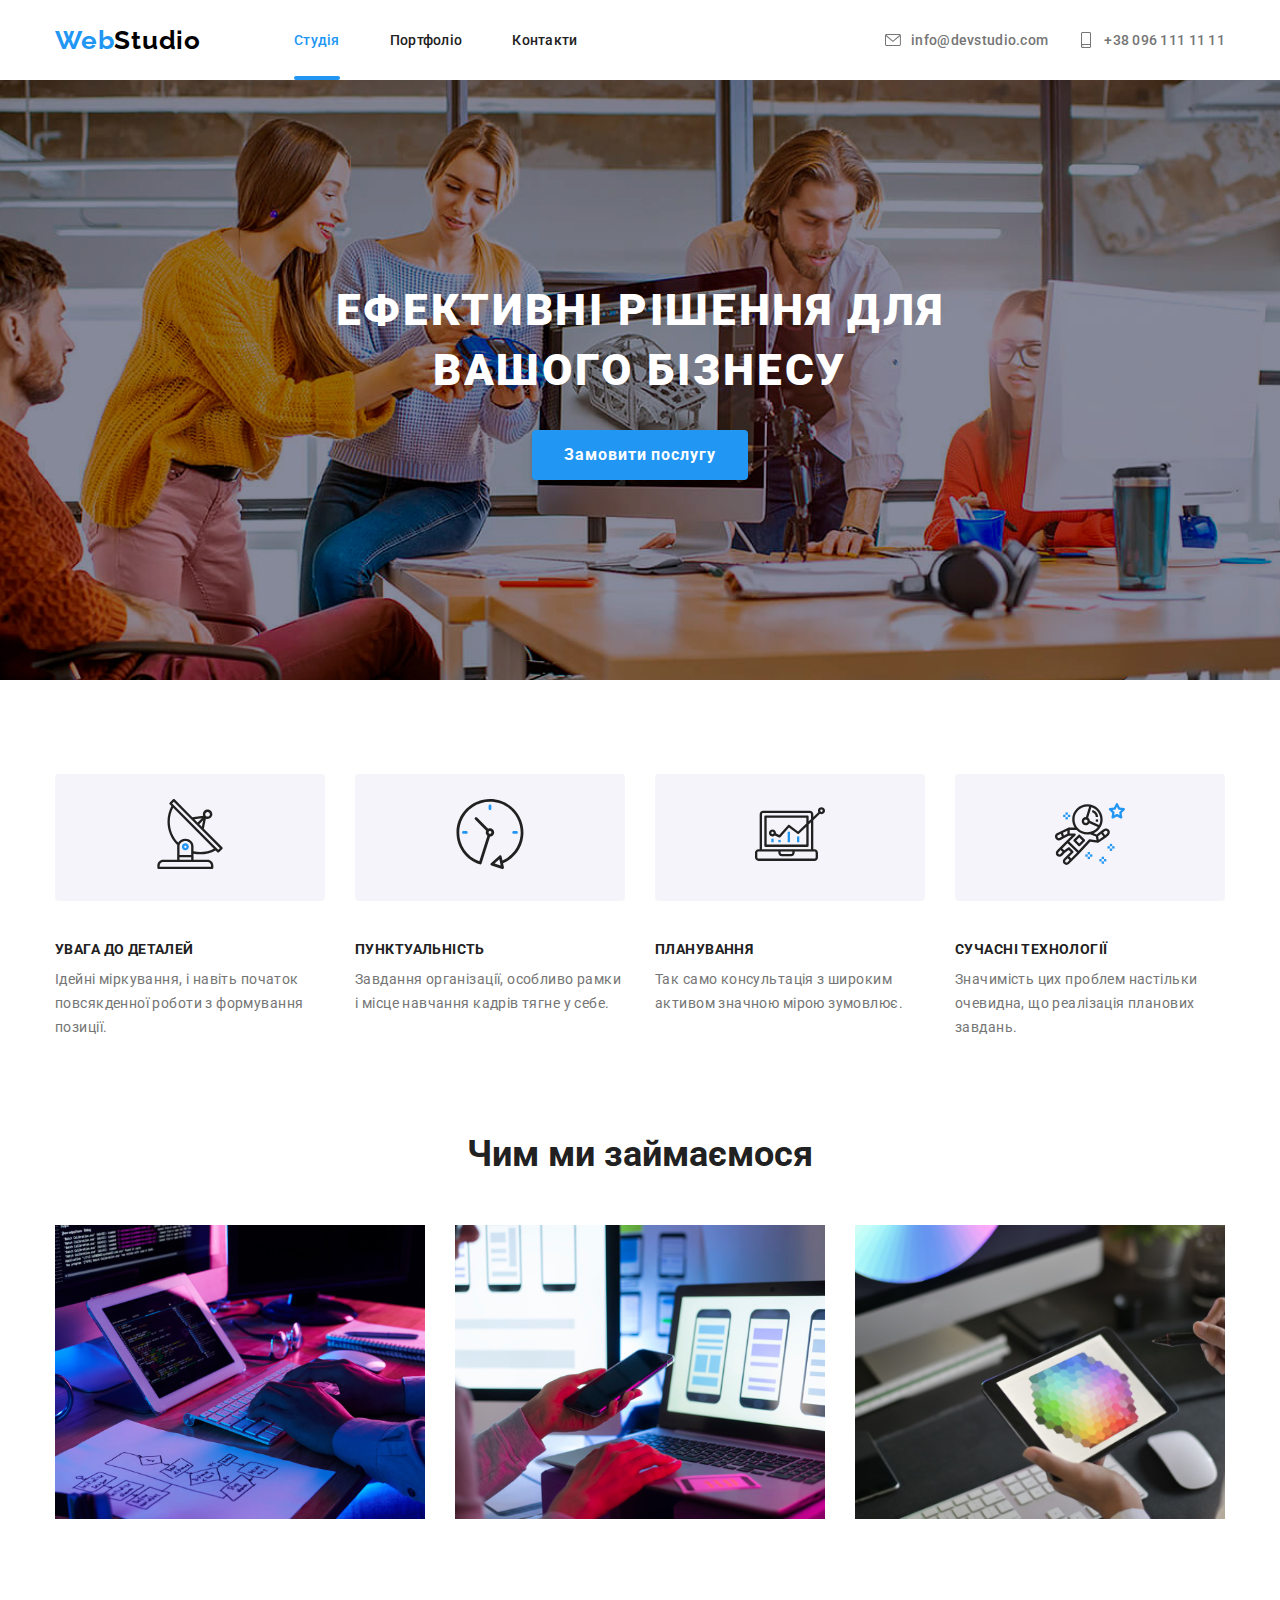
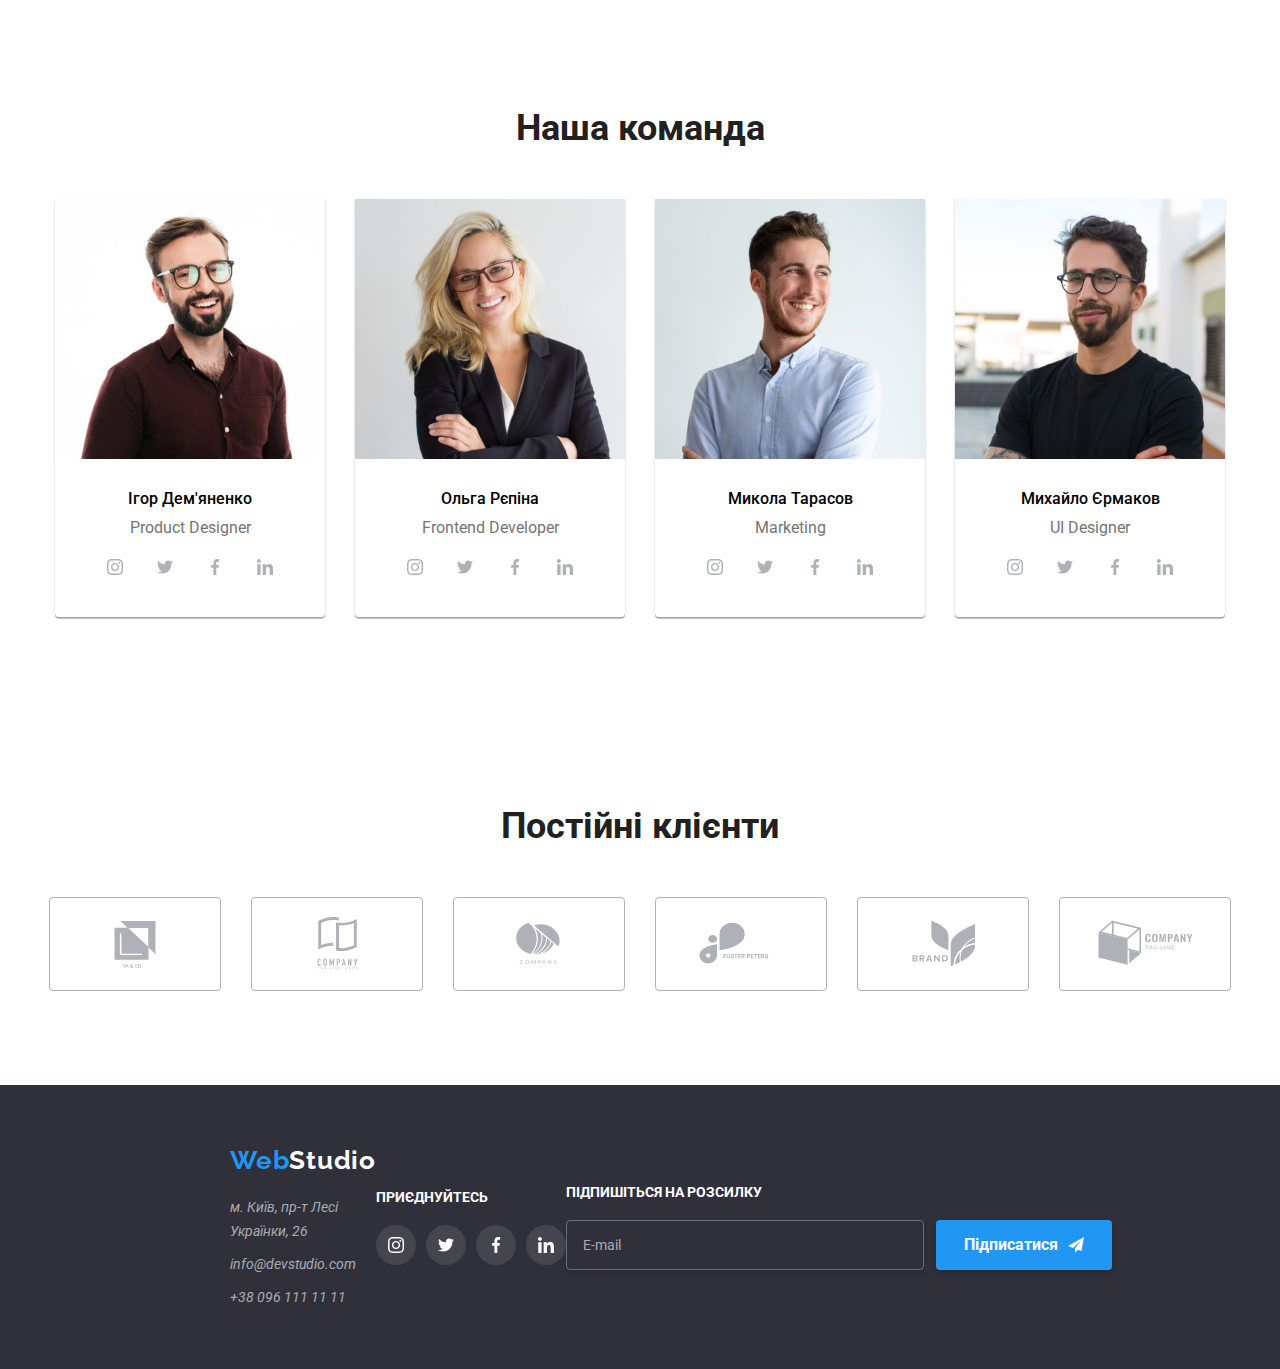
==== index.html @ be5b2f03 "web studio scss" ====
<!DOCTYPE html>
<html lang="en">
<head>
    <meta charset="UTF-8">
    <meta name="viewport" content="width=device-width, initial-scale=1.0">
    <link rel="preconnect" href="https://fonts.googleapis.com">
    <link rel="preconnect" href="https://fonts.gstatic.com" crossorigin>
    <link href="https://fonts.googleapis.com/css2?family=Raleway:wght@700&family=Roboto:wght@400;500;900&display=swap" rel="stylesheet">
    <link rel="stylesheet" href="./src/home/css/modern-normalize.css">
    <link rel="stylesheet" href="./src/home/css/style.css">
    <title>Web Studio</title>
</head>
<body>
    <header class="header">
        <div class="header__inner container">
            <nav class="menu">
                <a class="logo" href="#"><span class="logo logo--blue">Web</span>Studio</a>
                <ul class="menu__list">
                    <li class="menu__item menu__item--main">
                        <a class="menu__link" href="#">Студія</a>
                    </li>
                    <li class="menu__item">
                        <a class="menu__link" href="./portfolio.html">Портфоліо</a>
                    </li>
                    <li class="menu__item">
                        <a class="menu__link" href="#">Контакти</a>
                    </li>
                </ul>
            </nav>
            <address class="contact">
                <a class="contact__link" href="mailto:info@devstudio.com"> 
                    <svg version="1.1" xmlns="http://www.w3.org/2000/svg" width="16" height="12" viewBox="0 0 43 32">
                        <title>envelope</title>
                        <path d="M38.667 0h-34.667c-2.206 0-4 1.794-4 4v24c0 2.206 1.794 4 4 4h34.667c2.206 0 4-1.794 4-4v-24c0-2.206-1.794-4-4-4zM38.667 2.667c0.181 0 0.353 0.038 0.511 0.103l-17.844 15.466-17.844-15.466c0.158-0.066 0.33-0.103 0.511-0.103h34.667zM38.667 29.333h-34.667c-0.736 0-1.333-0.598-1.333-1.333v-22.413l17.793 15.421c0.251 0.217 0.563 0.326 0.874 0.326s0.622-0.108 0.874-0.326l17.793-15.421v22.413c0 0.736-0.598 1.333-1.333 1.333z"></path>
                    </svg>
                    info@devstudio.com
                </a>
                <a class="contact__link" href="tel:+380961111111"> 
                    <svg version="1.1" xmlns="http://www.w3.org/2000/svg" width="16" height="16" viewBox="0 0 16 16">
                        <title>smartphone</title>
                        <path d="M11.5 0h-7c-0.827 0-1.5 0.673-1.5 1.5v13c0 0.827 0.673 1.5 1.5 1.5h7c0.827 0 1.5-0.673 1.5-1.5v-13c0-0.827-0.673-1.5-1.5-1.5zM4.5 1h7c0.276 0 0.5 0.224 0.5 0.5v10.5h-8v-10.5c0-0.276 0.224-0.5 0.5-0.5zM11.5 15h-7c-0.276 0-0.5-0.224-0.5-0.5v-1.5h8v1.5c0 0.276-0.224 0.5-0.5 0.5z"></path>
                        <path d="M5.354 13.739c0.195 0.182 0.195 0.478 0 0.66s-0.512 0.182-0.707 0c-0.195-0.182-0.195-0.478 0-0.66s0.512-0.182 0.707 0z"></path>  
                    </svg>
                    +38 096 111 11 11
                </a>
            </address>
        </div>
    </header>
    <main class="main">
        <section class="first">
            <div class="first__box container">
                <h1 class="first__title">Ефективні рішення для вашого бізнесу</h1>
                <button class="first__btn modal-btn">Замовити послугу</button>
            </div>
        </section>
        <section class="advantages">
            <div class="advantages__box container">
                <ul class="advantages-list">
                    <li class="advantages-list__item">
                        <h4 class="advantages-list__name">УВАГА ДО ДЕТАЛЕЙ</h4>
                        <p class="advantages-list__description">Ідейні міркування, і навіть початок повсякденної роботи з формування позиції.</p>
                    </li>
                    <li class="advantages-list__item">
                        <h4 class="advantages-list__name">ПУНКТУАЛЬНІСТЬ</h4>
                        <p class="advantages-list__description">Завдання організації, особливо рамки і місце навчання кадрів тягне у себе.</p>
                    </li>
                    <li class="advantages-list__item">
                        <h4 class="advantages-list__name">ПЛАНУВАННЯ</h4>
                        <p class="advantages-list__description">Так само консультація з широким активом значною мірою зумовлює.</p>
                    </li>
                    <li class="advantages-list__item">
                        <h4 class="advantages-list__name">СУЧАСНІ ТЕХНОЛОГІЇ</h4>
                        <p class="advantages-list__description">Значимість цих проблем настільки очевидна, що реалізація планових завдань.</p>
                    </li>
                </ul>
            </div>
        </section>
        <section class="service">
            <div class="service__box container">
                <h2 class="service__title">Чим ми займаємося</h2>
                <div class="service__content-box">
                    <div class="service__item"></div>
                    <div class="service__item"></div>
                    <div class="service__item"></div>
                </div>
            </div>
        </section>
        <section class="team">
            <div class="team__box container">
                <h2 class="team__title">Наша команда</h2>
                <div class="team__content-box">
                    <div class="team__item">
                        <img class="team__img" src="./src/home/img/team/img1.jpeg" alt="Product Designer">
                        <h5 class="team__name">Ігор Дем'яненко</h5>
                        <p class="team__position">Product Designer</p>
                        <ul class="team-social-list">
                            <li class="team-social-list__item">
                                <a class="team-social-list__link" href="#">
                                    <svg version="1.1" xmlns="http://www.w3.org/2000/svg" width="16" height="16" viewBox="0 0 16 16">
                                        <title>instagram</title>
                                        <path d="M15.984 4.704c-0.037-0.85-0.175-1.435-0.372-1.941-0.203-0.538-0.516-1.019-0.925-1.419-0.4-0.406-0.885-0.722-1.416-0.922-0.509-0.197-1.091-0.334-1.941-0.372-0.856-0.041-1.128-0.050-3.301-0.050s-2.444 0.009-3.298 0.047c-0.85 0.037-1.435 0.175-1.941 0.372-0.538 0.203-1.019 0.516-1.419 0.925-0.406 0.4-0.722 0.885-0.922 1.416-0.197 0.51-0.334 1.091-0.372 1.941-0.041 0.856-0.050 1.128-0.050 3.301s0.009 2.444 0.047 3.298c0.037 0.85 0.175 1.435 0.372 1.941 0.203 0.538 0.519 1.019 0.925 1.419 0.4 0.406 0.885 0.722 1.416 0.922 0.51 0.197 1.091 0.334 1.941 0.372 0.853 0.038 1.125 0.047 3.298 0.047s2.444-0.009 3.298-0.047c0.85-0.037 1.435-0.175 1.941-0.372 1.075-0.416 1.925-1.266 2.341-2.341 0.197-0.51 0.334-1.091 0.372-1.941 0.037-0.853 0.047-1.125 0.047-3.298s-0.003-2.444-0.041-3.298zM14.544 11.237c-0.034 0.781-0.166 1.203-0.275 1.485-0.269 0.697-0.822 1.25-1.519 1.519-0.281 0.109-0.706 0.241-1.485 0.275-0.844 0.038-1.097 0.047-3.232 0.047s-2.391-0.009-3.232-0.047c-0.781-0.034-1.203-0.166-1.485-0.275-0.347-0.128-0.663-0.331-0.919-0.597-0.266-0.259-0.469-0.572-0.597-0.919-0.109-0.281-0.241-0.706-0.275-1.485-0.038-0.844-0.047-1.097-0.047-3.232s0.009-2.391 0.047-3.232c0.034-0.781 0.166-1.203 0.275-1.485 0.128-0.347 0.331-0.663 0.6-0.919 0.259-0.266 0.572-0.469 0.919-0.597 0.281-0.109 0.706-0.241 1.485-0.275 0.844-0.037 1.097-0.047 3.232-0.047 2.138 0 2.391 0.009 3.232 0.047 0.781 0.034 1.203 0.166 1.485 0.275 0.347 0.128 0.663 0.331 0.919 0.597 0.266 0.259 0.469 0.572 0.597 0.919 0.109 0.281 0.241 0.706 0.275 1.485 0.038 0.844 0.047 1.097 0.047 3.232s-0.009 2.385-0.047 3.229z"></path>
                                        <path d="M8.030 3.891c-2.269 0-4.11 1.841-4.11 4.11s1.841 4.11 4.11 4.11c2.269 0 4.11-1.841 4.11-4.11s-1.841-4.11-4.11-4.11zM8.030 10.668c-1.472 0-2.666-1.194-2.666-2.666s1.194-2.666 2.666-2.666c1.472 0 2.666 1.194 2.666 2.666s-1.194 2.666-2.666 2.666z"></path>
                                        <path d="M13.262 3.729c0 0.53-0.43 0.96-0.96 0.96s-0.96-0.43-0.96-0.96c0-0.53 0.43-0.96 0.96-0.96s0.96 0.43 0.96 0.96z"></path>
                                    </svg>
                                </a>
                            </li>
                            <li class="team-social-list__item">
                                <a class="team-social-list__link" href="#">
                                    <svg version="1.1" xmlns="http://www.w3.org/2000/svg" width="16" height="16" viewBox="0 0 16 16">
                                        <title>twitter</title>
                                        <path d="M16 3.039c-0.595 0.261-1.229 0.434-1.89 0.518 0.68-0.406 1.199-1.044 1.443-1.813-0.634 0.378-1.334 0.645-2.080 0.794-0.602-0.641-1.46-1.038-2.396-1.038-1.816 0-3.278 1.474-3.278 3.281 0 0.26 0.022 0.51 0.076 0.748-2.727-0.133-5.14-1.44-6.761-3.431-0.283 0.491-0.449 1.053-0.449 1.658 0 1.136 0.585 2.143 1.457 2.726-0.527-0.010-1.044-0.163-1.482-0.404 0 0.010 0 0.023 0 0.036 0 1.594 1.137 2.918 2.628 3.223-0.267 0.073-0.558 0.108-0.86 0.108-0.21 0-0.422-0.012-0.621-0.056 0.425 1.299 1.631 2.254 3.065 2.285-1.116 0.873-2.533 1.399-4.067 1.399-0.269 0-0.527-0.012-0.785-0.045 1.453 0.937 3.175 1.472 5.032 1.472 6.036 0 9.336-5 9.336-9.334 0-0.145-0.005-0.285-0.012-0.424 0.651-0.462 1.198-1.039 1.644-1.703z"></path>
                                    </svg>
                                </a>
                            </li>
                            <li class="team-social-list__item">
                                <a class="team-social-list__link" href="#">
                                    <svg version="1.1" xmlns="http://www.w3.org/2000/svg" width="16" height="16" viewBox="0 0 16 16">
                                        <title>facebook</title>
                                        <path d="M10.665 2.657h1.461v-2.544c-0.252-0.035-1.119-0.113-2.128-0.113-2.106 0-3.549 1.325-3.549 3.759v2.241h-2.324v2.844h2.324v7.156h2.849v-7.155h2.23l0.354-2.844h-2.585v-1.959c0.001-0.822 0.222-1.385 1.367-1.385z"></path>
                                    </svg>
                                </a>
                            </li>
                            <li class="team-social-list__item">
                                <a class="team-social-list__link" href="#">
                                    <svg version="1.1" xmlns="http://www.w3.org/2000/svg" width="16" height="16" viewBox="0 0 16 16">
                                        <title>linkedin</title>
                                        <path d="M15.996 16v-0.001h0.004v-5.868c0-2.871-0.618-5.082-3.974-5.082-1.613 0-2.696 0.885-3.138 1.725h-0.047v-1.457h-3.182v10.682h3.313v-5.289c0-1.393 0.264-2.739 1.989-2.739 1.699 0 1.725 1.589 1.725 2.829v5.201h3.31z"></path>
                                        <path d="M0.264 5.318h3.317v10.682h-3.317v-10.682z"></path>
                                        <path d="M1.921 0c-1.061 0-1.921 0.861-1.921 1.921s0.861 1.939 1.921 1.939c1.061 0 1.921-0.879 1.921-1.939s-0.861-1.921-1.921-1.921v0z"></path>
                                    </svg>
                                </a>
                            </li>
                        </ul>
                    </div>
                    <div class="team__item">
                        <img class="team__img" src="./src/home/img/team/img2.jpeg" alt="Frontend Developer">
                        <h5 class="team__name">Ольга Рєпіна</h5>
                        <p class="team__position">Frontend Developer</p>
                        <ul class="team-social-list">
                            <li class="team-social-list__item">
                                <a class="team-social-list__link" href="#">
                                    <svg version="1.1" xmlns="http://www.w3.org/2000/svg" width="16" height="16" viewBox="0 0 16 16">
                                        <title>instagram</title>
                                        <path d="M15.984 4.704c-0.037-0.85-0.175-1.435-0.372-1.941-0.203-0.538-0.516-1.019-0.925-1.419-0.4-0.406-0.885-0.722-1.416-0.922-0.509-0.197-1.091-0.334-1.941-0.372-0.856-0.041-1.128-0.050-3.301-0.050s-2.444 0.009-3.298 0.047c-0.85 0.037-1.435 0.175-1.941 0.372-0.538 0.203-1.019 0.516-1.419 0.925-0.406 0.4-0.722 0.885-0.922 1.416-0.197 0.51-0.334 1.091-0.372 1.941-0.041 0.856-0.050 1.128-0.050 3.301s0.009 2.444 0.047 3.298c0.037 0.85 0.175 1.435 0.372 1.941 0.203 0.538 0.519 1.019 0.925 1.419 0.4 0.406 0.885 0.722 1.416 0.922 0.51 0.197 1.091 0.334 1.941 0.372 0.853 0.038 1.125 0.047 3.298 0.047s2.444-0.009 3.298-0.047c0.85-0.037 1.435-0.175 1.941-0.372 1.075-0.416 1.925-1.266 2.341-2.341 0.197-0.51 0.334-1.091 0.372-1.941 0.037-0.853 0.047-1.125 0.047-3.298s-0.003-2.444-0.041-3.298zM14.544 11.237c-0.034 0.781-0.166 1.203-0.275 1.485-0.269 0.697-0.822 1.25-1.519 1.519-0.281 0.109-0.706 0.241-1.485 0.275-0.844 0.038-1.097 0.047-3.232 0.047s-2.391-0.009-3.232-0.047c-0.781-0.034-1.203-0.166-1.485-0.275-0.347-0.128-0.663-0.331-0.919-0.597-0.266-0.259-0.469-0.572-0.597-0.919-0.109-0.281-0.241-0.706-0.275-1.485-0.038-0.844-0.047-1.097-0.047-3.232s0.009-2.391 0.047-3.232c0.034-0.781 0.166-1.203 0.275-1.485 0.128-0.347 0.331-0.663 0.6-0.919 0.259-0.266 0.572-0.469 0.919-0.597 0.281-0.109 0.706-0.241 1.485-0.275 0.844-0.037 1.097-0.047 3.232-0.047 2.138 0 2.391 0.009 3.232 0.047 0.781 0.034 1.203 0.166 1.485 0.275 0.347 0.128 0.663 0.331 0.919 0.597 0.266 0.259 0.469 0.572 0.597 0.919 0.109 0.281 0.241 0.706 0.275 1.485 0.038 0.844 0.047 1.097 0.047 3.232s-0.009 2.385-0.047 3.229z"></path>
                                        <path d="M8.030 3.891c-2.269 0-4.11 1.841-4.11 4.11s1.841 4.11 4.11 4.11c2.269 0 4.11-1.841 4.11-4.11s-1.841-4.11-4.11-4.11zM8.030 10.668c-1.472 0-2.666-1.194-2.666-2.666s1.194-2.666 2.666-2.666c1.472 0 2.666 1.194 2.666 2.666s-1.194 2.666-2.666 2.666z"></path>
                                        <path d="M13.262 3.729c0 0.53-0.43 0.96-0.96 0.96s-0.96-0.43-0.96-0.96c0-0.53 0.43-0.96 0.96-0.96s0.96 0.43 0.96 0.96z"></path>
                                    </svg>
                                </a>
                            </li>
                            <li class="team-social-list__item">
                                <a class="team-social-list__link" href="#">
                                    <svg version="1.1" xmlns="http://www.w3.org/2000/svg" width="16" height="16" viewBox="0 0 16 16">
                                        <title>twitter</title>
                                        <path d="M16 3.039c-0.595 0.261-1.229 0.434-1.89 0.518 0.68-0.406 1.199-1.044 1.443-1.813-0.634 0.378-1.334 0.645-2.080 0.794-0.602-0.641-1.46-1.038-2.396-1.038-1.816 0-3.278 1.474-3.278 3.281 0 0.26 0.022 0.51 0.076 0.748-2.727-0.133-5.14-1.44-6.761-3.431-0.283 0.491-0.449 1.053-0.449 1.658 0 1.136 0.585 2.143 1.457 2.726-0.527-0.010-1.044-0.163-1.482-0.404 0 0.010 0 0.023 0 0.036 0 1.594 1.137 2.918 2.628 3.223-0.267 0.073-0.558 0.108-0.86 0.108-0.21 0-0.422-0.012-0.621-0.056 0.425 1.299 1.631 2.254 3.065 2.285-1.116 0.873-2.533 1.399-4.067 1.399-0.269 0-0.527-0.012-0.785-0.045 1.453 0.937 3.175 1.472 5.032 1.472 6.036 0 9.336-5 9.336-9.334 0-0.145-0.005-0.285-0.012-0.424 0.651-0.462 1.198-1.039 1.644-1.703z"></path>
                                    </svg>
                                </a>
                            </li>
                            <li class="team-social-list__item">
                                <a class="team-social-list__link" href="#">
                                    <svg version="1.1" xmlns="http://www.w3.org/2000/svg" width="16" height="16" viewBox="0 0 16 16">
                                        <title>facebook</title>
                                        <path d="M10.665 2.657h1.461v-2.544c-0.252-0.035-1.119-0.113-2.128-0.113-2.106 0-3.549 1.325-3.549 3.759v2.241h-2.324v2.844h2.324v7.156h2.849v-7.155h2.23l0.354-2.844h-2.585v-1.959c0.001-0.822 0.222-1.385 1.367-1.385z"></path>
                                    </svg>
                                </a>
                            </li>
                            <li class="team-social-list__item">
                                <a class="team-social-list__link" href="#">
                                    <svg version="1.1" xmlns="http://www.w3.org/2000/svg" width="16" height="16" viewBox="0 0 16 16">
                                        <title>linkedin</title>
                                        <path d="M15.996 16v-0.001h0.004v-5.868c0-2.871-0.618-5.082-3.974-5.082-1.613 0-2.696 0.885-3.138 1.725h-0.047v-1.457h-3.182v10.682h3.313v-5.289c0-1.393 0.264-2.739 1.989-2.739 1.699 0 1.725 1.589 1.725 2.829v5.201h3.31z"></path>
                                        <path d="M0.264 5.318h3.317v10.682h-3.317v-10.682z"></path>
                                        <path d="M1.921 0c-1.061 0-1.921 0.861-1.921 1.921s0.861 1.939 1.921 1.939c1.061 0 1.921-0.879 1.921-1.939s-0.861-1.921-1.921-1.921v0z"></path>
                                    </svg>
                                </a>
                            </li>
                        </ul>
                    </div>
                    <div class="team__item">
                        <img class="team__img" src="./src/home/img/team/img3.jpeg" alt="Marketing">
                        <h5 class="team__name">Микола Тарасов</h5>
                        <p class="team__position">Marketing</p>
                        <ul class="team-social-list">
                            <li class="team-social-list__item">
                                <a class="team-social-list__link" href="#">
                                    <svg version="1.1" xmlns="http://www.w3.org/2000/svg" width="16" height="16" viewBox="0 0 16 16">
                                        <title>instagram</title>
                                        <path d="M15.984 4.704c-0.037-0.85-0.175-1.435-0.372-1.941-0.203-0.538-0.516-1.019-0.925-1.419-0.4-0.406-0.885-0.722-1.416-0.922-0.509-0.197-1.091-0.334-1.941-0.372-0.856-0.041-1.128-0.050-3.301-0.050s-2.444 0.009-3.298 0.047c-0.85 0.037-1.435 0.175-1.941 0.372-0.538 0.203-1.019 0.516-1.419 0.925-0.406 0.4-0.722 0.885-0.922 1.416-0.197 0.51-0.334 1.091-0.372 1.941-0.041 0.856-0.050 1.128-0.050 3.301s0.009 2.444 0.047 3.298c0.037 0.85 0.175 1.435 0.372 1.941 0.203 0.538 0.519 1.019 0.925 1.419 0.4 0.406 0.885 0.722 1.416 0.922 0.51 0.197 1.091 0.334 1.941 0.372 0.853 0.038 1.125 0.047 3.298 0.047s2.444-0.009 3.298-0.047c0.85-0.037 1.435-0.175 1.941-0.372 1.075-0.416 1.925-1.266 2.341-2.341 0.197-0.51 0.334-1.091 0.372-1.941 0.037-0.853 0.047-1.125 0.047-3.298s-0.003-2.444-0.041-3.298zM14.544 11.237c-0.034 0.781-0.166 1.203-0.275 1.485-0.269 0.697-0.822 1.25-1.519 1.519-0.281 0.109-0.706 0.241-1.485 0.275-0.844 0.038-1.097 0.047-3.232 0.047s-2.391-0.009-3.232-0.047c-0.781-0.034-1.203-0.166-1.485-0.275-0.347-0.128-0.663-0.331-0.919-0.597-0.266-0.259-0.469-0.572-0.597-0.919-0.109-0.281-0.241-0.706-0.275-1.485-0.038-0.844-0.047-1.097-0.047-3.232s0.009-2.391 0.047-3.232c0.034-0.781 0.166-1.203 0.275-1.485 0.128-0.347 0.331-0.663 0.6-0.919 0.259-0.266 0.572-0.469 0.919-0.597 0.281-0.109 0.706-0.241 1.485-0.275 0.844-0.037 1.097-0.047 3.232-0.047 2.138 0 2.391 0.009 3.232 0.047 0.781 0.034 1.203 0.166 1.485 0.275 0.347 0.128 0.663 0.331 0.919 0.597 0.266 0.259 0.469 0.572 0.597 0.919 0.109 0.281 0.241 0.706 0.275 1.485 0.038 0.844 0.047 1.097 0.047 3.232s-0.009 2.385-0.047 3.229z"></path>
                                        <path d="M8.030 3.891c-2.269 0-4.11 1.841-4.11 4.11s1.841 4.11 4.11 4.11c2.269 0 4.11-1.841 4.11-4.11s-1.841-4.11-4.11-4.11zM8.030 10.668c-1.472 0-2.666-1.194-2.666-2.666s1.194-2.666 2.666-2.666c1.472 0 2.666 1.194 2.666 2.666s-1.194 2.666-2.666 2.666z"></path>
                                        <path d="M13.262 3.729c0 0.53-0.43 0.96-0.96 0.96s-0.96-0.43-0.96-0.96c0-0.53 0.43-0.96 0.96-0.96s0.96 0.43 0.96 0.96z"></path>
                                    </svg>
                                </a>
                            </li>
                            <li class="team-social-list__item">
                                <a class="team-social-list__link" href="#">
                                    <svg version="1.1" xmlns="http://www.w3.org/2000/svg" width="16" height="16" viewBox="0 0 16 16">
                                        <title>twitter</title>
                                        <path d="M16 3.039c-0.595 0.261-1.229 0.434-1.89 0.518 0.68-0.406 1.199-1.044 1.443-1.813-0.634 0.378-1.334 0.645-2.080 0.794-0.602-0.641-1.46-1.038-2.396-1.038-1.816 0-3.278 1.474-3.278 3.281 0 0.26 0.022 0.51 0.076 0.748-2.727-0.133-5.14-1.44-6.761-3.431-0.283 0.491-0.449 1.053-0.449 1.658 0 1.136 0.585 2.143 1.457 2.726-0.527-0.010-1.044-0.163-1.482-0.404 0 0.010 0 0.023 0 0.036 0 1.594 1.137 2.918 2.628 3.223-0.267 0.073-0.558 0.108-0.86 0.108-0.21 0-0.422-0.012-0.621-0.056 0.425 1.299 1.631 2.254 3.065 2.285-1.116 0.873-2.533 1.399-4.067 1.399-0.269 0-0.527-0.012-0.785-0.045 1.453 0.937 3.175 1.472 5.032 1.472 6.036 0 9.336-5 9.336-9.334 0-0.145-0.005-0.285-0.012-0.424 0.651-0.462 1.198-1.039 1.644-1.703z"></path>
                                    </svg>
                                </a>
                            </li>
                            <li class="team-social-list__item">
                                <a class="team-social-list__link" href="#">
                                    <svg version="1.1" xmlns="http://www.w3.org/2000/svg" width="16" height="16" viewBox="0 0 16 16">
                                        <title>facebook</title>
                                        <path d="M10.665 2.657h1.461v-2.544c-0.252-0.035-1.119-0.113-2.128-0.113-2.106 0-3.549 1.325-3.549 3.759v2.241h-2.324v2.844h2.324v7.156h2.849v-7.155h2.23l0.354-2.844h-2.585v-1.959c0.001-0.822 0.222-1.385 1.367-1.385z"></path>
                                    </svg>
                                </a>
                            </li>
                            <li class="team-social-list__item">
                                <a class="team-social-list__link" href="#">
                                    <svg version="1.1" xmlns="http://www.w3.org/2000/svg" width="16" height="16" viewBox="0 0 16 16">
                                        <title>linkedin</title>
                                        <path d="M15.996 16v-0.001h0.004v-5.868c0-2.871-0.618-5.082-3.974-5.082-1.613 0-2.696 0.885-3.138 1.725h-0.047v-1.457h-3.182v10.682h3.313v-5.289c0-1.393 0.264-2.739 1.989-2.739 1.699 0 1.725 1.589 1.725 2.829v5.201h3.31z"></path>
                                        <path d="M0.264 5.318h3.317v10.682h-3.317v-10.682z"></path>
                                        <path d="M1.921 0c-1.061 0-1.921 0.861-1.921 1.921s0.861 1.939 1.921 1.939c1.061 0 1.921-0.879 1.921-1.939s-0.861-1.921-1.921-1.921v0z"></path>
                                    </svg>
                                </a>
                            </li>
                        </ul>
                    </div>
                    <div class="team__item">
                        <img class="team__img" src="./src/home/img/team/img4.jpeg" alt="UI Designer">
                        <h5 class="team__name">Михайло Єрмаков</h5>
                        <p class="team__position">UI Designer</p>
                        <ul class="team-social-list">
                            <li class="team-social-list__item">
                                <a class="team-social-list__link" href="#">
                                    <svg version="1.1" xmlns="http://www.w3.org/2000/svg" width="16" height="16" viewBox="0 0 16 16">
                                        <title>instagram</title>
                                        <path d="M15.984 4.704c-0.037-0.85-0.175-1.435-0.372-1.941-0.203-0.538-0.516-1.019-0.925-1.419-0.4-0.406-0.885-0.722-1.416-0.922-0.509-0.197-1.091-0.334-1.941-0.372-0.856-0.041-1.128-0.050-3.301-0.050s-2.444 0.009-3.298 0.047c-0.85 0.037-1.435 0.175-1.941 0.372-0.538 0.203-1.019 0.516-1.419 0.925-0.406 0.4-0.722 0.885-0.922 1.416-0.197 0.51-0.334 1.091-0.372 1.941-0.041 0.856-0.050 1.128-0.050 3.301s0.009 2.444 0.047 3.298c0.037 0.85 0.175 1.435 0.372 1.941 0.203 0.538 0.519 1.019 0.925 1.419 0.4 0.406 0.885 0.722 1.416 0.922 0.51 0.197 1.091 0.334 1.941 0.372 0.853 0.038 1.125 0.047 3.298 0.047s2.444-0.009 3.298-0.047c0.85-0.037 1.435-0.175 1.941-0.372 1.075-0.416 1.925-1.266 2.341-2.341 0.197-0.51 0.334-1.091 0.372-1.941 0.037-0.853 0.047-1.125 0.047-3.298s-0.003-2.444-0.041-3.298zM14.544 11.237c-0.034 0.781-0.166 1.203-0.275 1.485-0.269 0.697-0.822 1.25-1.519 1.519-0.281 0.109-0.706 0.241-1.485 0.275-0.844 0.038-1.097 0.047-3.232 0.047s-2.391-0.009-3.232-0.047c-0.781-0.034-1.203-0.166-1.485-0.275-0.347-0.128-0.663-0.331-0.919-0.597-0.266-0.259-0.469-0.572-0.597-0.919-0.109-0.281-0.241-0.706-0.275-1.485-0.038-0.844-0.047-1.097-0.047-3.232s0.009-2.391 0.047-3.232c0.034-0.781 0.166-1.203 0.275-1.485 0.128-0.347 0.331-0.663 0.6-0.919 0.259-0.266 0.572-0.469 0.919-0.597 0.281-0.109 0.706-0.241 1.485-0.275 0.844-0.037 1.097-0.047 3.232-0.047 2.138 0 2.391 0.009 3.232 0.047 0.781 0.034 1.203 0.166 1.485 0.275 0.347 0.128 0.663 0.331 0.919 0.597 0.266 0.259 0.469 0.572 0.597 0.919 0.109 0.281 0.241 0.706 0.275 1.485 0.038 0.844 0.047 1.097 0.047 3.232s-0.009 2.385-0.047 3.229z"></path>
                                        <path d="M8.030 3.891c-2.269 0-4.11 1.841-4.11 4.11s1.841 4.11 4.11 4.11c2.269 0 4.11-1.841 4.11-4.11s-1.841-4.11-4.11-4.11zM8.030 10.668c-1.472 0-2.666-1.194-2.666-2.666s1.194-2.666 2.666-2.666c1.472 0 2.666 1.194 2.666 2.666s-1.194 2.666-2.666 2.666z"></path>
                                        <path d="M13.262 3.729c0 0.53-0.43 0.96-0.96 0.96s-0.96-0.43-0.96-0.96c0-0.53 0.43-0.96 0.96-0.96s0.96 0.43 0.96 0.96z"></path>
                                    </svg>
                                </a>
                            </li>
                            <li class="team-social-list__item">
                                <a class="team-social-list__link" href="#">
                                    <svg version="1.1" xmlns="http://www.w3.org/2000/svg" width="16" height="16" viewBox="0 0 16 16">
                                        <title>twitter</title>
                                        <path d="M16 3.039c-0.595 0.261-1.229 0.434-1.89 0.518 0.68-0.406 1.199-1.044 1.443-1.813-0.634 0.378-1.334 0.645-2.080 0.794-0.602-0.641-1.46-1.038-2.396-1.038-1.816 0-3.278 1.474-3.278 3.281 0 0.26 0.022 0.51 0.076 0.748-2.727-0.133-5.14-1.44-6.761-3.431-0.283 0.491-0.449 1.053-0.449 1.658 0 1.136 0.585 2.143 1.457 2.726-0.527-0.010-1.044-0.163-1.482-0.404 0 0.010 0 0.023 0 0.036 0 1.594 1.137 2.918 2.628 3.223-0.267 0.073-0.558 0.108-0.86 0.108-0.21 0-0.422-0.012-0.621-0.056 0.425 1.299 1.631 2.254 3.065 2.285-1.116 0.873-2.533 1.399-4.067 1.399-0.269 0-0.527-0.012-0.785-0.045 1.453 0.937 3.175 1.472 5.032 1.472 6.036 0 9.336-5 9.336-9.334 0-0.145-0.005-0.285-0.012-0.424 0.651-0.462 1.198-1.039 1.644-1.703z"></path>
                                    </svg>
                                </a>
                            </li>
                            <li class="team-social-list__item">
                                <a class="team-social-list__link" href="#">
                                    <svg version="1.1" xmlns="http://www.w3.org/2000/svg" width="16" height="16" viewBox="0 0 16 16">
                                        <title>facebook</title>
                                        <path d="M10.665 2.657h1.461v-2.544c-0.252-0.035-1.119-0.113-2.128-0.113-2.106 0-3.549 1.325-3.549 3.759v2.241h-2.324v2.844h2.324v7.156h2.849v-7.155h2.23l0.354-2.844h-2.585v-1.959c0.001-0.822 0.222-1.385 1.367-1.385z"></path>
                                    </svg>
                                </a>
                            </li>
                            <li class="team-social-list__item">
                                <a class="team-social-list__link" href="#">
                                    <svg version="1.1" xmlns="http://www.w3.org/2000/svg" width="16" height="16" viewBox="0 0 16 16">
                                        <title>linkedin</title>
                                        <path d="M15.996 16v-0.001h0.004v-5.868c0-2.871-0.618-5.082-3.974-5.082-1.613 0-2.696 0.885-3.138 1.725h-0.047v-1.457h-3.182v10.682h3.313v-5.289c0-1.393 0.264-2.739 1.989-2.739 1.699 0 1.725 1.589 1.725 2.829v5.201h3.31z"></path>
                                        <path d="M0.264 5.318h3.317v10.682h-3.317v-10.682z"></path>
                                        <path d="M1.921 0c-1.061 0-1.921 0.861-1.921 1.921s0.861 1.939 1.921 1.939c1.061 0 1.921-0.879 1.921-1.939s-0.861-1.921-1.921-1.921v0z"></path>
                                    </svg>
                                </a>
                            </li>
                        </ul>
                    </div>
                </div>
            </div>
        </section>
        <section class="clients">
            <div class="clients__box container">
                <h2 class="clients__title">Постійні клієнти</h2>
                <ul class="clients-list">
                    <li class="clients-list__item">
                        <a class="clients-list__link" href="#">
                            <svg version="1.1" xmlns="http://www.w3.org/2000/svg" width="106" height="60" viewBox="0 0 28 16">
                                <title>Logo1</title>
                                <path d="M10.133 1.867l1.869 1.769-3.469-0.002v8.583h9.067v-3.282l1.867 1.767v-8.836h-9.333zM17.518 8.728l-5.299-5.016h5.299v5.016zM15.873 10.961h-5.905v-5.773h0.417v5.382h5.487v0.391zM11.362 13.36l-0.218 0.449-0.218-0.449h-0.183l0.318 0.599v0.349h0.165v-0.349l0.318-0.599h-0.182zM11.636 14.308l0.077-0.221h0.367l0.077 0.221h0.172l-0.359-0.948h-0.148l-0.358 0.948h0.171zM11.897 13.561l0.137 0.393h-0.275l0.137-0.393zM12.765 13.931c-0.024 0.036-0.036 0.077-0.036 0.12 0 0.080 0.028 0.145 0.084 0.195s0.132 0.074 0.225 0.074 0.174-0.025 0.242-0.076l0.053 0.063h0.184l-0.139-0.165c0.055-0.075 0.082-0.17 0.082-0.287h-0.137c0 0.064-0.013 0.122-0.040 0.174l-0.183-0.216 0.064-0.047c0.046-0.033 0.078-0.066 0.098-0.099s0.030-0.070 0.030-0.109c0-0.060-0.022-0.11-0.066-0.15s-0.1-0.061-0.169-0.061c-0.076 0-0.137 0.022-0.182 0.065s-0.068 0.102-0.068 0.176c0 0.030 0.007 0.062 0.021 0.094s0.041 0.072 0.077 0.118c-0.070 0.050-0.117 0.094-0.141 0.131zM13.193 14.141c-0.046 0.036-0.096 0.053-0.15 0.053-0.047 0-0.085-0.014-0.113-0.041s-0.042-0.063-0.042-0.107c0-0.051 0.026-0.096 0.078-0.135l0.020-0.014 0.207 0.244zM13.023 13.721c-0.045-0.055-0.067-0.101-0.067-0.137 0-0.032 0.009-0.058 0.027-0.079s0.043-0.031 0.074-0.031c0.029 0 0.052 0.009 0.071 0.027s0.028 0.038 0.028 0.063c0 0.037-0.013 0.068-0.040 0.092l-0.020 0.016-0.072 0.049zM14.566 14.236c0.065-0.057 0.102-0.136 0.112-0.237h-0.164c-0.009 0.068-0.029 0.116-0.062 0.145s-0.081 0.044-0.146 0.044c-0.071 0-0.125-0.027-0.161-0.081s-0.055-0.132-0.055-0.234v-0.084c0.001-0.101 0.020-0.178 0.059-0.23s0.094-0.079 0.165-0.079c0.062 0 0.108 0.015 0.14 0.046s0.052 0.079 0.060 0.147h0.164c-0.010-0.104-0.048-0.184-0.111-0.241s-0.148-0.085-0.253-0.085c-0.078 0-0.146 0.018-0.206 0.055s-0.104 0.089-0.136 0.158c-0.032 0.068-0.048 0.147-0.048 0.236v0.089c0.001 0.087 0.018 0.164 0.049 0.23s0.076 0.117 0.133 0.153c0.058 0.036 0.124 0.053 0.2 0.053 0.108 0 0.195-0.028 0.26-0.085zM15.534 14.103c0.032-0.070 0.048-0.152 0.048-0.245v-0.053c-0-0.092-0.017-0.173-0.050-0.243s-0.079-0.123-0.139-0.16c-0.059-0.037-0.128-0.056-0.205-0.056s-0.146 0.019-0.206 0.057c-0.059 0.037-0.106 0.091-0.139 0.162s-0.049 0.152-0.049 0.245v0.053c0 0.091 0.017 0.171 0.049 0.24s0.079 0.123 0.139 0.161c0.060 0.037 0.129 0.056 0.206 0.056s0.146-0.019 0.206-0.056c0.060-0.038 0.106-0.092 0.138-0.161zM15.358 13.567c0.040 0.056 0.060 0.136 0.060 0.242v0.049c0 0.107-0.020 0.188-0.059 0.243s-0.095 0.083-0.168 0.083c-0.072 0-0.128-0.028-0.169-0.085s-0.061-0.137-0.061-0.242v-0.055c0.001-0.102 0.021-0.181 0.061-0.236s0.096-0.084 0.167-0.084c0.073 0 0.129 0.028 0.169 0.084z"></path>
                            </svg>
                        </a>
                    </li>
                    <li class="clients-list__item">
                        <a class="clients-list__link" href="#">
                            <svg version="1.1" xmlns="http://www.w3.org/2000/svg" width="106" height="60" viewBox="0 0 28 16">
                                <title>Logo2</title>
                                <path d="M13.364 1.583h-0.036c-0.056-0.003-0.112-0.005-0.168-0.006v0h-0.121c-0.106 0-0.214 0.003-0.321 0.008-0.008-0.001-0.016-0.001-0.024 0-0.972 0.055-1.924 0.298-2.804 0.715l-0.115 0.056v5.904l0.27-0.092c0.237-0.081 0.489-0.155 0.75-0.222 0.706-0.181 1.43-0.277 2.159-0.287v0.776c-0.096 0.001-0.19 0.003-0.284 0.008h-0.022c-0.561 0.031-1.117 0.116-1.661 0.255-0.689 0.173-1.354 0.432-1.979 0.771v-7.572c0.649-0.378 1.348-0.663 2.076-0.844 0.639-0.165 1.296-0.25 1.956-0.252h0.114c0.136 0.003 0.269 0.009 0.394 0.019 0.329 0.023 0.655 0.075 0.975 0.155v0.764c-0.311-0.072-0.626-0.12-0.944-0.142-0.006-0.001-0.013-0.001-0.019-0.002-0.066-0.006-0.132-0.011-0.193-0.011zM14.707 2.363c0.169 0.013 0.345 0.019 0.522 0.019 0.694-0.003 1.385-0.091 2.057-0.264 0.689-0.173 1.353-0.432 1.978-0.772v7.438c-0.649 0.378-1.348 0.662-2.076 0.844-0.639 0.164-1.296 0.249-1.956 0.252-0.5 0.004-0.999-0.055-1.484-0.175v-7.486c0.115 0.026 0.233 0.051 0.353 0.071 0.197 0.033 0.405 0.058 0.607 0.073zM18.493 2.421l-0.27 0.091c-0.248 0.083-0.499 0.158-0.75 0.224-0.733 0.188-1.486 0.285-2.242 0.288-0.176 0-0.338-0.005-0.494-0.015l-0.215-0.014v6.074l0.185 0.016c0.171 0.015 0.348 0.022 0.526 0.022 0.596-0.002 1.189-0.079 1.765-0.229 0.475-0.119 0.937-0.285 1.38-0.496l0.115-0.056v-5.906z"></path>
                                <path d="M9.53 12.057c-0.039-0.040-0.086-0.072-0.137-0.093s-0.107-0.031-0.163-0.029c-0.059-0.001-0.118 0.010-0.173 0.033-0.050 0.020-0.096 0.050-0.135 0.089s-0.068 0.085-0.087 0.136c-0.021 0.053-0.032 0.11-0.031 0.168v1.012c-0.002 0.071 0.011 0.142 0.040 0.207 0.024 0.052 0.058 0.098 0.101 0.136 0.040 0.034 0.088 0.059 0.139 0.072 0.049 0.014 0.1 0.021 0.151 0.021 0.056 0.001 0.112-0.011 0.163-0.035 0.051-0.022 0.096-0.054 0.135-0.094s0.068-0.085 0.088-0.136c0.022-0.051 0.033-0.106 0.032-0.161v-0.113h-0.264v0.090c0.001 0.031-0.004 0.061-0.016 0.090-0.009 0.022-0.022 0.041-0.038 0.057-0.016 0.013-0.035 0.023-0.055 0.029-0.018 0.006-0.037 0.009-0.055 0.009-0.024 0.003-0.048-0.001-0.069-0.010s-0.041-0.025-0.055-0.044c-0.025-0.041-0.037-0.088-0.035-0.136v-0.943c-0.002-0.052 0.009-0.104 0.032-0.151 0.014-0.021 0.033-0.038 0.056-0.049s0.048-0.015 0.073-0.012c0.023-0.001 0.045 0.004 0.066 0.014s0.038 0.025 0.052 0.043c0.030 0.039 0.045 0.087 0.044 0.136v0.087h0.262v-0.103c0.001-0.061-0.010-0.121-0.032-0.177-0.020-0.053-0.050-0.101-0.088-0.142z"></path>
                                <path d="M11.101 12.045c-0.084-0.071-0.191-0.111-0.301-0.111-0.054 0-0.107 0.010-0.158 0.028s-0.099 0.046-0.14 0.083c-0.044 0.039-0.079 0.088-0.103 0.142-0.027 0.062-0.040 0.129-0.038 0.196v0.97c-0.002 0.068 0.011 0.136 0.038 0.199 0.024 0.052 0.059 0.098 0.103 0.136 0.040 0.038 0.088 0.067 0.14 0.085 0.051 0.019 0.104 0.028 0.158 0.028s0.107-0.010 0.158-0.028c0.053-0.019 0.101-0.048 0.143-0.085s0.076-0.084 0.1-0.136c0.027-0.063 0.040-0.13 0.038-0.199v-0.97c0.001-0.067-0.012-0.134-0.038-0.196-0.024-0.053-0.057-0.102-0.1-0.142zM10.978 13.353c0.002 0.026-0.001 0.052-0.010 0.076s-0.024 0.046-0.042 0.064c-0.035 0.029-0.079 0.045-0.124 0.045s-0.090-0.016-0.124-0.045c-0.019-0.018-0.033-0.040-0.042-0.064s-0.013-0.050-0.010-0.076v-0.97c-0.002-0.026 0.001-0.052 0.010-0.076s0.024-0.046 0.042-0.064c0.035-0.029 0.079-0.045 0.124-0.045s0.090 0.016 0.124 0.045c0.019 0.018 0.033 0.040 0.042 0.064s0.013 0.050 0.010 0.076v0.97z"></path>
                                <path d="M13.165 13.787v-1.837h-0.254l-0.334 0.972h-0.005l-0.337-0.972h-0.252v1.837h0.262v-1.118h0.005l0.257 0.79h0.131l0.259-0.79h0.005v1.118h0.262z"></path>
                                <path d="M14.655 12.078c-0.040-0.045-0.091-0.080-0.148-0.1-0.061-0.020-0.126-0.030-0.19-0.028h-0.39v1.837h0.262v-0.717h0.135c0.082 0.004 0.163-0.014 0.236-0.050 0.060-0.033 0.109-0.082 0.144-0.14 0.030-0.049 0.051-0.103 0.060-0.16 0.010-0.069 0.015-0.139 0.014-0.209 0.003-0.088-0.006-0.176-0.026-0.262-0.017-0.064-0.051-0.122-0.096-0.169zM14.521 12.638c-0.001 0.033-0.009 0.066-0.024 0.096-0.015 0.028-0.039 0.051-0.067 0.064-0.039 0.017-0.081 0.025-0.123 0.023h-0.119v-0.625h0.135c0.041-0.002 0.081 0.006 0.118 0.023 0.027 0.016 0.049 0.039 0.061 0.068 0.014 0.032 0.022 0.067 0.023 0.102 0 0.039 0 0.079 0 0.122s0.003 0.087 0 0.126h-0.003z"></path>
                                <path d="M15.895 11.95h-0.215l-0.405 1.837h0.262l0.077-0.395h0.357l0.077 0.395h0.262l-0.415-1.837zM15.654 13.142l0.129-0.666h0.005l0.128 0.666h-0.262z"></path>
                                <path d="M17.587 13.056h-0.005l-0.395-1.107h-0.252v1.837h0.262v-1.105h0.005l0.4 1.105h0.246v-1.837h-0.262v1.107z"></path>
                                <path d="M19.186 11.95l-0.21 0.73h-0.005l-0.21-0.73h-0.277l0.36 1.061v0.776h0.262v-0.776l0.36-1.061h-0.277z"></path>
                                <path d="M8.8 14.305h0.126v0.354h0.086v-0.354h0.126v-0.073h-0.337v0.073z"></path>
                                <path d="M9.86 14.233l-0.165 0.427h0.091l0.035-0.097h0.17l0.036 0.097h0.093l-0.169-0.427h-0.091zM9.847 14.49l0.058-0.158 0.058 0.158h-0.116z"></path>
                                <path d="M10.909 14.502h0.098v0.055c-0.029 0.023-0.064 0.036-0.101 0.036-0.017 0.001-0.034-0.002-0.050-0.009s-0.030-0.018-0.040-0.031c-0.023-0.032-0.034-0.072-0.032-0.111 0-0.095 0.041-0.142 0.123-0.142 0.021-0.002 0.043 0.004 0.061 0.016s0.030 0.031 0.036 0.052l0.084-0.016c-0.018-0.083-0.078-0.125-0.181-0.125-0.055-0.001-0.108 0.018-0.149 0.055-0.021 0.021-0.038 0.047-0.049 0.075s-0.015 0.059-0.013 0.089c-0.002 0.058 0.017 0.116 0.055 0.16 0.021 0.022 0.046 0.038 0.074 0.049s0.058 0.015 0.088 0.013c0.067 0.002 0.132-0.022 0.181-0.068v-0.168h-0.185v0.072z"></path>
                                <path d="M11.979 14.233h-0.086v0.427h0.299v-0.073h-0.212v-0.354z"></path>
                                <path d="M12.885 14.233h-0.086v0.427h0.086v-0.427z"></path>
                                <path d="M13.77 14.517l-0.175-0.285h-0.084v0.427h0.080v-0.279l0.171 0.279h0.086v-0.427h-0.079v0.285z"></path>
                                <path d="M14.57 14.471h0.213v-0.073h-0.213v-0.094h0.229v-0.073h-0.315v0.427h0.324v-0.073h-0.237v-0.115z"></path>
                                <path d="M16.51 14.401h-0.168v-0.168h-0.086v0.427h0.086v-0.186h0.168v0.186h0.086v-0.427h-0.086v0.168z"></path>
                                <path d="M17.315 14.471h0.213v-0.073h-0.213v-0.094h0.229v-0.073h-0.315v0.427h0.323v-0.073h-0.237v-0.115z"></path>
                                <path d="M18.406 14.471c0.074-0.012 0.112-0.051 0.112-0.119 0.002-0.018-0.001-0.037-0.008-0.053s-0.019-0.031-0.034-0.042c-0.039-0.019-0.082-0.028-0.125-0.025h-0.181v0.427h0.086v-0.178h0.017c0.018-0.001 0.037 0.002 0.053 0.009 0.013 0.008 0.023 0.018 0.030 0.031l0.093 0.136h0.103l-0.052-0.083c-0.023-0.041-0.055-0.076-0.094-0.102zM18.32 14.412h-0.063v-0.107h0.067c0.029-0.002 0.059 0.001 0.087 0.010 0.006 0.006 0.011 0.012 0.014 0.020s0.005 0.016 0.004 0.024c-0 0.008-0.003 0.016-0.007 0.024s-0.009 0.014-0.016 0.019c-0.028 0.009-0.058 0.012-0.087 0.010z"></path>
                                <path d="M19.229 14.471h0.212v-0.073h-0.212v-0.094h0.229v-0.073h-0.316v0.427h0.324v-0.073h-0.237v-0.115z"></path>
                                </svg>
                        </a>
                    </li>
                    <li class="clients-list__item">
                        <a class="clients-list__link" href="#">
                            <svg version="1.1" xmlns="http://www.w3.org/2000/svg" width="106" height="60" viewBox="0 0 28 16">
                                <title>Logo3</title>
                                <path d="M9.708 13.094c0.004 0 0.008 0.001 0.012 0.002s0.007 0.004 0.010 0.006l0.058 0.056c-0.045 0.045-0.101 0.081-0.164 0.106-0.073 0.027-0.152 0.040-0.232 0.038-0.075 0.001-0.149-0.011-0.218-0.035-0.062-0.023-0.118-0.057-0.164-0.1-0.047-0.045-0.083-0.097-0.106-0.154-0.025-0.064-0.038-0.13-0.037-0.198-0.001-0.068 0.013-0.135 0.040-0.198 0.025-0.057 0.064-0.11 0.113-0.154s0.109-0.078 0.175-0.1c0.072-0.024 0.148-0.036 0.225-0.035 0.071-0.002 0.142 0.009 0.209 0.032 0.058 0.022 0.11 0.052 0.156 0.089l-0.049 0.059c-0.003 0.004-0.008 0.008-0.012 0.011s-0.013 0.005-0.020 0.004c-0.008-0-0.015-0.003-0.021-0.006l-0.026-0.016-0.036-0.020c-0.016-0.008-0.032-0.014-0.049-0.020-0.022-0.007-0.044-0.012-0.066-0.016-0.029-0.005-0.058-0.007-0.087-0.006-0.055-0.001-0.11 0.008-0.161 0.027-0.048 0.017-0.091 0.042-0.127 0.075-0.036 0.034-0.064 0.075-0.082 0.119-0.020 0.050-0.031 0.103-0.030 0.157-0.001 0.054 0.009 0.108 0.030 0.159 0.018 0.044 0.045 0.084 0.081 0.118 0.033 0.032 0.075 0.057 0.121 0.073 0.047 0.017 0.098 0.026 0.15 0.025 0.030 0 0.059-0.001 0.089-0.005 0.048-0.005 0.094-0.020 0.134-0.042 0.020-0.012 0.040-0.025 0.057-0.039 0.007-0.006 0.017-0.010 0.028-0.010z"></path>
                                <path d="M11.388 12.814c0.001 0.067-0.012 0.134-0.039 0.196-0.024 0.057-0.061 0.109-0.11 0.153s-0.107 0.078-0.172 0.1c-0.142 0.047-0.3 0.047-0.442 0-0.064-0.023-0.123-0.057-0.171-0.1s-0.086-0.097-0.111-0.154c-0.052-0.127-0.052-0.266 0-0.394 0.025-0.057 0.062-0.11 0.111-0.155 0.049-0.042 0.107-0.075 0.171-0.097 0.142-0.048 0.3-0.048 0.442 0 0.065 0.023 0.123 0.057 0.172 0.1s0.085 0.096 0.11 0.152c0.027 0.063 0.040 0.13 0.039 0.198zM11.235 12.814c0.001-0.054-0.008-0.107-0.028-0.158-0.016-0.044-0.043-0.084-0.078-0.118-0.034-0.032-0.076-0.058-0.123-0.075-0.103-0.035-0.218-0.035-0.321 0-0.047 0.017-0.089 0.042-0.123 0.075-0.036 0.034-0.062 0.074-0.079 0.118-0.037 0.103-0.037 0.213 0 0.316 0.016 0.044 0.043 0.084 0.079 0.118 0.034 0.032 0.076 0.057 0.123 0.074 0.104 0.034 0.218 0.034 0.321 0 0.047-0.016 0.089-0.042 0.123-0.074 0.035-0.034 0.061-0.075 0.078-0.118 0.020-0.051 0.029-0.104 0.028-0.158z"></path>
                                <path d="M12.534 12.98l0.015 0.035c0.006-0.013 0.011-0.024 0.017-0.035s0.012-0.024 0.019-0.035l0.372-0.587c0.007-0.010 0.014-0.016 0.021-0.018 0.010-0.003 0.020-0.004 0.031-0.003h0.11v0.954h-0.13v-0.702c0-0.009 0-0.019 0-0.030s-0.001-0.022 0-0.033l-0.374 0.595c-0.005 0.009-0.012 0.016-0.022 0.022s-0.021 0.008-0.032 0.008h-0.021c-0.011 0-0.022-0.003-0.032-0.008s-0.017-0.013-0.022-0.022l-0.385-0.599c0 0.011 0 0.023 0 0.034s0 0.021 0 0.030v0.702h-0.126v-0.953h0.11c0.010-0.001 0.021 0.001 0.031 0.003 0.009 0.004 0.016 0.010 0.020 0.018l0.38 0.587c0.007 0.011 0.014 0.022 0.019 0.034z"></path>
                                <path d="M13.932 12.932v0.358h-0.145v-0.953h0.324c0.061-0.001 0.122 0.006 0.181 0.021 0.047 0.012 0.091 0.032 0.128 0.059 0.032 0.026 0.057 0.058 0.073 0.093 0.017 0.039 0.026 0.080 0.025 0.122 0.001 0.042-0.008 0.083-0.027 0.122-0.017 0.037-0.044 0.069-0.079 0.095-0.037 0.029-0.081 0.050-0.129 0.063-0.057 0.016-0.116 0.023-0.175 0.022l-0.176-0.003zM13.932 12.83h0.176c0.038 0 0.076-0.004 0.113-0.015 0.030-0.009 0.058-0.023 0.081-0.041 0.022-0.018 0.039-0.039 0.049-0.063 0.012-0.025 0.018-0.053 0.017-0.080 0.002-0.027-0.003-0.053-0.015-0.078s-0.029-0.047-0.051-0.065c-0.056-0.038-0.125-0.056-0.196-0.051h-0.176v0.393z"></path>
                                <path d="M15.886 13.291h-0.115c-0.012 0-0.023-0.003-0.032-0.009s-0.015-0.014-0.019-0.022l-0.099-0.231h-0.497l-0.103 0.231c-0.004 0.008-0.010 0.016-0.018 0.021-0.009 0.006-0.021 0.010-0.033 0.009h-0.115l0.436-0.955h0.151l0.442 0.955zM15.166 12.937h0.41l-0.173-0.389c-0.013-0.029-0.024-0.059-0.033-0.090l-0.017 0.050c-0.005 0.015-0.011 0.029-0.016 0.040l-0.172 0.388z"></path>
                                <path d="M16.514 12.341c0.009 0.004 0.016 0.010 0.022 0.017l0.636 0.72c0-0.011 0-0.023 0-0.034s0-0.021 0-0.032v-0.676h0.13v0.955h-0.073c-0.010 0-0.021-0.002-0.030-0.006s-0.017-0.011-0.023-0.018l-0.635-0.719c0.001 0.011 0.001 0.022 0 0.033s0 0.020 0 0.029v0.68h-0.13v-0.955h0.077c0.009-0 0.018 0.001 0.026 0.004z"></path>
                                <path d="M18.374 12.912v0.379h-0.145v-0.379l-0.402-0.575h0.13c0.011-0.001 0.022 0.002 0.031 0.008 0.008 0.006 0.015 0.013 0.020 0.021l0.252 0.371c0.010 0.016 0.019 0.030 0.026 0.044s0.013 0.027 0.018 0.040l0.019-0.041c0.007-0.015 0.015-0.030 0.025-0.044l0.248-0.373c0.005-0.007 0.012-0.014 0.019-0.020 0.009-0.007 0.020-0.010 0.031-0.009h0.132l-0.403 0.577z"></path>
                                <path d="M12.462 10.735c0.063 0.007 0.127 0.013 0.192 0.018 0.981-0.381 1.811-1.005 2.386-1.794s0.87-1.707 0.847-2.641l-1.081-0.939c0.22 0.994 0.117 2.021-0.297 2.967s-1.123 1.773-2.047 2.389z"></path>
                                <path d="M12.076 10.691l0.029 0.005c0.988-0.614 1.741-1.471 2.162-2.461s0.491-2.066 0.2-3.091l-1.54-1.338c0.623 1.1 0.874 2.331 0.723 3.549s-0.696 2.375-1.574 3.335z"></path>
                                <path d="M17.298 7.42c-0.262 1.026-0.897 1.951-1.812 2.638-0.267 0.202-0.555 0.382-0.861 0.537 0.745-0.19 1.43-0.527 2.001-0.983s1.015-1.021 1.296-1.65l-0.625-0.542z"></path>
                                <path d="M17.053 7.269l-0.889-0.773c-0.017 0.881-0.305 1.742-0.835 2.493s-1.281 1.366-2.176 1.779h0.004c0.2-0 0.399-0.010 0.597-0.031 0.837-0.297 1.576-0.769 2.151-1.374s0.97-1.325 1.147-2.095z"></path>
                                <path d="M12.204 3.243l-1.061-0.923c-0.948 0.318-1.764 0.878-2.34 1.606s-0.886 1.59-0.889 2.473v0c0.004 0.976 0.382 1.923 1.074 2.691s1.661 1.314 2.751 1.55c0.973-1.030 1.543-2.302 1.626-3.633s-0.323-2.649-1.162-3.765z"></path>
                                <path d="M19.504 7.127c-0.004-1.158-0.535-2.268-1.477-3.086s-2.22-1.28-3.552-1.284c-0.616-0.001-1.227 0.098-1.801 0.291l6.495 5.643c0.222-0.499 0.336-1.029 0.336-1.564z"></path>
                            </svg>
                        </a>
                    </li>
                    <li class="clients-list__item">
                        <a class="clients-list__link" href="#">
                            <svg version="1.1" xmlns="http://www.w3.org/2000/svg" width="106" height="60" viewBox="0 0 28 16">
                                <title>Logo4</title>
                                <path d="M6.439 5.627h-0.001c-0.639 0-1.158 0.461-1.158 1.029v0.001c0 0.568 0.518 1.029 1.158 1.029h0.001c0.639 0 1.158-0.461 1.158-1.029v-0.001c0-0.568-0.518-1.029-1.158-1.029z"></path>
                                <path d="M14.985 5.298c-0.002-0.789-0.355-1.546-0.983-2.104s-1.479-0.873-2.367-0.874v0c-0.888 0.001-1.74 0.316-2.368 0.874s-0.982 1.315-0.984 2.105v4.353c0 0 6.702-0.663 6.703-4.352v-0.001z"></path>
                                <path d="M2.933 11.080c0.002 0.549 0.248 1.076 0.685 1.464s1.029 0.607 1.647 0.609c0.618-0.002 1.21-0.22 1.647-0.609s0.683-0.914 0.685-1.464v-3.029c0 0-4.664 0.462-4.664 3.028zM5.265 11.623c-0.121 0-0.239-0.032-0.339-0.091s-0.179-0.144-0.225-0.244c-0.046-0.099-0.058-0.208-0.035-0.314s0.082-0.202 0.167-0.278c0.085-0.076 0.194-0.128 0.313-0.149s0.241-0.010 0.353 0.031c0.112 0.041 0.207 0.111 0.274 0.2s0.103 0.194 0.103 0.301c0 0.071-0.015 0.142-0.046 0.208s-0.075 0.126-0.132 0.177c-0.057 0.051-0.124 0.091-0.198 0.118s-0.154 0.041-0.234 0.041v-0.002z"></path>
                                <path d="M9.978 11.324h-0.45v0.465h-0.234v-1.137h0.741v0.19h-0.506v0.294h0.45v0.189zM11.105 11.246c0 0.112-0.020 0.21-0.059 0.295s-0.096 0.149-0.17 0.195c-0.073 0.046-0.158 0.069-0.253 0.069-0.094 0-0.178-0.023-0.252-0.068s-0.131-0.11-0.172-0.194c-0.041-0.084-0.061-0.181-0.062-0.291v-0.056c0-0.112 0.020-0.21 0.060-0.295s0.098-0.151 0.171-0.196c0.074-0.046 0.158-0.069 0.253-0.069s0.179 0.023 0.252 0.069c0.074 0.045 0.131 0.111 0.171 0.196s0.061 0.183 0.061 0.295v0.051zM10.867 11.194c0-0.119-0.021-0.21-0.064-0.272s-0.104-0.093-0.183-0.093c-0.079 0-0.139 0.031-0.182 0.092s-0.064 0.15-0.065 0.269v0.055c0 0.116 0.021 0.206 0.064 0.27s0.104 0.096 0.184 0.096c0.079 0 0.139-0.031 0.181-0.092s0.064-0.152 0.064-0.27v-0.055zM11.865 11.49c0-0.044-0.016-0.078-0.047-0.102s-0.088-0.049-0.169-0.075c-0.081-0.027-0.146-0.053-0.193-0.078-0.129-0.070-0.194-0.164-0.194-0.282 0-0.061 0.017-0.116 0.052-0.164s0.085-0.086 0.149-0.113c0.065-0.027 0.138-0.041 0.219-0.041s0.154 0.015 0.217 0.045c0.064 0.029 0.113 0.071 0.148 0.124s0.053 0.115 0.053 0.183h-0.234c0-0.052-0.016-0.092-0.049-0.121s-0.079-0.044-0.138-0.044c-0.057 0-0.102 0.012-0.134 0.037s-0.048 0.056-0.048 0.095c0 0.037 0.018 0.068 0.055 0.093s0.092 0.048 0.165 0.070c0.133 0.040 0.23 0.090 0.291 0.149s0.091 0.133 0.091 0.222c0 0.098-0.037 0.176-0.112 0.232s-0.175 0.084-0.301 0.084c-0.088 0-0.167-0.016-0.239-0.048s-0.127-0.076-0.165-0.132c-0.037-0.056-0.056-0.12-0.056-0.194h0.235c0 0.126 0.075 0.188 0.225 0.188 0.056 0 0.099-0.011 0.13-0.034s0.047-0.055 0.047-0.095zM13.116 10.841h-0.348v0.948h-0.234v-0.948h-0.344v-0.19h0.927v0.19zM13.934 11.296h-0.45v0.305h0.528v0.188h-0.762v-1.137h0.761v0.19h-0.527v0.271h0.45v0.184zM14.571 11.372h-0.187v0.416h-0.234v-1.137h0.423c0.134 0 0.238 0.030 0.311 0.090s0.109 0.145 0.109 0.254c0 0.078-0.017 0.142-0.051 0.195s-0.084 0.093-0.152 0.123l0.246 0.465v0.011h-0.252l-0.213-0.416zM14.384 11.182h0.189c0.059 0 0.104-0.015 0.137-0.045s0.048-0.072 0.048-0.124c0-0.054-0.015-0.096-0.046-0.127s-0.077-0.046-0.14-0.046h-0.188v0.341zM15.805 11.388v0.401h-0.234v-1.137h0.444c0.085 0 0.16 0.016 0.225 0.047s0.115 0.076 0.15 0.134c0.035 0.057 0.052 0.123 0.052 0.196 0 0.111-0.038 0.2-0.115 0.264s-0.182 0.096-0.316 0.096h-0.205zM15.805 11.198h0.209c0.062 0 0.109-0.015 0.141-0.044s0.049-0.071 0.049-0.125c0-0.056-0.016-0.101-0.049-0.135s-0.078-0.052-0.136-0.053h-0.215v0.357zM17.287 11.296h-0.45v0.305h0.528v0.188h-0.762v-1.137h0.761v0.19h-0.527v0.271h0.45v0.184zM18.375 10.841h-0.348v0.948h-0.234v-0.948h-0.344v-0.19h0.927v0.19zM19.194 11.296h-0.45v0.305h0.528v0.188h-0.762v-1.137h0.761v0.19h-0.527v0.271h0.45v0.184zM19.83 11.372h-0.187v0.416h-0.234v-1.137h0.423c0.134 0 0.238 0.030 0.311 0.090s0.109 0.145 0.109 0.254c0 0.078-0.017 0.142-0.051 0.195s-0.084 0.093-0.152 0.123l0.246 0.465v0.011h-0.252l-0.213-0.416zM19.644 11.182h0.189c0.059 0 0.104-0.015 0.137-0.045s0.048-0.072 0.048-0.124c0-0.054-0.015-0.096-0.046-0.127s-0.077-0.046-0.14-0.046h-0.188v0.341zM21.021 11.49c0-0.044-0.016-0.078-0.047-0.102s-0.087-0.049-0.169-0.075c-0.081-0.027-0.146-0.053-0.193-0.078-0.129-0.070-0.194-0.164-0.194-0.282 0-0.061 0.017-0.116 0.052-0.164s0.085-0.086 0.149-0.113c0.065-0.027 0.138-0.041 0.219-0.041s0.154 0.015 0.217 0.045c0.064 0.029 0.113 0.071 0.148 0.124s0.053 0.115 0.053 0.183h-0.234c0-0.052-0.016-0.092-0.049-0.121s-0.079-0.044-0.138-0.044c-0.057 0-0.102 0.012-0.134 0.037s-0.048 0.056-0.048 0.095c0 0.037 0.018 0.068 0.055 0.093s0.092 0.048 0.165 0.070c0.133 0.040 0.23 0.090 0.291 0.149s0.091 0.133 0.091 0.222c0 0.098-0.037 0.176-0.112 0.232s-0.175 0.084-0.301 0.084c-0.087 0-0.167-0.016-0.239-0.048s-0.127-0.076-0.165-0.132c-0.038-0.056-0.056-0.12-0.056-0.194h0.235c0 0.126 0.075 0.188 0.225 0.188 0.056 0 0.099-0.011 0.13-0.034s0.047-0.055 0.047-0.095z"></path>
                            </svg>
                        </a>
                    </li>
                    <li class="clients-list__item">
                        <a class="clients-list__link" href="#">
                            <svg version="1.1" xmlns="http://www.w3.org/2000/svg" width="106" height="60" viewBox="0 0 28 16">
                                <title>Logo5</title>
                                <path d="M7.135 11.929c0.065 0.074 0.1 0.166 0.098 0.261 0.003 0.062-0.009 0.123-0.035 0.18s-0.066 0.108-0.117 0.149c-0.126 0.087-0.283 0.13-0.44 0.12h-0.774v-1.651h0.758c0.15-0.009 0.298 0.030 0.42 0.11 0.049 0.038 0.088 0.085 0.113 0.139s0.037 0.112 0.034 0.17c0.004 0.091-0.027 0.181-0.088 0.252-0.059 0.066-0.14 0.111-0.231 0.129 0.103 0.017 0.195 0.067 0.262 0.141zM6.227 11.68h0.324c0.074 0.005 0.147-0.014 0.206-0.055 0.024-0.020 0.043-0.045 0.055-0.073s0.017-0.058 0.014-0.088c0.002-0.030-0.003-0.060-0.015-0.088s-0.030-0.053-0.054-0.074c-0.061-0.041-0.136-0.061-0.212-0.056h-0.319v0.433zM6.789 12.313c0.026-0.021 0.046-0.047 0.060-0.076s0.019-0.061 0.017-0.092c0.002-0.032-0.004-0.064-0.018-0.093s-0.034-0.055-0.061-0.076c-0.063-0.043-0.141-0.064-0.22-0.060h-0.34v0.454h0.344c0.078 0.004 0.154-0.016 0.218-0.057z"></path>
                                <path d="M8.686 12.639l-0.422-0.645h-0.159v0.645h-0.363v-1.651h0.687c0.173-0.011 0.344 0.039 0.478 0.14 0.096 0.090 0.154 0.208 0.163 0.333s-0.030 0.249-0.112 0.35c-0.085 0.089-0.201 0.148-0.328 0.168l0.449 0.66h-0.395zM8.105 11.769h0.297c0.206 0 0.309-0.083 0.309-0.25 0.002-0.034-0.004-0.068-0.017-0.1s-0.033-0.061-0.059-0.085c-0.065-0.050-0.149-0.074-0.233-0.067h-0.3l0.004 0.502z"></path>
                                <path d="M10.669 12.307h-0.723l-0.128 0.332h-0.381l0.664-1.633h0.411l0.662 1.633h-0.381l-0.125-0.332zM10.572 12.057l-0.264-0.697-0.264 0.697h0.529z"></path>
                                <path d="M13.153 12.639h-0.36l-0.808-1.123v1.123h-0.359v-1.651h0.359l0.808 1.129v-1.129h0.36v1.651z"></path>
                                <path d="M15.209 12.244c-0.075 0.125-0.188 0.226-0.326 0.291-0.157 0.073-0.331 0.108-0.507 0.104h-0.641v-1.651h0.641c0.175-0.004 0.349 0.031 0.507 0.102 0.138 0.064 0.252 0.164 0.326 0.288 0.074 0.134 0.113 0.283 0.113 0.433s-0.039 0.299-0.113 0.433zM14.796 12.204c0.103-0.11 0.159-0.249 0.159-0.394s-0.057-0.284-0.159-0.394c-0.124-0.099-0.286-0.15-0.451-0.14h-0.25v1.069h0.25c0.165 0.009 0.327-0.041 0.451-0.14z"></path>
                                <path d="M10.895 1.804c0 0 4.65 1.607 4.552 3.934v3.934c0 0-4.647-1.608-4.55-3.934l-0.002-3.934z"></path>
                                <path d="M19.589 8.751c0.878-0.553 1.894-0.896 2.955-0.997v-1.232c-1.222 0.431-2.258 1.213-2.955 2.229z"></path>
                                <path d="M19.062 9.123c0.719-1.325 1.965-2.348 3.482-2.858v-3.549c0 0-6.623 2.29-6.483 5.602v5.602c0 0 0.295-0.102 0.759-0.294 0-0.179 0-0.36 0.021-0.541 0.137-1.538 0.936-2.963 2.22-3.962z"></path>
                                <path d="M18.432 11.203c0.035-0.389 0.112-0.773 0.232-1.147-0.8 0.863-1.284 1.933-1.385 3.061-0.010 0.106-0.015 0.213-0.018 0.323 0.376-0.165 0.814-0.372 1.274-0.615-0.117-0.534-0.152-1.080-0.103-1.622z"></path>
                                <path d="M18.695 11.224c-0.044 0.491-0.017 0.985 0.082 1.469 1.809-0.991 3.843-2.523 3.764-4.374v-0.161c-1.293 0.132-2.502 0.65-3.443 1.473-0.22 0.51-0.356 1.047-0.403 1.594z"></path>
                            </svg>
                        </a>
                    </li>
                    <li class="clients-list__item">
                        <a class="clients-list__link" href="#">
                            <svg version="1.1" xmlns="http://www.w3.org/2000/svg" width="106" height="60" viewBox="0 0 28 16">
                                <title>Logo6</title>
                                <path d="M14.247 7.309c-0.118-0.157-0.175-0.343-0.161-0.53v-0.769c0-0.236 0.053-0.415 0.16-0.537s0.29-0.184 0.551-0.183c0.245 0 0.418 0.052 0.521 0.156 0.112 0.133 0.166 0.296 0.154 0.46v0.181h-0.438v-0.183c0.002-0.060-0.003-0.12-0.013-0.179-0.006-0.041-0.028-0.078-0.063-0.106-0.045-0.031-0.102-0.045-0.159-0.041-0.060-0.004-0.119 0.012-0.167 0.044-0.038 0.031-0.064 0.072-0.072 0.117-0.013 0.063-0.018 0.126-0.017 0.19v0.933c-0.007 0.090 0.012 0.18 0.056 0.262 0.022 0.028 0.052 0.050 0.087 0.064s0.074 0.019 0.113 0.015c0.056 0.004 0.112-0.011 0.155-0.042 0.036-0.031 0.059-0.070 0.065-0.113 0.010-0.062 0.015-0.124 0.014-0.187v-0.189h0.438v0.173c0.012 0.171-0.041 0.341-0.151 0.483-0.101 0.114-0.272 0.171-0.524 0.171s-0.442-0.061-0.55-0.188z"></path>
                                <path d="M16.069 7.317c-0.111-0.12-0.166-0.294-0.166-0.525v-0.809c0-0.228 0.055-0.401 0.166-0.519s0.295-0.176 0.554-0.175c0.257 0 0.441 0.058 0.552 0.175s0.167 0.29 0.167 0.519v0.809c0 0.228-0.056 0.404-0.169 0.524s-0.295 0.181-0.55 0.181-0.443-0.061-0.554-0.18zM16.827 7.123c0.040-0.075 0.058-0.157 0.053-0.239v-0.99c0.005-0.081-0.013-0.161-0.052-0.235-0.022-0.028-0.053-0.051-0.089-0.064s-0.076-0.019-0.115-0.014c-0.039-0.005-0.079 0-0.116 0.014s-0.067 0.036-0.090 0.064c-0.040 0.073-0.058 0.154-0.053 0.235v0.995c-0.006 0.082 0.013 0.165 0.053 0.239 0.026 0.025 0.057 0.045 0.092 0.059s0.074 0.021 0.112 0.021c0.039 0 0.077-0.007 0.112-0.021s0.067-0.034 0.092-0.059v-0.005z"></path>
                                <path d="M17.868 5.313h0.471l0.354 1.492 0.362-1.492h0.458l0.046 2.154h-0.339l-0.036-1.497-0.35 1.497h-0.272l-0.362-1.502-0.034 1.502h-0.342l0.043-2.154z"></path>
                                <path d="M20.088 5.313h0.734c0.423 0 0.634 0.204 0.634 0.612 0 0.391-0.223 0.585-0.668 0.585h-0.25v0.957h-0.453l0.003-2.154zM20.715 6.233c0.045 0.005 0.090 0.001 0.133-0.010s0.083-0.031 0.116-0.058c0.052-0.073 0.075-0.158 0.065-0.243 0.002-0.066-0.005-0.131-0.022-0.196-0.006-0.021-0.018-0.042-0.033-0.059s-0.035-0.032-0.057-0.043c-0.063-0.026-0.132-0.038-0.202-0.034h-0.176v0.644h0.176z"></path>
                                <path d="M22.109 5.313h0.486l0.499 2.154h-0.422l-0.099-0.497h-0.434l-0.101 0.497h-0.428l0.499-2.154zM22.525 6.721l-0.169-0.904-0.169 0.904h0.339z"></path>
                                <path d="M23.498 5.313h0.317l0.607 1.229v-1.229h0.376v2.154h-0.302l-0.611-1.283v1.283h-0.389l0.001-2.154z"></path>
                                <path d="M25.678 6.646l-0.505-1.33h0.425l0.308 0.854 0.289-0.854h0.416l-0.498 1.33v0.821h-0.435v-0.821z"></path>
                                <path d="M14.946 8.408v0.113h-0.37v0.875h-0.155v-0.875h-0.371v-0.113h0.896z"></path>
                                <path d="M16.105 9.396h-0.12c-0.012 0.001-0.024-0.003-0.034-0.009s-0.016-0.014-0.020-0.023l-0.107-0.235h-0.513l-0.107 0.235c-0.003 0.010-0.009 0.019-0.016 0.027-0.009 0.007-0.021 0.010-0.034 0.009h-0.12l0.453-0.988h0.158l0.458 0.984zM15.355 9.030h0.428l-0.181-0.402c-0.013-0.030-0.025-0.061-0.034-0.093-0.006 0.019-0.012 0.037-0.017 0.052l-0.016 0.041-0.179 0.401z"></path>
                                <path d="M16.886 9.299c0.028 0.001 0.057 0.001 0.085 0 0.024-0.002 0.049-0.006 0.072-0.012 0.022-0.005 0.044-0.011 0.065-0.018 0.020-0.007 0.040-0.016 0.061-0.024v-0.222h-0.181c-0.004 0-0.009-0-0.013-0.002s-0.008-0.003-0.011-0.006c-0.003-0.002-0.005-0.005-0.007-0.008s-0.002-0.006-0.002-0.010v-0.076h0.352v0.379c-0.029 0.018-0.059 0.033-0.091 0.047s-0.066 0.025-0.101 0.034c-0.037 0.009-0.075 0.016-0.113 0.020-0.044 0.004-0.088 0.006-0.132 0.006-0.078 0.001-0.156-0.012-0.228-0.037-0.068-0.024-0.129-0.059-0.181-0.103-0.050-0.045-0.090-0.098-0.117-0.156-0.029-0.065-0.043-0.135-0.042-0.205-0.001-0.070 0.013-0.14 0.041-0.206 0.026-0.059 0.066-0.112 0.117-0.156s0.113-0.079 0.181-0.102c0.078-0.025 0.16-0.038 0.243-0.037 0.042-0 0.084 0.003 0.126 0.009 0.037 0.005 0.073 0.014 0.108 0.025 0.032 0.010 0.062 0.023 0.091 0.039s0.054 0.033 0.079 0.052l-0.044 0.061c-0.003 0.006-0.008 0.010-0.015 0.014s-0.013 0.005-0.021 0.005c-0.010-0-0.020-0.003-0.028-0.008-0.014-0.006-0.028-0.014-0.044-0.023-0.019-0.010-0.040-0.019-0.061-0.027-0.027-0.009-0.055-0.017-0.083-0.022-0.038-0.006-0.076-0.009-0.115-0.009-0.060-0.001-0.119 0.009-0.175 0.027-0.050 0.017-0.096 0.044-0.133 0.078-0.038 0.036-0.066 0.077-0.084 0.123-0.040 0.107-0.040 0.222 0 0.329 0.020 0.046 0.051 0.089 0.091 0.124 0.037 0.034 0.082 0.061 0.132 0.078 0.058 0.017 0.119 0.024 0.179 0.020z"></path>
                                <path d="M18.33 9.284h0.495v0.113h-0.646v-0.988h0.155l-0.004 0.875z"></path>
                                <path d="M19.339 9.396h-0.155v-0.988h0.155v0.988z"></path>
                                <path d="M19.915 8.413c0.009 0.005 0.017 0.011 0.024 0.018l0.662 0.745c-0.001-0.012-0.001-0.023 0-0.035s0-0.022 0-0.032v-0.704h0.135v0.992h-0.078c-0.012 0.001-0.023-0.001-0.034-0.005s-0.018-0.011-0.024-0.019l-0.661-0.744c0 0.012 0 0.023 0 0.034s0 0.021 0 0.030v0.704h-0.13v-0.988h0.081c0.009 0 0.017 0.002 0.025 0.005z"></path>
                                <path d="M21.876 8.408v0.109h-0.549v0.326h0.445v0.105h-0.445v0.337h0.549v0.109h-0.708v-0.986h0.708z"></path>
                                <path d="M5.643 2.308l6.879 1.686v5.909l-6.879-1.685v-5.91zM5.202 1.804v6.7l7.76 1.903v-6.7l-7.76-1.904z"></path>
                                <path d="M9.361 13.518l-7.761-1.904v-6.7l7.761 1.904v6.7z"></path>
                                <path d="M5.331 2.232l6.789 1.665-2.887 2.493-6.79-1.666 2.888-2.493zM5.202 1.804l-3.602 3.11 7.761 1.904 3.601-3.11-7.76-1.904z"></path>
                                <path d="M9.798 13.141l3.164-2.733-3.164-0.777v3.509z"></path>
                            </svg>
                        </a>
                    </li>
                </ul>
            </div>
        </section>
    </main>
    <footer class="footer">
        <div class="footer__inner container">
            <div class="footer__info-box">
                <a class="logo logo--white" href="#"><span class="logo logo--blue">Web</span>Studio</a>
                <address class="contact">
                    <a class="contact__link" href="mailto:info@devstudio.com"> 
                        м. Київ, пр-т Лесі Українки, 26
                    </a>
                    <a class="contact__link" href="mailto:info@devstudio.com"> 
                        info@devstudio.com
                    </a>
                    <a class="contact__link" href="tel:+380961111111"> 
                        +38 096 111 11 11
                    </a>
                </address>
            </div>
            <div class="social-links">
                <h2 class="social-links__title">приєднуйтесь</h2>
                <ul class="social-links__list">
                    <li class="social-links__item">
                        <a class="social-links__link" href="#">
                            <svg version="1.1" xmlns="http://www.w3.org/2000/svg" width="16" height="16" viewBox="0 0 16 16">
                                <title>instagram</title>
                                <path d="M15.984 4.704c-0.037-0.85-0.175-1.435-0.372-1.941-0.203-0.538-0.516-1.019-0.925-1.419-0.4-0.406-0.885-0.722-1.416-0.922-0.509-0.197-1.091-0.334-1.941-0.372-0.856-0.041-1.128-0.050-3.301-0.050s-2.444 0.009-3.298 0.047c-0.85 0.037-1.435 0.175-1.941 0.372-0.538 0.203-1.019 0.516-1.419 0.925-0.406 0.4-0.722 0.885-0.922 1.416-0.197 0.51-0.334 1.091-0.372 1.941-0.041 0.856-0.050 1.128-0.050 3.301s0.009 2.444 0.047 3.298c0.037 0.85 0.175 1.435 0.372 1.941 0.203 0.538 0.519 1.019 0.925 1.419 0.4 0.406 0.885 0.722 1.416 0.922 0.51 0.197 1.091 0.334 1.941 0.372 0.853 0.038 1.125 0.047 3.298 0.047s2.444-0.009 3.298-0.047c0.85-0.037 1.435-0.175 1.941-0.372 1.075-0.416 1.925-1.266 2.341-2.341 0.197-0.51 0.334-1.091 0.372-1.941 0.037-0.853 0.047-1.125 0.047-3.298s-0.003-2.444-0.041-3.298zM14.544 11.237c-0.034 0.781-0.166 1.203-0.275 1.485-0.269 0.697-0.822 1.25-1.519 1.519-0.281 0.109-0.706 0.241-1.485 0.275-0.844 0.038-1.097 0.047-3.232 0.047s-2.391-0.009-3.232-0.047c-0.781-0.034-1.203-0.166-1.485-0.275-0.347-0.128-0.663-0.331-0.919-0.597-0.266-0.259-0.469-0.572-0.597-0.919-0.109-0.281-0.241-0.706-0.275-1.485-0.038-0.844-0.047-1.097-0.047-3.232s0.009-2.391 0.047-3.232c0.034-0.781 0.166-1.203 0.275-1.485 0.128-0.347 0.331-0.663 0.6-0.919 0.259-0.266 0.572-0.469 0.919-0.597 0.281-0.109 0.706-0.241 1.485-0.275 0.844-0.037 1.097-0.047 3.232-0.047 2.138 0 2.391 0.009 3.232 0.047 0.781 0.034 1.203 0.166 1.485 0.275 0.347 0.128 0.663 0.331 0.919 0.597 0.266 0.259 0.469 0.572 0.597 0.919 0.109 0.281 0.241 0.706 0.275 1.485 0.038 0.844 0.047 1.097 0.047 3.232s-0.009 2.385-0.047 3.229z"></path>
                                <path d="M8.030 3.891c-2.269 0-4.11 1.841-4.11 4.11s1.841 4.11 4.11 4.11c2.269 0 4.11-1.841 4.11-4.11s-1.841-4.11-4.11-4.11zM8.030 10.668c-1.472 0-2.666-1.194-2.666-2.666s1.194-2.666 2.666-2.666c1.472 0 2.666 1.194 2.666 2.666s-1.194 2.666-2.666 2.666z"></path>
                                <path d="M13.262 3.729c0 0.53-0.43 0.96-0.96 0.96s-0.96-0.43-0.96-0.96c0-0.53 0.43-0.96 0.96-0.96s0.96 0.43 0.96 0.96z"></path>
                            </svg>
                        </a>
                    </li>
                    <li class="social-links__item">
                        <a class="social-links__link" href="#">
                            <svg version="1.1" xmlns="http://www.w3.org/2000/svg" width="16" height="16" viewBox="0 0 16 16">
                                <title>twitter</title>
                                <path d="M16 3.039c-0.595 0.261-1.229 0.434-1.89 0.518 0.68-0.406 1.199-1.044 1.443-1.813-0.634 0.378-1.334 0.645-2.080 0.794-0.602-0.641-1.46-1.038-2.396-1.038-1.816 0-3.278 1.474-3.278 3.281 0 0.26 0.022 0.51 0.076 0.748-2.727-0.133-5.14-1.44-6.761-3.431-0.283 0.491-0.449 1.053-0.449 1.658 0 1.136 0.585 2.143 1.457 2.726-0.527-0.010-1.044-0.163-1.482-0.404 0 0.010 0 0.023 0 0.036 0 1.594 1.137 2.918 2.628 3.223-0.267 0.073-0.558 0.108-0.86 0.108-0.21 0-0.422-0.012-0.621-0.056 0.425 1.299 1.631 2.254 3.065 2.285-1.116 0.873-2.533 1.399-4.067 1.399-0.269 0-0.527-0.012-0.785-0.045 1.453 0.937 3.175 1.472 5.032 1.472 6.036 0 9.336-5 9.336-9.334 0-0.145-0.005-0.285-0.012-0.424 0.651-0.462 1.198-1.039 1.644-1.703z"></path>
                            </svg>
                        </a>
                    </li>
                    <li class="social-links__item">
                        <a class="social-links__link" href="#">
                            <svg version="1.1" xmlns="http://www.w3.org/2000/svg" width="16" height="16" viewBox="0 0 16 16">
                                <title>facebook</title>
                                <path d="M10.665 2.657h1.461v-2.544c-0.252-0.035-1.119-0.113-2.128-0.113-2.106 0-3.549 1.325-3.549 3.759v2.241h-2.324v2.844h2.324v7.156h2.849v-7.155h2.23l0.354-2.844h-2.585v-1.959c0.001-0.822 0.222-1.385 1.367-1.385z"></path>
                            </svg>
                        </a>
                    </li>
                    <li class="social-links__item">
                        <a class="social-links__link" href="#">
                            <svg version="1.1" xmlns="http://www.w3.org/2000/svg" width="16" height="16" viewBox="0 0 16 16">
                                <title>linkedin</title>
                                <path d="M15.996 16v-0.001h0.004v-5.868c0-2.871-0.618-5.082-3.974-5.082-1.613 0-2.696 0.885-3.138 1.725h-0.047v-1.457h-3.182v10.682h3.313v-5.289c0-1.393 0.264-2.739 1.989-2.739 1.699 0 1.725 1.589 1.725 2.829v5.201h3.31z"></path>
                                <path d="M0.264 5.318h3.317v10.682h-3.317v-10.682z"></path>
                                <path d="M1.921 0c-1.061 0-1.921 0.861-1.921 1.921s0.861 1.939 1.921 1.939c1.061 0 1.921-0.879 1.921-1.939s-0.861-1.921-1.921-1.921v0z"></path>
                            </svg>
                        </a>
                    </li>
                </ul>
            </div>
            <form class="form">
                <legend class="form__title">Підпишіться на розсилку</legend>
                <label class="form__item-box" for="form__input">
                    <input class="form__input" type="text" placeholder="E-mail">
                    <button class="form__btn" type="submit">
                        Підписатися
                        <svg version="1.1" xmlns="http://www.w3.org/2000/svg" width="16" height="16" viewBox="0 0 16 16">
                            <title>iconSend</title>
                            <path d="M16 0l-16 9 5.113 1.894 7.887-7.394-5.999 8.093 0.005 0.002-0.006-0.002v4.407l2.868-3.345 3.633 1.345 2.5-14z"></path>
                        </svg>
                    </button>
                </label>
            </form>
        </div>
    </footer>
</body>
</html>
---- src/home/css/style.css ----
@charset "UTF-8";
body {
  font-family: Roboto;
  color: #000;
}

a {
  text-decoration: none;
  color: inherit;
}

ul {
  list-style: none;
  padding: 0;
  margin: 0;
}

h1, h2, h3, h4, h5, h6, li, menu, p {
  margin: 0;
  padding: 0;
}

button {
  margin: 0;
  padding: 0;
  color: #fff;
  border: none;
}

.container {
  max-width: 1200px;
  padding: 0 15px;
  margin: 0 auto;
}

.logo {
  color: #000;
  font-family: Raleway;
  font-size: 26px;
  font-style: normal;
  font-weight: 700;
  line-height: normal;
  letter-spacing: 0.78px;
}

.logo--blue {
  color: #2196F3;
}

.service__title {
  color: rgb(33, 33, 33);
  font-size: 36px;
  font-weight: 700;
  line-height: 42px;
  letter-spacing: 3%;
  text-align: center;
  margin-bottom: 50px;
}

.team__title {
  color: rgb(33, 33, 33);
  font-size: 36px;
  font-weight: 700;
  line-height: 42px;
  letter-spacing: 3%;
  text-align: center;
  margin-bottom: 50px;
}

.clients__title {
  color: rgb(33, 33, 33);
  font-size: 36px;
  font-weight: 700;
  line-height: 42px;
  letter-spacing: 3%;
  text-align: center;
  margin-bottom: 50px;
}

.service__box {
  display: flex;
  align-items: center;
  justify-content: space-between;
  gap: 0;
  flex-direction: column;
}

.team__box {
  display: flex;
  align-items: center;
  justify-content: space-between;
  gap: 0;
  flex-direction: column;
}

.clients__box {
  display: flex;
  align-items: center;
  justify-content: space-between;
  gap: 0;
  flex-direction: column;
}

.service__content-box {
  display: flex;
  align-items: center;
  justify-content: center;
  gap: 30px;
  flex-direction: row;
  margin-bottom: 188px;
}

.team__content-box {
  display: flex;
  align-items: center;
  justify-content: center;
  gap: 30px;
  flex-direction: row;
  margin-bottom: 188px;
}

.social-links__title {
  color: rgb(255, 255, 255);
  font-size: 14px;
  font-weight: 700;
  line-height: 16px;
  letter-spacing: 3%;
  text-align: left;
  text-transform: uppercase;
  margin-bottom: 20px;
}

.form__title {
  color: rgb(255, 255, 255);
  font-size: 14px;
  font-weight: 700;
  line-height: 16px;
  letter-spacing: 3%;
  text-align: left;
  text-transform: uppercase;
  margin-bottom: 20px;
}

.header__inner {
  display: flex;
  align-items: center;
  justify-content: space-between;
  gap: 0;
  flex-direction: row;
  font-size: 14px;
}
.header__inner .menu {
  display: flex;
  align-items: center;
  justify-content: center;
  gap: 93px;
  flex-direction: row;
}
.header__inner .menu__list {
  display: flex;
  align-items: center;
  justify-content: center;
  gap: 50px;
  flex-direction: row;
  color: #212121;
}
.header__inner .menu__item {
  display: flex;
  align-items: center;
  justify-content: center;
  gap: 0px;
  flex-direction: row;
  padding: 32px 0;
  overflow: hidden;
  position: relative;
  transition: all 700ms;
}
.header__inner .menu__item::after {
  content: "";
  position: absolute;
  width: 100%;
  height: 4px;
  border-radius: 2px;
  background-color: #2196F3;
  left: 0;
  bottom: -100%;
  transition: bottom 400ms;
}
.header__inner .menu__item:hover {
  color: #2196F3;
}
.header__inner .menu__item:hover::after {
  bottom: 0;
}
.header__inner .menu__item--main {
  color: #2196F3;
}
.header__inner .menu__item--main::after {
  bottom: 0;
}
.header__inner .menu__link {
  font-style: normal;
  font-weight: 500;
  line-height: normal;
  letter-spacing: 0.28px;
  width: 100%;
  height: 100%;
}
.header__inner .contact {
  display: flex;
  align-items: center;
  justify-content: center;
  gap: 30px;
  flex-direction: row;
  display: flex;
  align-items: center;
  gap: 30px;
}
.header__inner .contact__link {
  display: flex;
  align-items: center;
  justify-content: center;
  gap: 10px;
  flex-direction: row;
  color: #757575;
  fill: #757575;
  font-style: normal;
  font-weight: 500;
  line-height: normal;
  letter-spacing: 0.28px;
  transition: all 700ms;
}
.header__inner .contact__link:hover {
  color: #2196F3;
  fill: #2196F3;
}

.service__item, .first {
  background-repeat: no-repeat;
  background-size: cover;
  background-position: center;
}

.first__btn {
  border-radius: 4px;
  box-shadow: 0px 4px 4px 0px rgba(0, 0, 0, 0.15);
  background: rgb(33, 150, 243);
}

.first {
  background-image: url(.././img/chapter1-bg.jpg);
  padding: 100px 0;
}
.first__box {
  display: flex;
  align-items: center;
  justify-content: center;
  gap: 30px;
  flex-direction: column;
  color: #FFF;
  text-align: center;
}
.first__title {
  font-size: 44px;
  font-weight: 900;
  line-height: 60px;
  letter-spacing: 2.64px;
  text-transform: uppercase;
  margin-top: 100px;
  width: 696px;
}
.first__btn {
  font-size: 16px;
  font-weight: 700;
  line-height: 30px;
  letter-spacing: 0.96px;
  padding: 10px 32px;
  margin-bottom: 100px;
  transition: all 700ms;
}
.first__btn:hover {
  background-color: #188CE8;
}

.advantages {
  color: #757575;
  margin: 94px 0;
}
.advantages__box .advantages-list {
  display: flex;
  align-items: flex-start;
  justify-content: center;
  gap: 30px;
  flex-direction: row;
}
.advantages__box .advantages-list__item {
  font-size: 14px;
  font-style: normal;
  font-weight: 400;
  line-height: 24px;
  letter-spacing: 0.42px;
  display: flex;
  align-items: flex-start;
  justify-content: center;
  gap: 10px;
  flex-direction: row;
  flex-direction: column;
}
.advantages__box .advantages-list__item::before {
  content: url(../icomoon/SVG/antenna.svg);
  padding: 25px 100px;
  border-radius: 4px;
  background-color: #F5F4FA;
  margin-bottom: 30px;
  transition: all 600ms;
}
.advantages__box .advantages-list__item:hover::before {
  background-color: #e3deff;
}
.advantages__box .advantages-list__item:nth-child(2)::before {
  content: url(../icomoon/SVG/clock.svg);
}
.advantages__box .advantages-list__item:nth-child(3)::before {
  content: url(../icomoon/SVG/diagram.svg);
}
.advantages__box .advantages-list__item:nth-child(4)::before {
  content: url(../icomoon/SVG/astronaut.svg);
}
.advantages__box .advantages-list__name {
  color: #212121;
  font-weight: 700;
  line-height: normal;
  letter-spacing: 0.42px;
  text-transform: uppercase;
}

.service__item, .first {
  background-repeat: no-repeat;
  background-size: cover;
  background-position: center;
}

.first__btn {
  border-radius: 4px;
  box-shadow: 0px 4px 4px 0px rgba(0, 0, 0, 0.15);
  background: rgb(33, 150, 243);
}

.service__item {
  background-image: url(../img/service/img1.png);
  width: 370px;
  height: 294px;
  color: rgb(255, 255, 255);
  position: relative;
  overflow: hidden;
}
.service__item::before {
  content: "Десктопні додатки";
  position: absolute;
  display: flex;
  align-items: center;
  justify-content: center;
  gap: 0;
  flex-direction: row;
  font-size: 14px;
  font-weight: 700;
  line-height: 16px;
  text-align: center;
  text-transform: uppercase;
  width: 100%;
  height: 70px;
  background: rgba(47, 48, 58, 0.8);
  bottom: -70px;
  transition: all 600ms;
}
.service__item:hover::before {
  bottom: 0;
}
.service__item:nth-child(2) {
  background-image: url(../img/service/img2.png);
}
.service__item:nth-child(2)::before {
  content: "Мобільні додатки";
}
.service__item:nth-child(3) {
  background-image: url(../img/service/img3.png);
}
.service__item:nth-child(3)::before {
  content: "Дизайнерські рішення";
}

.first, .service__item {
  background-repeat: no-repeat;
  background-size: cover;
  background-position: center;
}

.first__btn {
  border-radius: 4px;
  box-shadow: 0px 4px 4px 0px rgba(0, 0, 0, 0.15);
  background: rgb(33, 150, 243);
}

.team__item {
  display: flex;
  align-items: center;
  justify-content: center;
  gap: 10px;
  flex-direction: column;
  border-radius: 0px 0px 4px 4px;
  box-shadow: 0px 2px 1px 0px rgba(0, 0, 0, 0.2), 0px 1px 1px 0px rgba(0, 0, 0, 0.14), 0px 1px 3px 0px rgba(0, 0, 0, 0.12);
  background: rgb(255, 255, 255);
}
.team__img {
  width: 270px;
  height: 260px;
  margin-bottom: 20px;
}
.team__name, .team__position {
  font-size: 16px;
  font-weight: 500;
  line-height: 19px;
  letter-spacing: 3%;
  text-align: center;
}
.team__position {
  color: rgb(117, 117, 117);
  font-weight: 400;
}
.team .team-social-list {
  display: flex;
  align-items: center;
  justify-content: center;
  gap: 10px;
  flex-direction: row;
  margin-bottom: 30px;
}
.team .team-social-list__item {
  border-radius: 100%;
  overflow: hidden;
}
.team .team-social-list__link {
  display: flex;
  align-items: center;
  justify-content: center;
  gap: 0;
  flex-direction: row;
  padding: 12px;
  background-color: #FFFFFF;
  fill: #AFB1B8;
  width: 100%;
  height: 100%;
  transition: fill 500ms, background-color 400ms;
}
.team .team-social-list__link:hover {
  fill: #FFFFFF;
  background-color: #2196F3;
}

.first, .service__item {
  background-repeat: no-repeat;
  background-size: cover;
  background-position: center;
}

.first__btn {
  border-radius: 4px;
  box-shadow: 0px 4px 4px 0px rgba(0, 0, 0, 0.15);
  background: rgb(33, 150, 243);
}

.clients {
  margin-bottom: 94px;
}
.clients .clients-list {
  display: flex;
  align-items: center;
  justify-content: center;
  gap: 30px;
  flex-direction: row;
}
.clients .clients-list__item {
  display: flex;
  align-items: center;
  justify-content: center;
  gap: 0;
  flex-direction: row;
  border: 1px solid;
  border-color: rgb(175, 177, 184);
  border-radius: 4px;
  padding: 16px 32px;
  fill: rgb(175, 177, 184);
  transition: all 500ms;
}
.clients .clients-list__item:hover {
  fill: rgb(33, 150, 243);
  border-color: rgb(33, 150, 243);
  transform: translateY(-15px);
}
.clients .clients-list__link {
  display: flex;
  align-items: center;
  justify-content: center;
  gap: 0;
  flex-direction: row;
  width: 100%;
  height: 100%;
  fill: inherit;
}

.first, .service__item {
  background-repeat: no-repeat;
  background-size: cover;
  background-position: center;
}

.first__btn {
  border-radius: 4px;
  box-shadow: 0px 4px 4px 0px rgba(0, 0, 0, 0.15);
  background: rgb(33, 150, 243);
}

.footer {
  padding: 60px 215px;
  background: rgb(47, 48, 58);
}
.footer__inner {
  display: flex;
  align-items: center;
  justify-content: space-between;
  gap: 0;
  flex-direction: row;
}
.footer__info-box {
  display: flex;
  align-items: flex-start;
  justify-content: center;
  gap: 20px;
  flex-direction: column;
}
.footer__info-box .logo--white {
  color: rgb(255, 255, 255);
}
.footer__info-box .contact {
  display: flex;
  align-items: flex-start;
  justify-content: center;
  gap: 9px;
  flex-direction: column;
}
.footer__info-box .contact__link {
  color: rgba(255, 255, 255, 0.6);
  font-size: 14px;
  font-weight: 400;
  line-height: 24px;
  letter-spacing: 3%;
  text-align: left;
  transition: all 600ms;
}
.footer__info-box .contact__link:hover {
  color: rgb(255, 255, 255);
  transform: translateX(15px);
}
.footer .social-links {
  display: flex;
  align-items: flex-start;
  justify-content: center;
  gap: 0;
  flex-direction: column;
}
.footer .social-links__list {
  display: flex;
  align-items: center;
  justify-content: center;
  gap: 10px;
  flex-direction: row;
}
.footer .social-links__item {
  border-radius: 100%;
  overflow: hidden;
}
.footer .social-links__link {
  display: flex;
  align-items: center;
  justify-content: center;
  gap: 0;
  flex-direction: row;
  padding: 12px;
  background: rgba(255, 255, 255, 0.1);
  fill: #FFFFFF;
  width: 100%;
  height: 100%;
  transition: all 400ms;
}
.footer .social-links__link:hover {
  background: rgb(33, 150, 243);
}
.footer .form__item-box {
  display: flex;
  align-items: center;
  justify-content: center;
  gap: 12px;
  flex-direction: row;
}
.footer .form__input {
  box-sizing: border-box;
  border: 1px solid rgba(255, 255, 255, 0.3);
  border-radius: 4px;
  box-shadow: 0px 4px 4px 0px rgba(0, 0, 0, 0.15);
  background: rgba(33, 150, 243, 0);
  padding: 15px 16px;
  width: 358px;
  transition: all 600ms;
}
.footer .form__input::-moz-placeholder {
  color: rgba(255, 255, 255, 0.6);
  font-size: 14px;
  font-weight: 400;
  line-height: 24px;
  letter-spacing: 3%;
  text-align: left;
}
.footer .form__input::placeholder {
  color: rgba(255, 255, 255, 0.6);
  font-size: 14px;
  font-weight: 400;
  line-height: 24px;
  letter-spacing: 3%;
  text-align: left;
}
.footer .form__input:focus {
  outline: none;
  border-color: rgba(129, 198, 255, 0.356);
}
.footer .form__btn {
  display: flex;
  align-items: center;
  justify-content: center;
  gap: 10px;
  flex-direction: row;
  font-size: 16px;
  font-weight: 700;
  line-height: 30px;
  letter-spacing: 6%;
  text-align: center;
  border-radius: 4px;
  color: rgb(255, 255, 255);
  box-shadow: 0px 4px 4px 0px rgba(0, 0, 0, 0.15);
  background-color: rgb(33, 150, 243);
  fill: #FFFFFF;
  padding: 10px 28px;
  transition: all 600ms;
}
.footer .form__btn:hover {
  background-color: rgb(7, 127, 224);
}
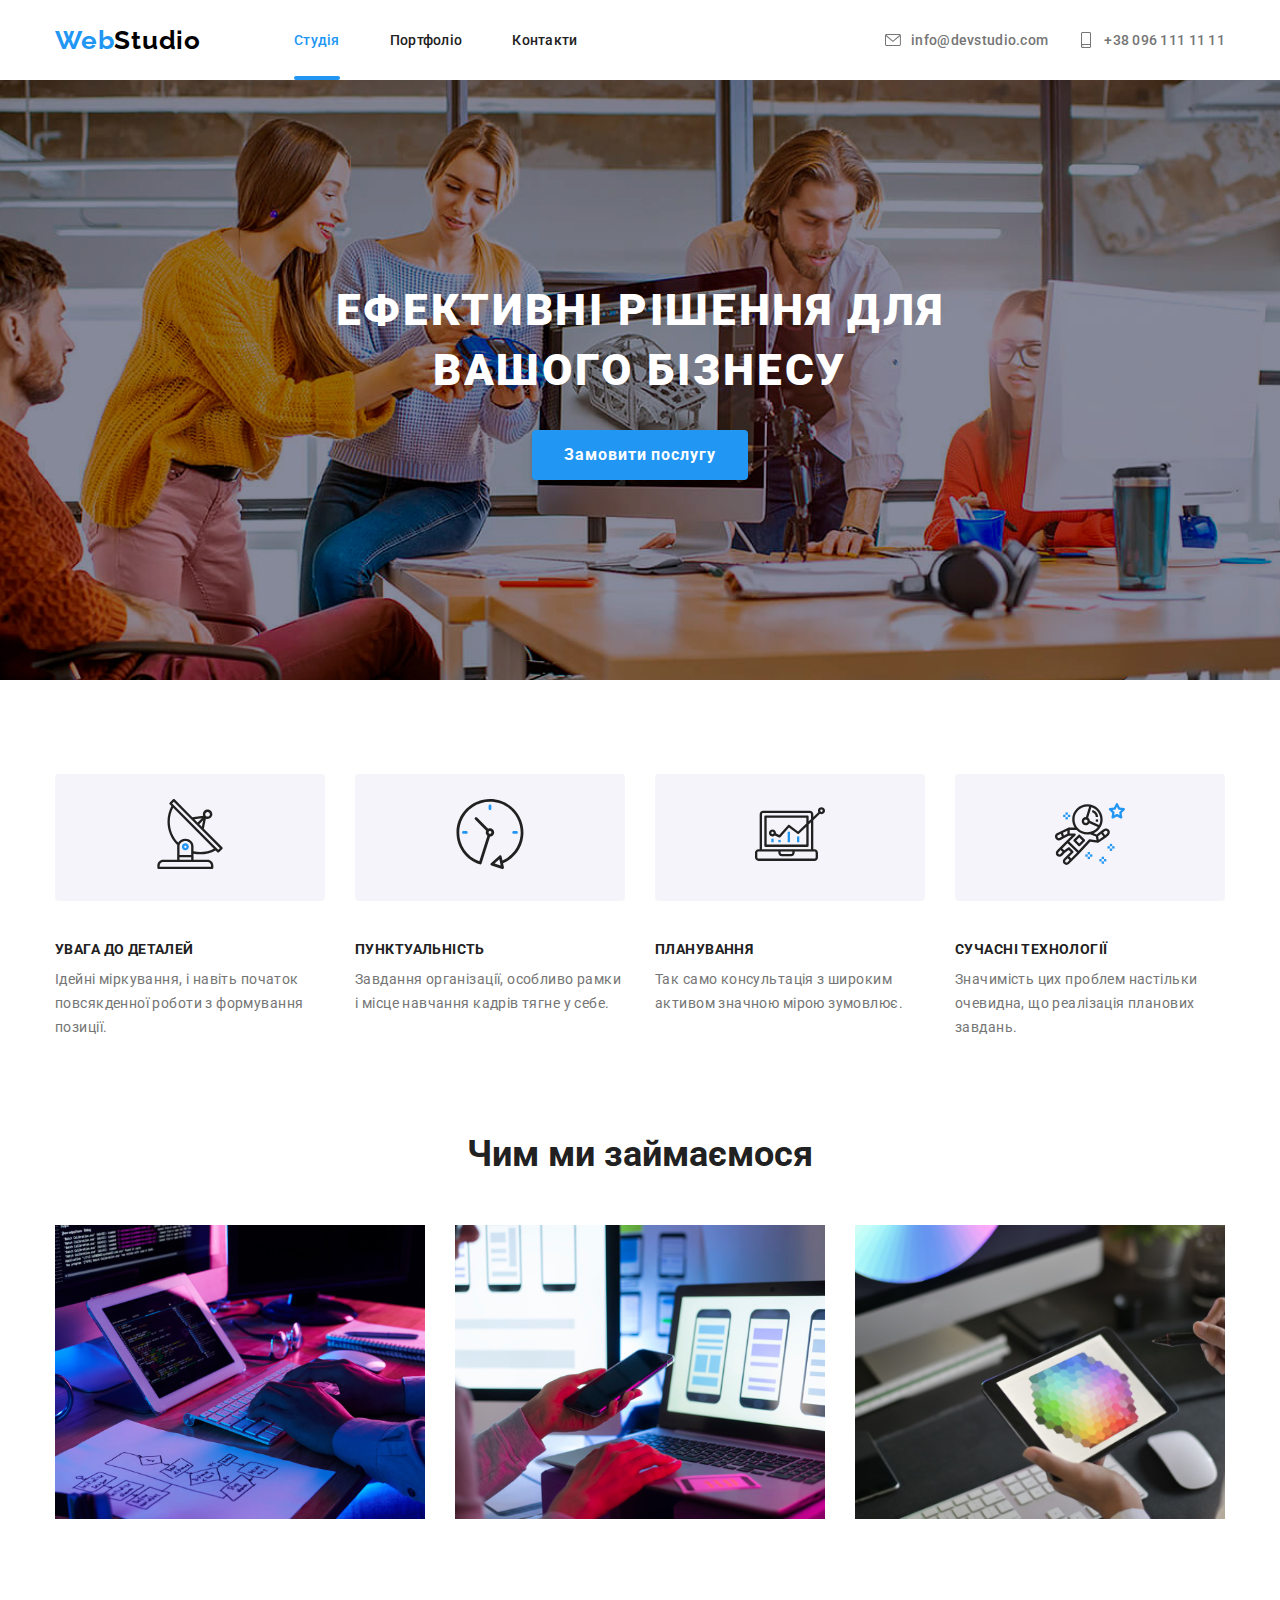
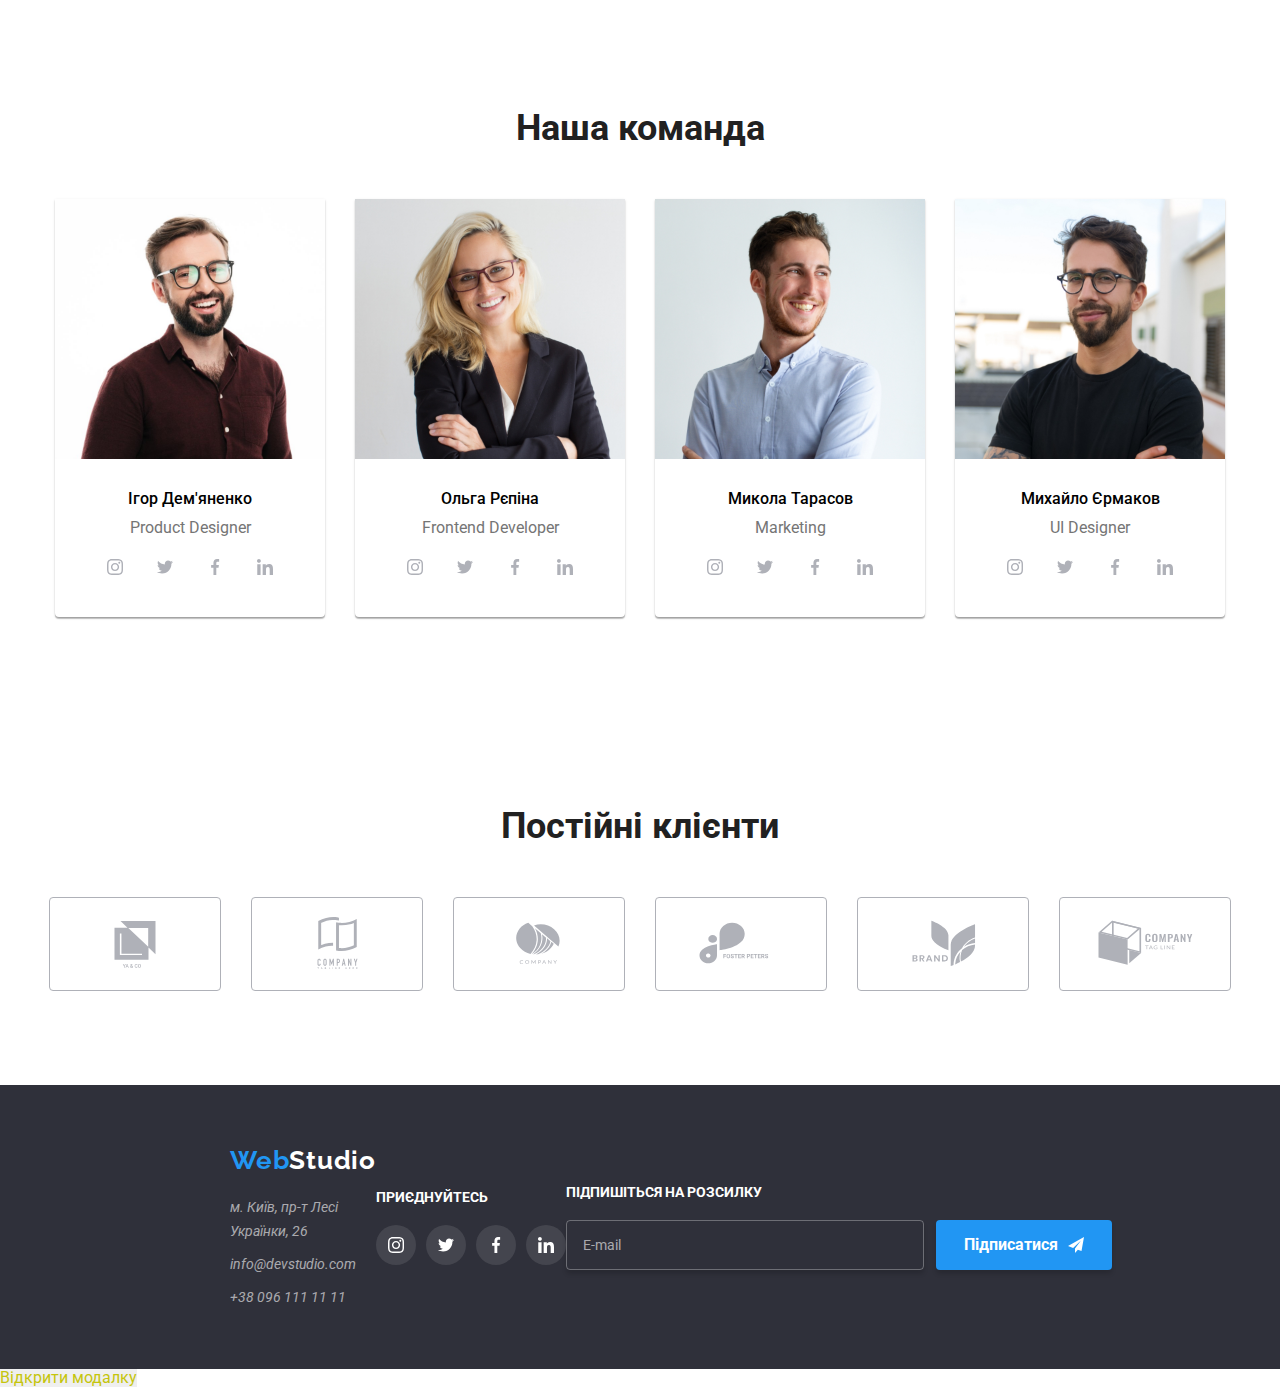
==== commit debc0942: "modal no style" ====
--- a/index.html
+++ b/index.html
@@ -50,7 +50,7 @@
         <section class="first">
             <div class="first__box container">
                 <h1 class="first__title">Ефективні рішення для вашого бізнесу</h1>
-                <button class="first__btn modal-btn">Замовити послугу</button>
+                <button class="first__btn">Замовити послугу</button>
             </div>
         </section>
         <section class="advantages">
@@ -440,7 +440,7 @@
                 <legend class="form__title">Підпишіться на розсилку</legend>
                 <label class="form__item-box" for="form__input">
                     <input class="form__input" type="text" placeholder="E-mail">
-                    <button class="form__btn" type="submit">
+                    <button class="form__btn"type="submit">
                         Підписатися
                         <svg version="1.1" xmlns="http://www.w3.org/2000/svg" width="16" height="16" viewBox="0 0 16 16">
                             <title>iconSend</title>
@@ -451,5 +451,43 @@
             </form>
         </div>
     </footer>
+    <button class="btn-open" data-open-modal>Відкрити модалку</a></button>
+    <div class="backdrop is-hidden">
+        <div class="modal">
+            <button class="modal__close-btn" data-close-modal>
+            <svg version="1.1" xmlns="http://www.w3.org/2000/svg" width="16" height="16" viewBox="0 0 16 16">
+                <title>close-black</title>
+                <path d="M13.333 4.54l-0.985-0.985-3.904 3.904-3.904-3.904-0.985 0.985 3.904 3.904-3.904 3.904 0.985 0.985 3.904-3.904 3.904 3.904 0.985-0.985-3.904-3.904 3.904-3.904z"></path>
+            </svg>
+            </button>
+            <form class="modal-form">
+            <legend class="modal-form__title">
+                Залиште свої дані, ми вам передзвонимо
+            </legend>
+            <label class="user-name" for="user-name__input">
+                <p class="modal-form__description">Ім'я</p>
+                <input class="modal-form__input" id="user-name__input" type="text">
+            </label>
+            <label class="user-phone" for="user-phone__input">
+                <p class="modal-form__description">Телефон</p>
+                <input class="modal-form__input" id="user-phone__input" type="tel">
+            </label>
+            <label class="user-email" for="user-email__input">
+                <p class="modal-form__description">Пошта</p>
+                <input class="modal-form__input" id="user-email__input" type="email">
+            </label>
+            <label class="user-comment" for="user-comment__input">
+                <p class="modal-form__description">Коментар</p>
+                <input class="modal-form__input" id="user-comment__input" type="text" placeholder="Введіть текст">
+            </label>
+            <label class="user-checkbox" for="checkbox__input">
+                <input class="modal-form__input" id="user-comment__input" type="checkbox">
+                <p class="user-checkbox__description">Погоджуюся з розсилкою та приймаю <a class="user-checkbox__description-link" href="#"> Умови договору</a></p>
+            </label>
+            <button class="modal-form__btn" type="submit">Відправити</button>
+            </form>
+        </div>
+    </div>
+    <script src="./src/js/modal.js"></script>
 </body>
 </html>--- a/src/home/css/style.css
+++ b/src/home/css/style.css
@@ -653,4 +653,38 @@
 }
 .footer .form__btn:hover {
   background-color: rgb(7, 127, 224);
+}
+
+.backdrop {
+  position: fixed;
+  top: 0;
+  left: 0;
+  width: 100%;
+  height: 100%;
+  background-color: rgba(0, 0, 0, 0.5);
+  opacity: 1;
+}
+
+.backdrop.is-hidden {
+  opacity: 0;
+  pointer-events: none;
+}
+
+.no-scroll {
+  overflow: hidden;
+}
+
+.btn-open {
+  color: rgb(197, 197, 12);
+}
+
+.modal {
+  position: absolute;
+  top: 50%;
+  left: 50%;
+  min-width: 400px;
+  min-height: 300px;
+  padding: 15px;
+  background-color: skyblue;
+  transform: translate(-50%, -50%);
 }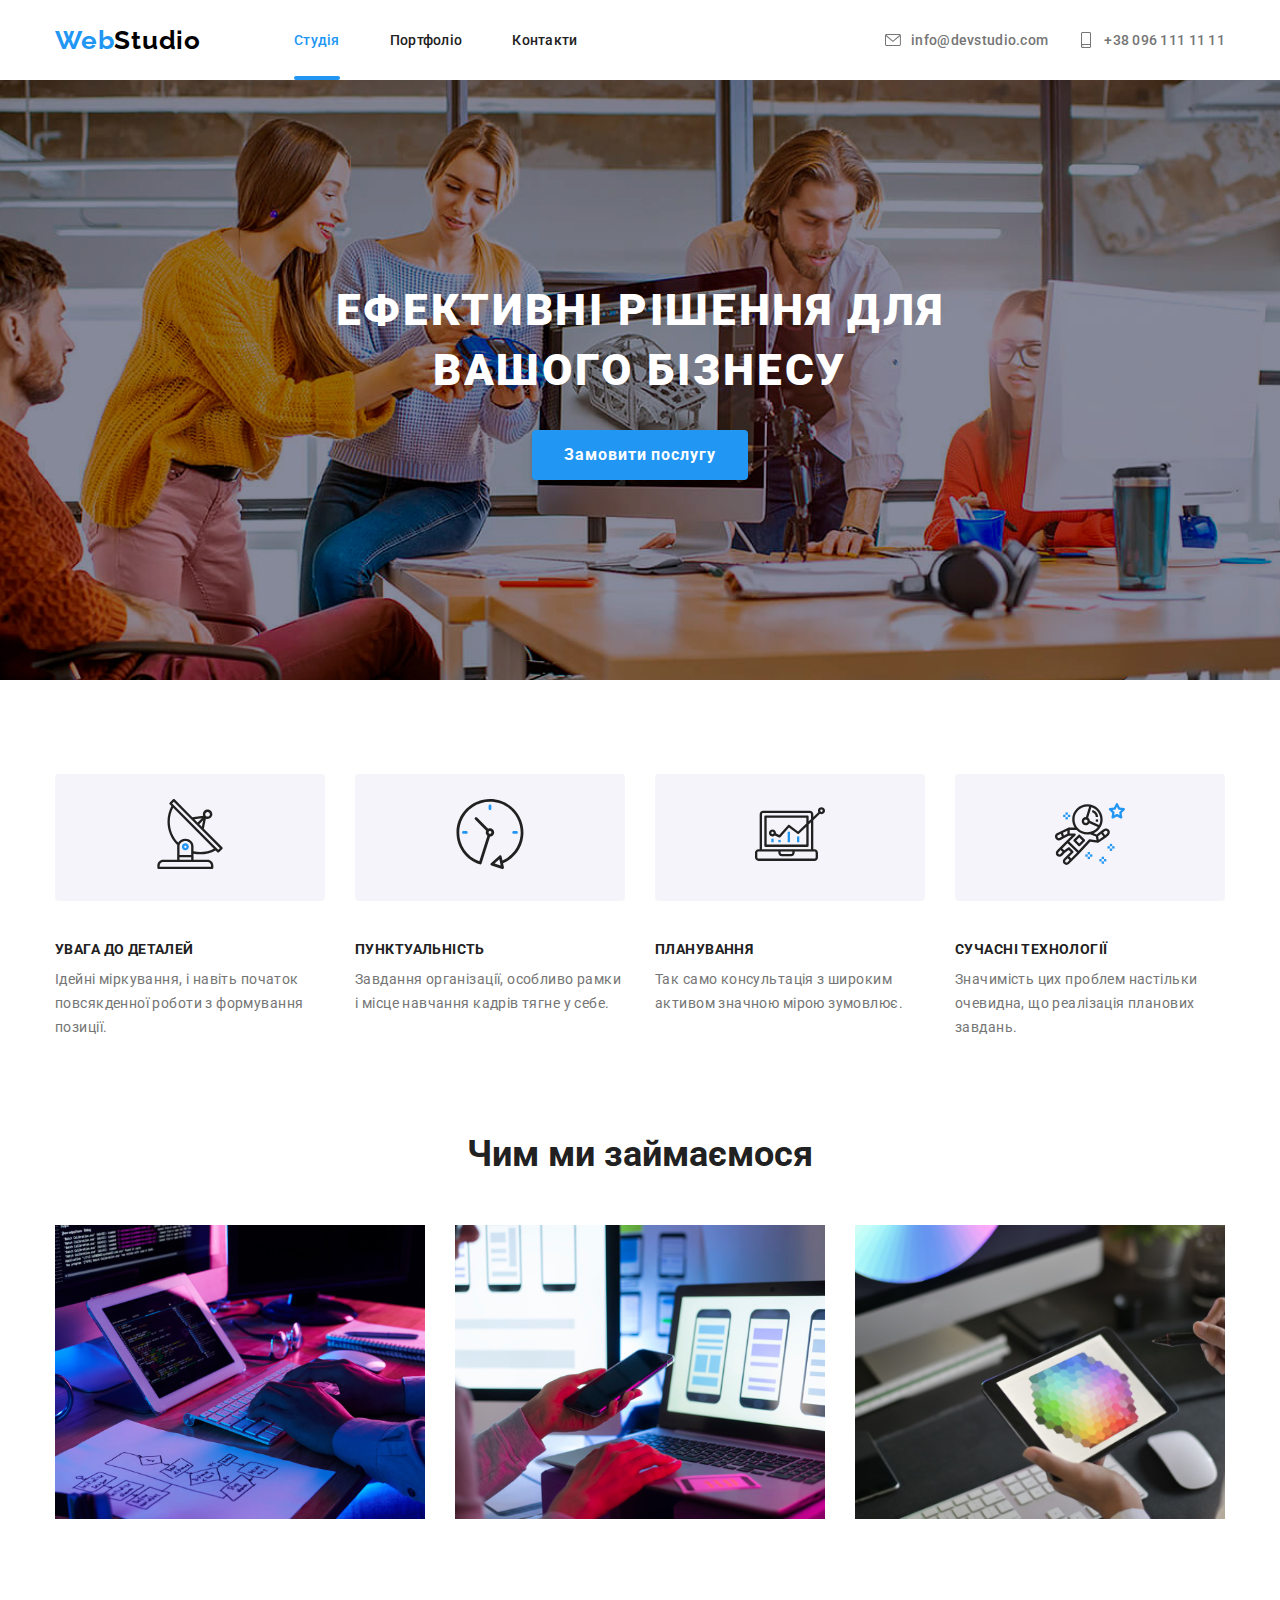
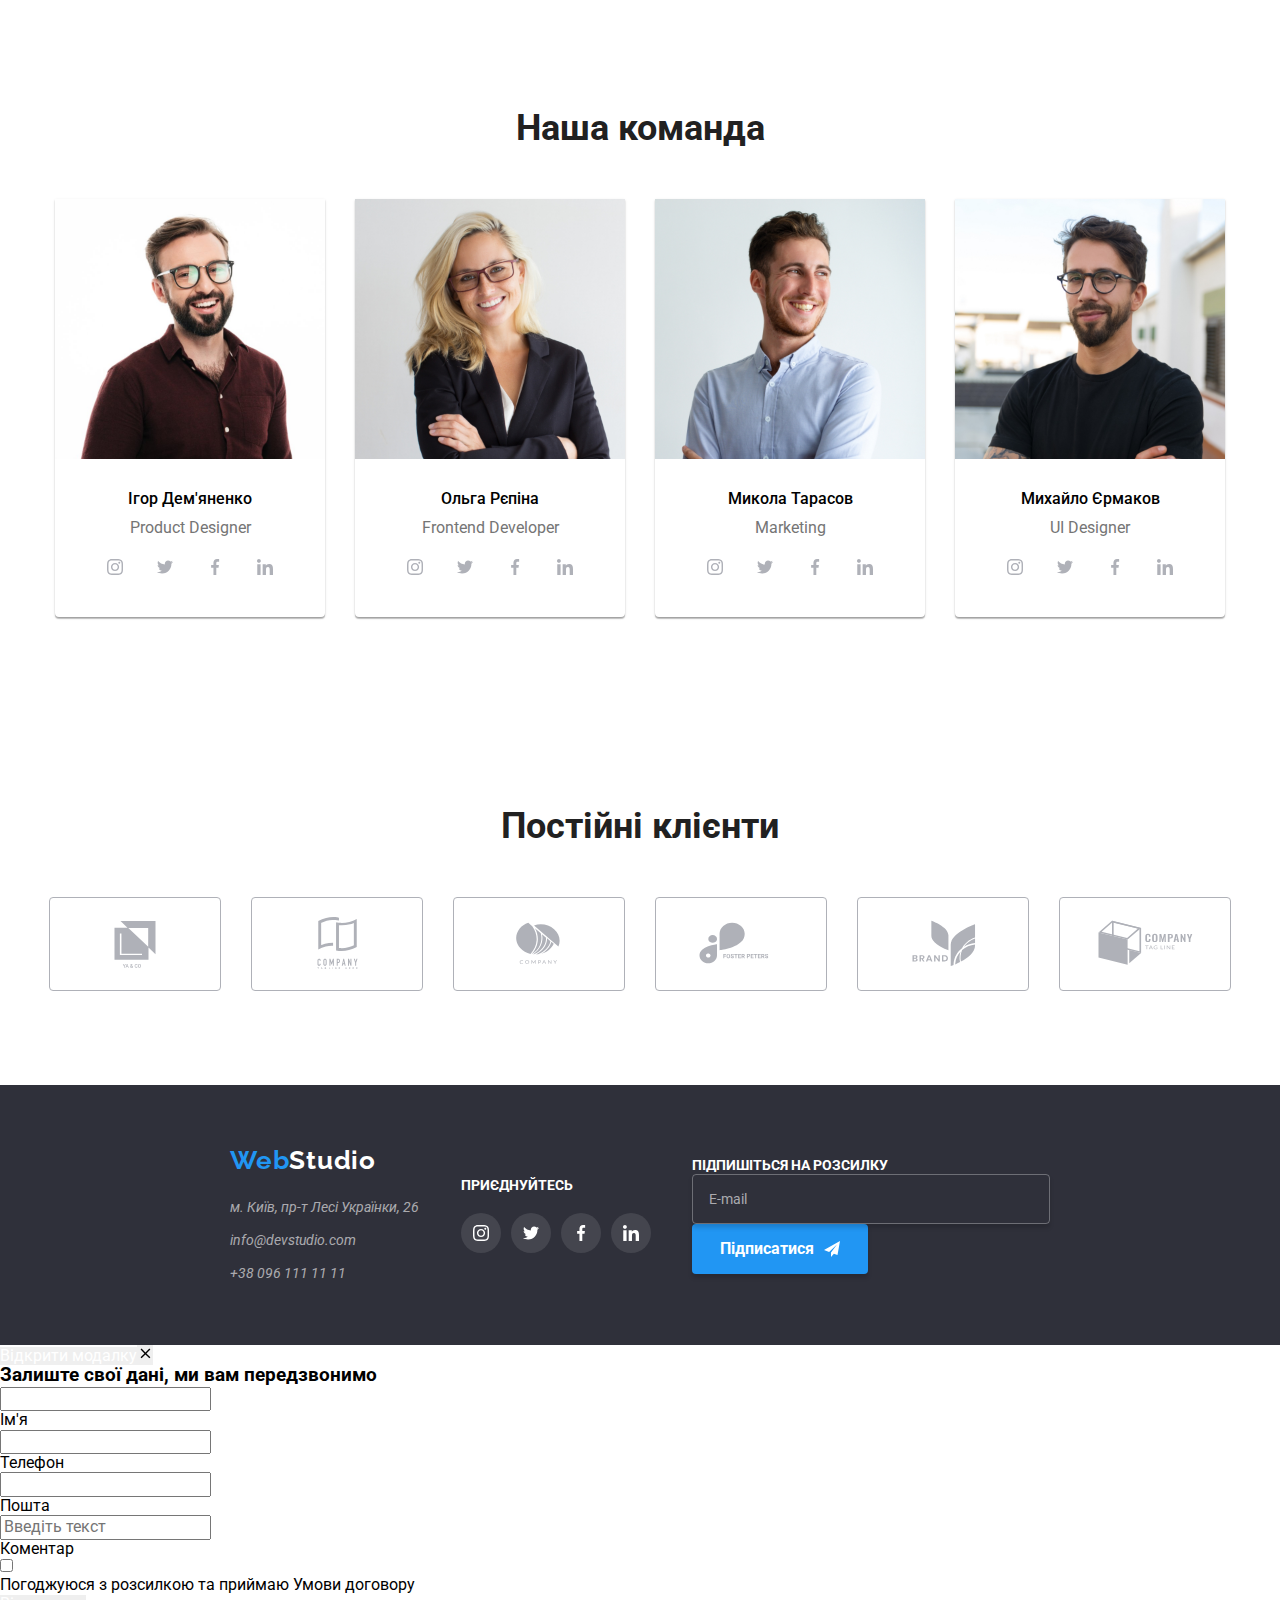
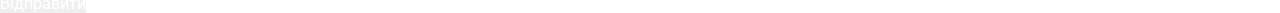
==== commit ce58fce0: "modal v2" ====
--- a/index.html
+++ b/index.html
@@ -437,57 +437,70 @@
                 </ul>
             </div>
             <form class="form">
-                <legend class="form__title">Підпишіться на розсилку</legend>
-                <label class="form__item-box" for="form__input">
-                    <input class="form__input" type="text" placeholder="E-mail">
-                    <button class="form__btn"type="submit">
-                        Підписатися
-                        <svg version="1.1" xmlns="http://www.w3.org/2000/svg" width="16" height="16" viewBox="0 0 16 16">
-                            <title>iconSend</title>
-                            <path d="M16 0l-16 9 5.113 1.894 7.887-7.394-5.999 8.093 0.005 0.002-0.006-0.002v4.407l2.868-3.345 3.633 1.345 2.5-14z"></path>
-                        </svg>
-                    </button>
+                <label class="form__title">Підпишіться на розсилку</label>
+                <label class="form__item-box" for="footer-form-input">
+                    <input class="form__input" id="footer-form-input" type="text" placeholder="E-mail">
                 </label>
+                <button class="form__btn" type="submit">
+                    Підписатися
+                    <svg version="1.1" xmlns="http://www.w3.org/2000/svg" width="16" height="16" viewBox="0 0 16 16">
+                        <title>iconSend</title>
+                        <path d="M16 0l-16 9 5.113 1.894 7.887-7.394-5.999 8.093 0.005 0.002-0.006-0.002v4.407l2.868-3.345 3.633 1.345 2.5-14z"></path>
+                    </svg>
+                </button>
             </form>
         </div>
     </footer>
-    <button class="btn-open" data-open-modal>Відкрити модалку</a></button>
-    <div class="backdrop is-hidden">
-        <div class="modal">
-            <button class="modal__close-btn" data-close-modal>
-            <svg version="1.1" xmlns="http://www.w3.org/2000/svg" width="16" height="16" viewBox="0 0 16 16">
-                <title>close-black</title>
-                <path d="M13.333 4.54l-0.985-0.985-3.904 3.904-3.904-3.904-0.985 0.985 3.904 3.904-3.904 3.904 0.985 0.985 3.904-3.904 3.904 3.904 0.985-0.985-3.904-3.904 3.904-3.904z"></path>
-            </svg>
-            </button>
-            <form class="modal-form">
-            <legend class="modal-form__title">
-                Залиште свої дані, ми вам передзвонимо
-            </legend>
-            <label class="user-name" for="user-name__input">
-                <p class="modal-form__description">Ім'я</p>
-                <input class="modal-form__input" id="user-name__input" type="text">
-            </label>
-            <label class="user-phone" for="user-phone__input">
-                <p class="modal-form__description">Телефон</p>
-                <input class="modal-form__input" id="user-phone__input" type="tel">
-            </label>
-            <label class="user-email" for="user-email__input">
-                <p class="modal-form__description">Пошта</p>
-                <input class="modal-form__input" id="user-email__input" type="email">
-            </label>
-            <label class="user-comment" for="user-comment__input">
-                <p class="modal-form__description">Коментар</p>
-                <input class="modal-form__input" id="user-comment__input" type="text" placeholder="Введіть текст">
-            </label>
-            <label class="user-checkbox" for="checkbox__input">
-                <input class="modal-form__input" id="user-comment__input" type="checkbox">
-                <p class="user-checkbox__description">Погоджуюся з розсилкою та приймаю <a class="user-checkbox__description-link" href="#"> Умови договору</a></p>
-            </label>
-            <button class="modal-form__btn" type="submit">Відправити</button>
-            </form>
+    <button class="btn-open" data-open-modal>Відкрити модалку</a>
+        <div class="backdrop is-hidden" data-modal>
+          <div class="modal">
+              <button class="btn" data-close-modal>
+                <svg version="1.1" xmlns="http://www.w3.org/2000/svg" width="16" height="16" viewBox="0 0 16 16">
+                    <title>close-black</title>
+                    <path d="M13.333 4.54l-0.985-0.985-3.904 3.904-3.904-3.904-0.985 0.985 3.904 3.904-3.904 3.904 0.985 0.985 3.904-3.904 3.904 3.904 0.985-0.985-3.904-3.904 3.904-3.904z"></path>
+                </svg>
+              </button>
+              <h3 class="modal__title">Залиште свої дані, ми вам передзвонимо</h3>
+              <form class="modal-form">
+                <div class="form-item">
+                    <label class="user-name" for="user-name__input">
+                        <input class="modal-form__input" id="user-name__input" type="text">
+                    </label>
+                    <p class="modal-form__description">Ім'я</p>
+                </div>
+
+                <div class="form-item">
+                    <label class="user-phone" for="user-phone__input">
+                        <input class="modal-form__input" id="user-phone__input" type="tel">
+                    </label>
+                    <p class="modal-form__description">Телефон</p>
+                </div>
+
+                <div class="form-item">
+                    <label class="user-nemail" for="user-email__input">
+                        <input class="modal-form__input" id="user-email__input" type="email">
+                    </label>
+                    <p class="modal-form__description">Пошта</p>
+                </div>
+
+                <div class="form-item">
+                    <label class="user-comment" for="user-comment__input">
+                        <input class="modal-form__input" id="user-comment__input" type="text" placeholder="Введіть текст">
+                    </label>
+                    <p class="modal-form__description">Коментар</p>
+                </div>
+
+                <div class="form-item">
+                    <label class="user-checkbox" for="user-checkbox__input">
+                        <input class="modal-form__input" id="user-checkbox__input" type="checkbox">
+                    </label>
+                    <p class="modal-form__description">Погоджуюся з розсилкою та приймаю <a class="modal-form__description-link" href="#"> Умови договору</a></p>
+                </div>
+                <button class="modal-form" type="submit">Відправити</button>
+              </form>
+          </div>
         </div>
-    </div>
+      </div>
     <script src="./src/js/modal.js"></script>
 </body>
 </html>--- a/src/home/css/style.css
+++ b/src/home/css/style.css
@@ -653,38 +653,4 @@
 }
 .footer .form__btn:hover {
   background-color: rgb(7, 127, 224);
-}
-
-.backdrop {
-  position: fixed;
-  top: 0;
-  left: 0;
-  width: 100%;
-  height: 100%;
-  background-color: rgba(0, 0, 0, 0.5);
-  opacity: 1;
-}
-
-.backdrop.is-hidden {
-  opacity: 0;
-  pointer-events: none;
-}
-
-.no-scroll {
-  overflow: hidden;
-}
-
-.btn-open {
-  color: rgb(197, 197, 12);
-}
-
-.modal {
-  position: absolute;
-  top: 50%;
-  left: 50%;
-  min-width: 400px;
-  min-height: 300px;
-  padding: 15px;
-  background-color: skyblue;
-  transform: translate(-50%, -50%);
 }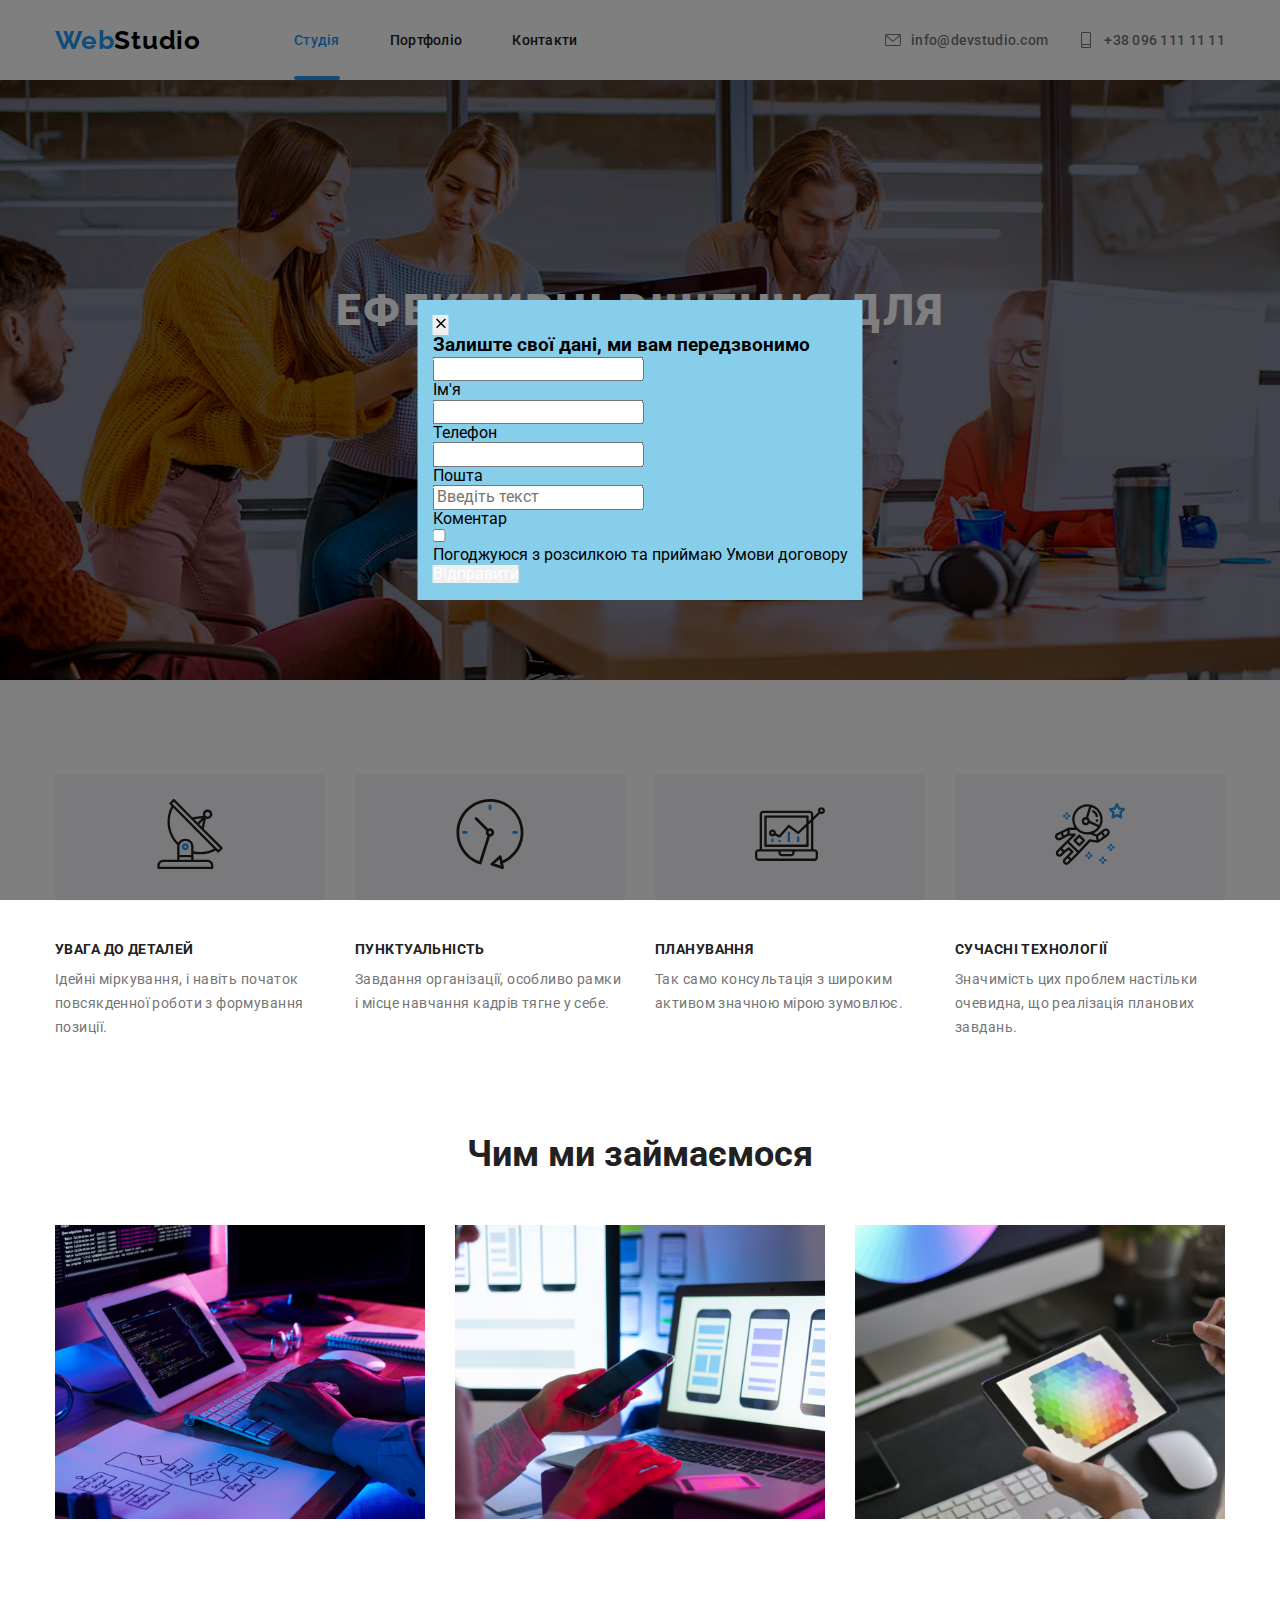
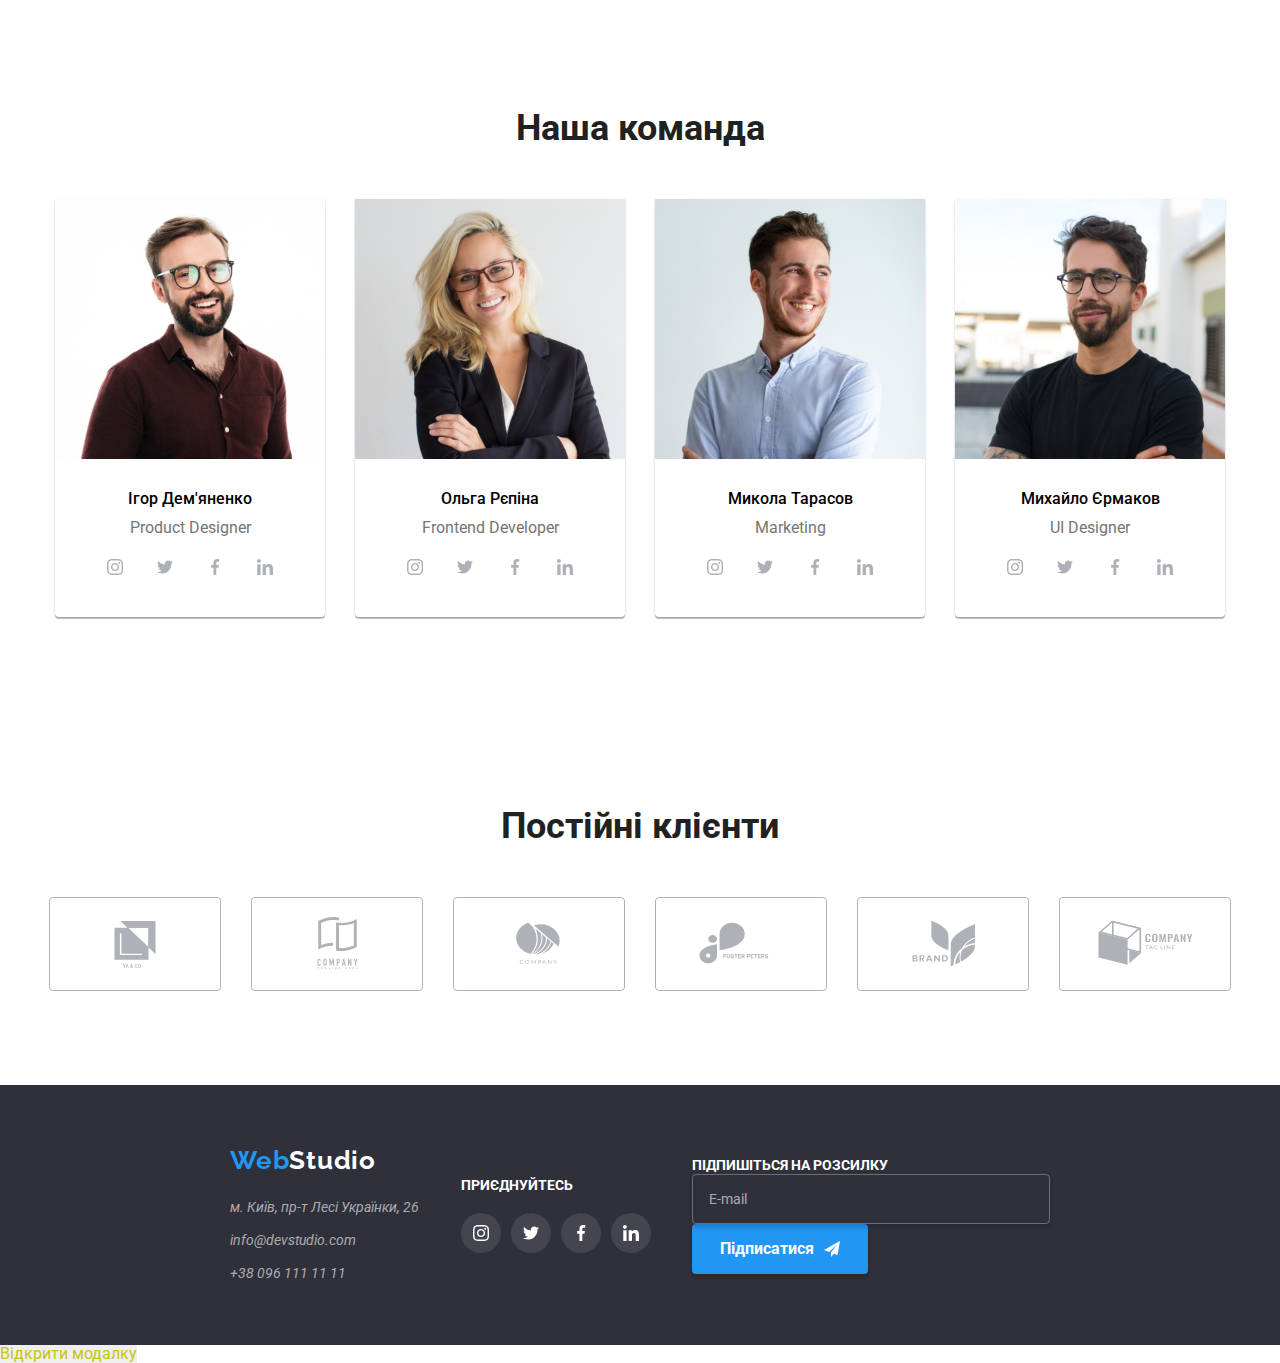
==== commit 5ae41f09: "fff" ====
--- a/index.html
+++ b/index.html
@@ -451,56 +451,55 @@
             </form>
         </div>
     </footer>
-    <button class="btn-open" data-open-modal>Відкрити модалку</a>
-        <div class="backdrop is-hidden" data-modal>
-          <div class="modal">
-              <button class="btn" data-close-modal>
-                <svg version="1.1" xmlns="http://www.w3.org/2000/svg" width="16" height="16" viewBox="0 0 16 16">
-                    <title>close-black</title>
-                    <path d="M13.333 4.54l-0.985-0.985-3.904 3.904-3.904-3.904-0.985 0.985 3.904 3.904-3.904 3.904 0.985 0.985 3.904-3.904 3.904 3.904 0.985-0.985-3.904-3.904 3.904-3.904z"></path>
-                </svg>
-              </button>
-              <h3 class="modal__title">Залиште свої дані, ми вам передзвонимо</h3>
-              <form class="modal-form">
-                <div class="form-item">
-                    <label class="user-name" for="user-name__input">
-                        <input class="modal-form__input" id="user-name__input" type="text">
-                    </label>
-                    <p class="modal-form__description">Ім'я</p>
-                </div>
+    <button class="btn-open" data-open-modal>Відкрити модалку</button>
+    <div class="backdrop is-hidden" data-modal>
+        <div class="modal">
+            <button class="btn" data-close-modal>
+            <svg version="1.1" xmlns="http://www.w3.org/2000/svg" width="16" height="16" viewBox="0 0 16 16">
+                <title>close-black</title>
+                <path d="M13.333 4.54l-0.985-0.985-3.904 3.904-3.904-3.904-0.985 0.985 3.904 3.904-3.904 3.904 0.985 0.985 3.904-3.904 3.904 3.904 0.985-0.985-3.904-3.904 3.904-3.904z"></path>
+            </svg>
+            </button>
+            <h3 class="modal__title">Залиште свої дані, ми вам передзвонимо</h3>
+            <form class="modal-form">
+            <div class="form-item">
+                <label class="user-name" for="user-name__input">
+                    <input class="modal-form__input" id="user-name__input" type="text">
+                </label>
+                <p class="modal-form__description">Ім'я</p>
+            </div>
 
-                <div class="form-item">
-                    <label class="user-phone" for="user-phone__input">
-                        <input class="modal-form__input" id="user-phone__input" type="tel">
-                    </label>
-                    <p class="modal-form__description">Телефон</p>
-                </div>
+            <div class="form-item">
+                <label class="user-phone" for="user-phone__input">
+                    <input class="modal-form__input" id="user-phone__input" type="tel">
+                </label>
+                <p class="modal-form__description">Телефон</p>
+            </div>
 
-                <div class="form-item">
-                    <label class="user-nemail" for="user-email__input">
-                        <input class="modal-form__input" id="user-email__input" type="email">
-                    </label>
-                    <p class="modal-form__description">Пошта</p>
-                </div>
+            <div class="form-item">
+                <label class="user-nemail" for="user-email__input">
+                    <input class="modal-form__input" id="user-email__input" type="email">
+                </label>
+                <p class="modal-form__description">Пошта</p>
+            </div>
 
-                <div class="form-item">
-                    <label class="user-comment" for="user-comment__input">
-                        <input class="modal-form__input" id="user-comment__input" type="text" placeholder="Введіть текст">
-                    </label>
-                    <p class="modal-form__description">Коментар</p>
-                </div>
+            <div class="form-item">
+                <label class="user-comment" for="user-comment__input">
+                    <input class="modal-form__input" id="user-comment__input" type="text" placeholder="Введіть текст">
+                </label>
+                <p class="modal-form__description">Коментар</p>
+            </div>
 
-                <div class="form-item">
-                    <label class="user-checkbox" for="user-checkbox__input">
-                        <input class="modal-form__input" id="user-checkbox__input" type="checkbox">
-                    </label>
-                    <p class="modal-form__description">Погоджуюся з розсилкою та приймаю <a class="modal-form__description-link" href="#"> Умови договору</a></p>
-                </div>
-                <button class="modal-form" type="submit">Відправити</button>
-              </form>
-          </div>
+            <div class="form-item">
+                <label class="user-checkbox" for="user-checkbox__input">
+                    <input class="modal-form__input" id="user-checkbox__input" type="checkbox">
+                </label>
+                <p class="modal-form__description">Погоджуюся з розсилкою та приймаю <a class="modal-form__description-link" href="#"> Умови договору</a></p>
+            </div>
+            <button class="modal-form" type="submit">Відправити</button>
+            </form>
         </div>
-      </div>
+    </div>
     <script src="./src/js/modal.js"></script>
 </body>
 </html>--- a/src/home/css/style.css
+++ b/src/home/css/style.css
@@ -653,4 +653,32 @@
 }
 .footer .form__btn:hover {
   background-color: rgb(7, 127, 224);
+}
+.backdrop {
+  position: fixed;
+  top: 0;
+  left: 0;
+  width: 100%;
+  height: 100%;
+  background-color: rgba(0, 0, 0, 0.5);
+  opacity: 1;
+}
+
+.no-scroll {
+  overflow: hidden;
+}
+
+.btn-open {
+  color: rgb(197, 197, 12);
+}
+
+.modal {
+  position: absolute;
+  top: 50%;
+  left: 50%;
+  min-width: 400px;
+  min-height: 300px;
+  padding: 15px;
+  background-color: skyblue;
+  transform: translate(-50%, -50%);
 }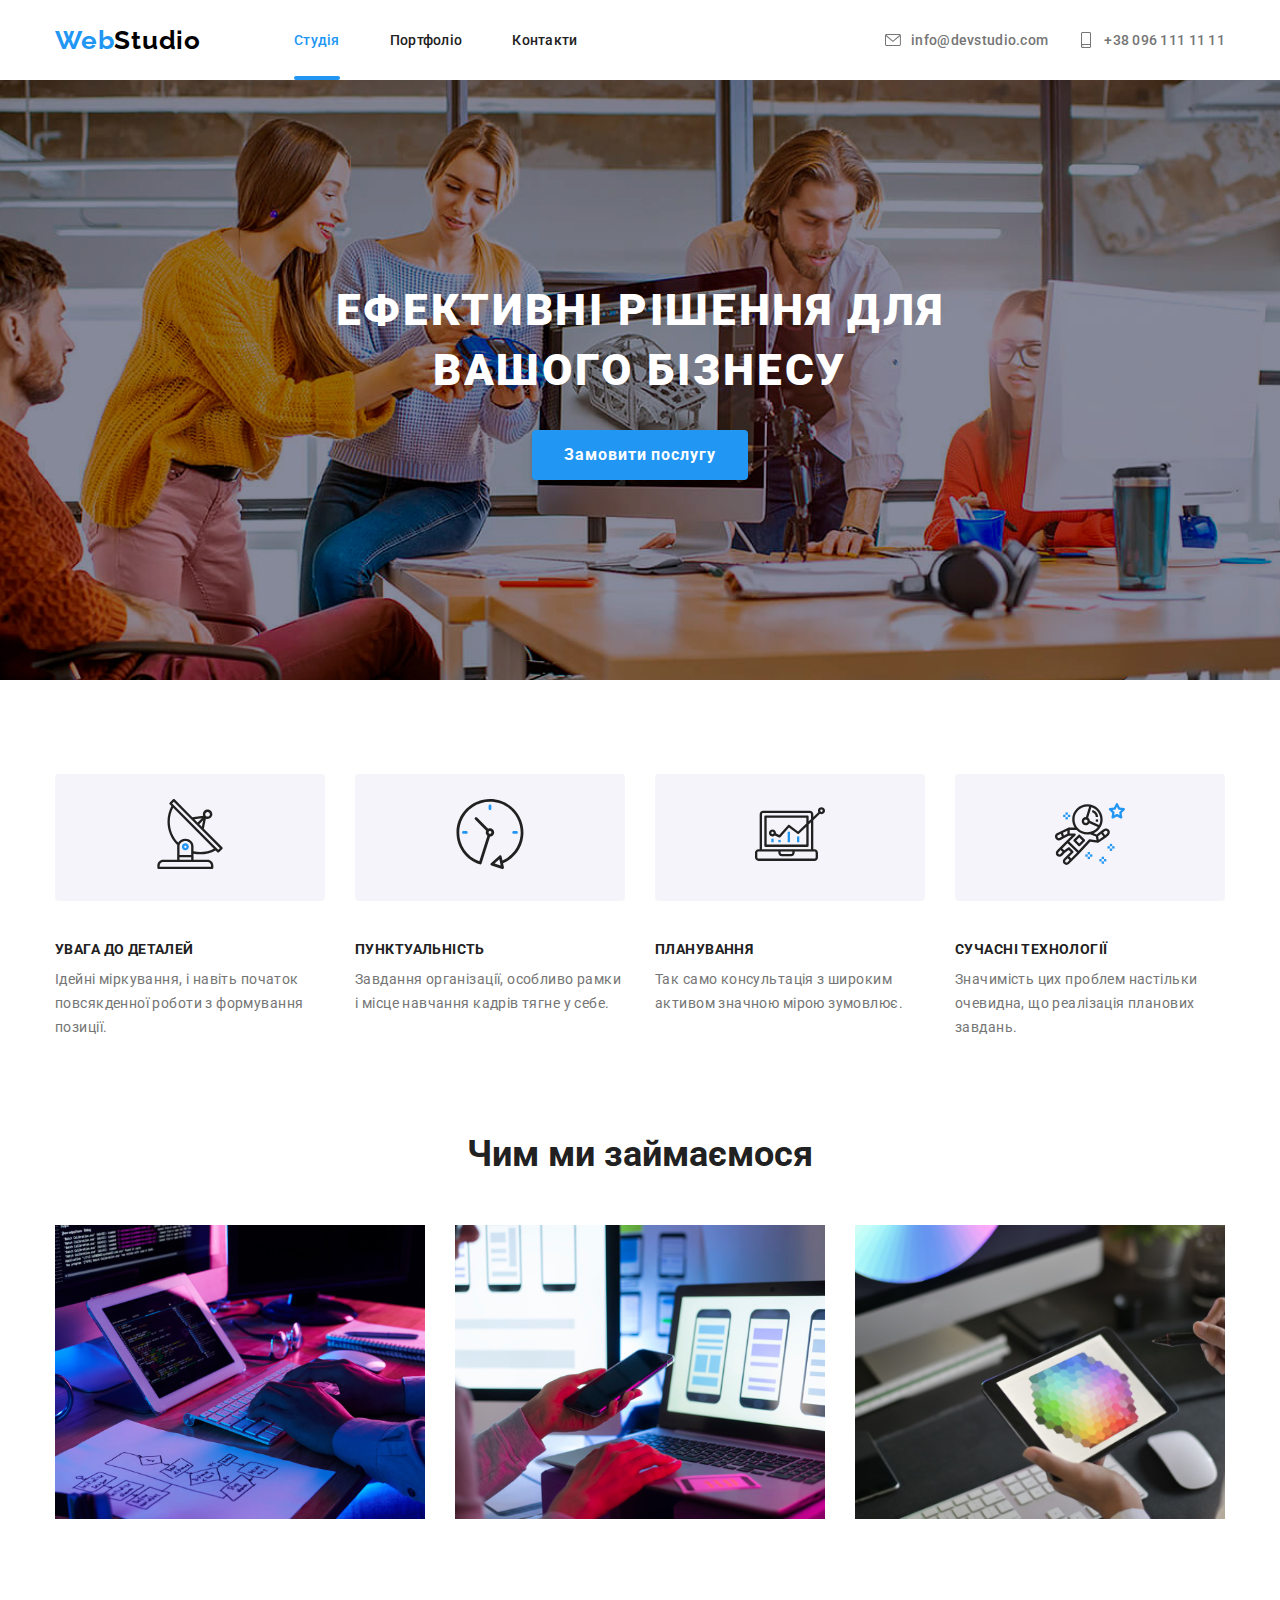
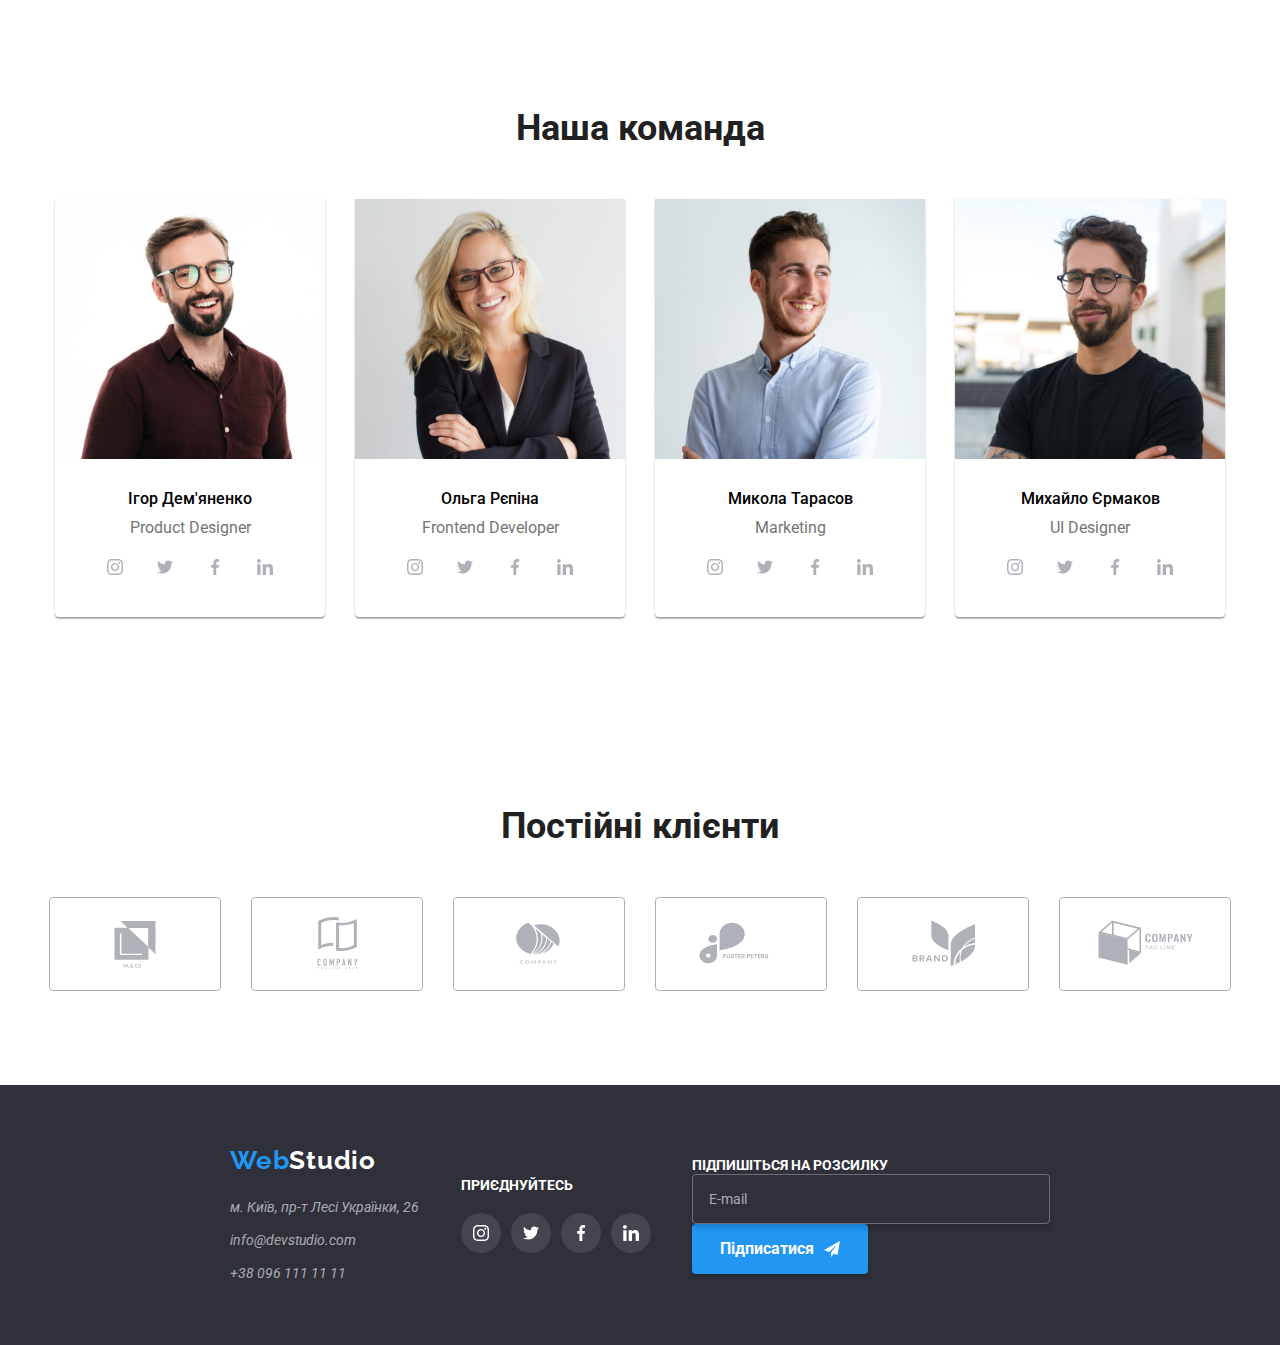
==== commit 2f76567d: "modal v3" ====
--- a/index.html
+++ b/index.html
@@ -50,7 +50,7 @@
         <section class="first">
             <div class="first__box container">
                 <h1 class="first__title">Ефективні рішення для вашого бізнесу</h1>
-                <button class="first__btn">Замовити послугу</button>
+                <button class="first__btn" data-open-modal>Замовити послугу</button>
             </div>
         </section>
         <section class="advantages">
@@ -451,10 +451,9 @@
             </form>
         </div>
     </footer>
-    <button class="btn-open" data-open-modal>Відкрити модалку</button>
     <div class="backdrop is-hidden" data-modal>
         <div class="modal">
-            <button class="btn" data-close-modal>
+            <button class="modal__close-btn" data-close-modal>
             <svg version="1.1" xmlns="http://www.w3.org/2000/svg" width="16" height="16" viewBox="0 0 16 16">
                 <title>close-black</title>
                 <path d="M13.333 4.54l-0.985-0.985-3.904 3.904-3.904-3.904-0.985 0.985 3.904 3.904-3.904 3.904 0.985 0.985 3.904-3.904 3.904 3.904 0.985-0.985-3.904-3.904 3.904-3.904z"></path>
@@ -462,41 +461,23 @@
             </button>
             <h3 class="modal__title">Залиште свої дані, ми вам передзвонимо</h3>
             <form class="modal-form">
-            <div class="form-item">
-                <label class="user-name" for="user-name__input">
-                    <input class="modal-form__input" id="user-name__input" type="text">
-                </label>
-                <p class="modal-form__description">Ім'я</p>
-            </div>
+                <label class="modal-form__description" for="user-name__input">Ім'я</label>
+                <input class="modal-form__input" id="user-name__input" type="text">
 
-            <div class="form-item">
-                <label class="user-phone" for="user-phone__input">
-                    <input class="modal-form__input" id="user-phone__input" type="tel">
-                </label>
-                <p class="modal-form__description">Телефон</p>
-            </div>
+                <label class="modal-form__description" for="user-phone__input">Телефон</label>
+                <input class="modal-form__input" id="user-phone__input" type="tel">
 
-            <div class="form-item">
-                <label class="user-nemail" for="user-email__input">
-                    <input class="modal-form__input" id="user-email__input" type="email">
-                </label>
-                <p class="modal-form__description">Пошта</p>
-            </div>
+                <label class="modal-form__description" for="user-email__input">Пошта</label>
+                <input class="modal-form__input" id="user-email__input" type="email">
 
-            <div class="form-item">
-                <label class="user-comment" for="user-comment__input">
-                    <input class="modal-form__input" id="user-comment__input" type="text" placeholder="Введіть текст">
-                </label>
-                <p class="modal-form__description">Коментар</p>
-            </div>
+                <label class="modal-form__description" for="user-comment__input">Коментар</label>
+                <input class="modal-form__input" id="user-comment__input" type="text" placeholder="Введіть текст">
 
-            <div class="form-item">
-                <label class="user-checkbox" for="user-checkbox__input">
+                <div class="checkbox-wrapper">
                     <input class="modal-form__input" id="user-checkbox__input" type="checkbox">
-                </label>
-                <p class="modal-form__description">Погоджуюся з розсилкою та приймаю <a class="modal-form__description-link" href="#"> Умови договору</a></p>
-            </div>
-            <button class="modal-form" type="submit">Відправити</button>
+                    <label class="modal-form__description modal-form__description--checkbox" for="user-comment__input">Погоджуюся з розсилкою та приймаю<a class="modal-form__description-link" href="#"> Умови договору</a></label>
+                </div>
+            <button class="modal-form__btn" type="submit">Відправити</button>
             </form>
         </div>
     </div>
--- a/src/home/css/style.css
+++ b/src/home/css/style.css
@@ -139,6 +139,51 @@
   text-align: left;
   text-transform: uppercase;
   margin-bottom: 20px;
+}
+
+.user-name {
+  width: 100%;
+  color: rgb(117, 117, 117);
+  font-size: 12px;
+  font-weight: 400;
+  line-height: 14px;
+  text-align: left;
+}
+
+.user-phone {
+  width: 100%;
+  color: rgb(117, 117, 117);
+  font-size: 12px;
+  font-weight: 400;
+  line-height: 14px;
+  text-align: left;
+}
+
+.user-email {
+  width: 100%;
+  color: rgb(117, 117, 117);
+  font-size: 12px;
+  font-weight: 400;
+  line-height: 14px;
+  text-align: left;
+}
+
+.user-comment {
+  width: 100%;
+  color: rgb(117, 117, 117);
+  font-size: 12px;
+  font-weight: 400;
+  line-height: 14px;
+  text-align: left;
+}
+
+.user-checkbox {
+  width: 100%;
+  color: rgb(117, 117, 117);
+  font-size: 12px;
+  font-weight: 400;
+  line-height: 14px;
+  text-align: left;
 }
 
 .header__inner {
@@ -654,31 +699,141 @@
 .footer .form__btn:hover {
   background-color: rgb(7, 127, 224);
 }
+.no-scroll {
+  overflow: hidden;
+}
+
 .backdrop {
   position: fixed;
+  width: 100%;
+  height: 100%;
+  background-color: rgba(0, 0, 0, 0.349);
   top: 0;
   left: 0;
-  width: 100%;
-  height: 100%;
-  background-color: rgba(0, 0, 0, 0.5);
-  opacity: 1;
-}
-
-.no-scroll {
-  overflow: hidden;
-}
-
-.btn-open {
-  color: rgb(197, 197, 12);
-}
-
-.modal {
+  display: flex;
+  align-items: center;
+  justify-content: center;
+  gap: 0;
+  flex-direction: column;
+}
+.backdrop.is-hidden {
+  opacity: 0;
+  pointer-events: none;
+}
+.backdrop .modal {
+  background-color: #fff;
+  position: relative;
+  padding: 40px;
+  max-width: 528px;
+  display: flex;
+  align-items: center;
+  justify-content: center;
+  gap: 0;
+  flex-direction: column;
+}
+.backdrop .modal__close-btn {
   position: absolute;
-  top: 50%;
-  left: 50%;
-  min-width: 400px;
-  min-height: 300px;
-  padding: 15px;
-  background-color: skyblue;
-  transform: translate(-50%, -50%);
+  top: 17px;
+  right: 17px;
+}
+.backdrop .modal__title {
+  color: rgb(33, 33, 33);
+  font-size: 20px;
+  font-weight: 700;
+  line-height: 23px;
+  text-align: center;
+  margin-bottom: 12px;
+}
+.backdrop .modal-form {
+  display: flex;
+  align-items: flex-start;
+  justify-content: center;
+  gap: 4px;
+  flex-direction: column;
+  width: 100%;
+}
+.backdrop .modal-form__description {
+  color: rgb(117, 117, 117);
+  width: 100%;
+  font-size: 14px;
+  font-weight: 400;
+  line-height: 24px;
+  width: 17px;
+}
+.backdrop .modal-form__input {
+  width: 100%;
+  background-image: url(../icomoon/SVG/person-black.svg);
+  background-position: 15px 50%;
+  background-repeat: no-repeat;
+  border: 1px solid rgba(33, 33, 33, 0.2);
+  border-radius: 4px;
+  padding: 12px 42px;
+  margin-bottom: 6px;
+  transition: all 700ms;
+}
+.backdrop .modal-form__input:focus {
+  background-image: url(../icomoon/SVG/person-black-hover.svg);
+  box-sizing: border-box;
+  border: 1px solid rgb(33, 150, 243);
+  border-radius: 4px;
+  outline: none;
+}
+.backdrop .modal-form__description--checkbox {
+  display: flex;
+  align-items: center;
+  justify-content: space-between;
+  gap: 4px;
+  flex-direction: row;
+  width: 100%;
+}
+.backdrop .modal-form__description-link {
+  color: #2196F3;
+  font-size: 14px;
+  font-weight: 400;
+  line-height: 24px;
+  text-align: left;
+  text-decoration: underline;
+}
+.backdrop .modal-form__btn {
+  color: rgb(255, 255, 255);
+  font-size: 16px;
+  font-weight: 700;
+  line-height: 30px;
+  text-align: center;
+  border-radius: 4px;
+  padding: 10px 52px;
+  box-shadow: 0px 4px 4px 0px rgba(0, 0, 0, 0.15);
+  background: rgb(24, 140, 232);
+  margin: 0 auto;
+}
+.backdrop .checkbox-wrapper {
+  display: flex;
+  align-items: center;
+  justify-content: space-between;
+  gap: 10px;
+  flex-direction: row;
+  width: 100%;
+  margin-bottom: 30px;
+}
+.backdrop #user-checkbox__input {
+  background-image: none;
+  accent-color: #2196F3;
+  width: 16px;
+  margin: 0;
+}
+.backdrop #user-comment__input {
+  background-image: none;
+  padding: 12px 16px 94px 16px;
+}
+.backdrop #user-email__input {
+  background-image: url(../icomoon/SVG/email-black.svg);
+}
+.backdrop #user-email__input:focus {
+  background-image: url(../icomoon/SVG/email-black-hover.svg);
+}
+.backdrop #user-phone__input {
+  background-image: url(../icomoon/SVG/phone-black.svg);
+}
+.backdrop #user-phone__input:focus {
+  background-image: url(../icomoon/SVG/phone-black-hover.svg);
 }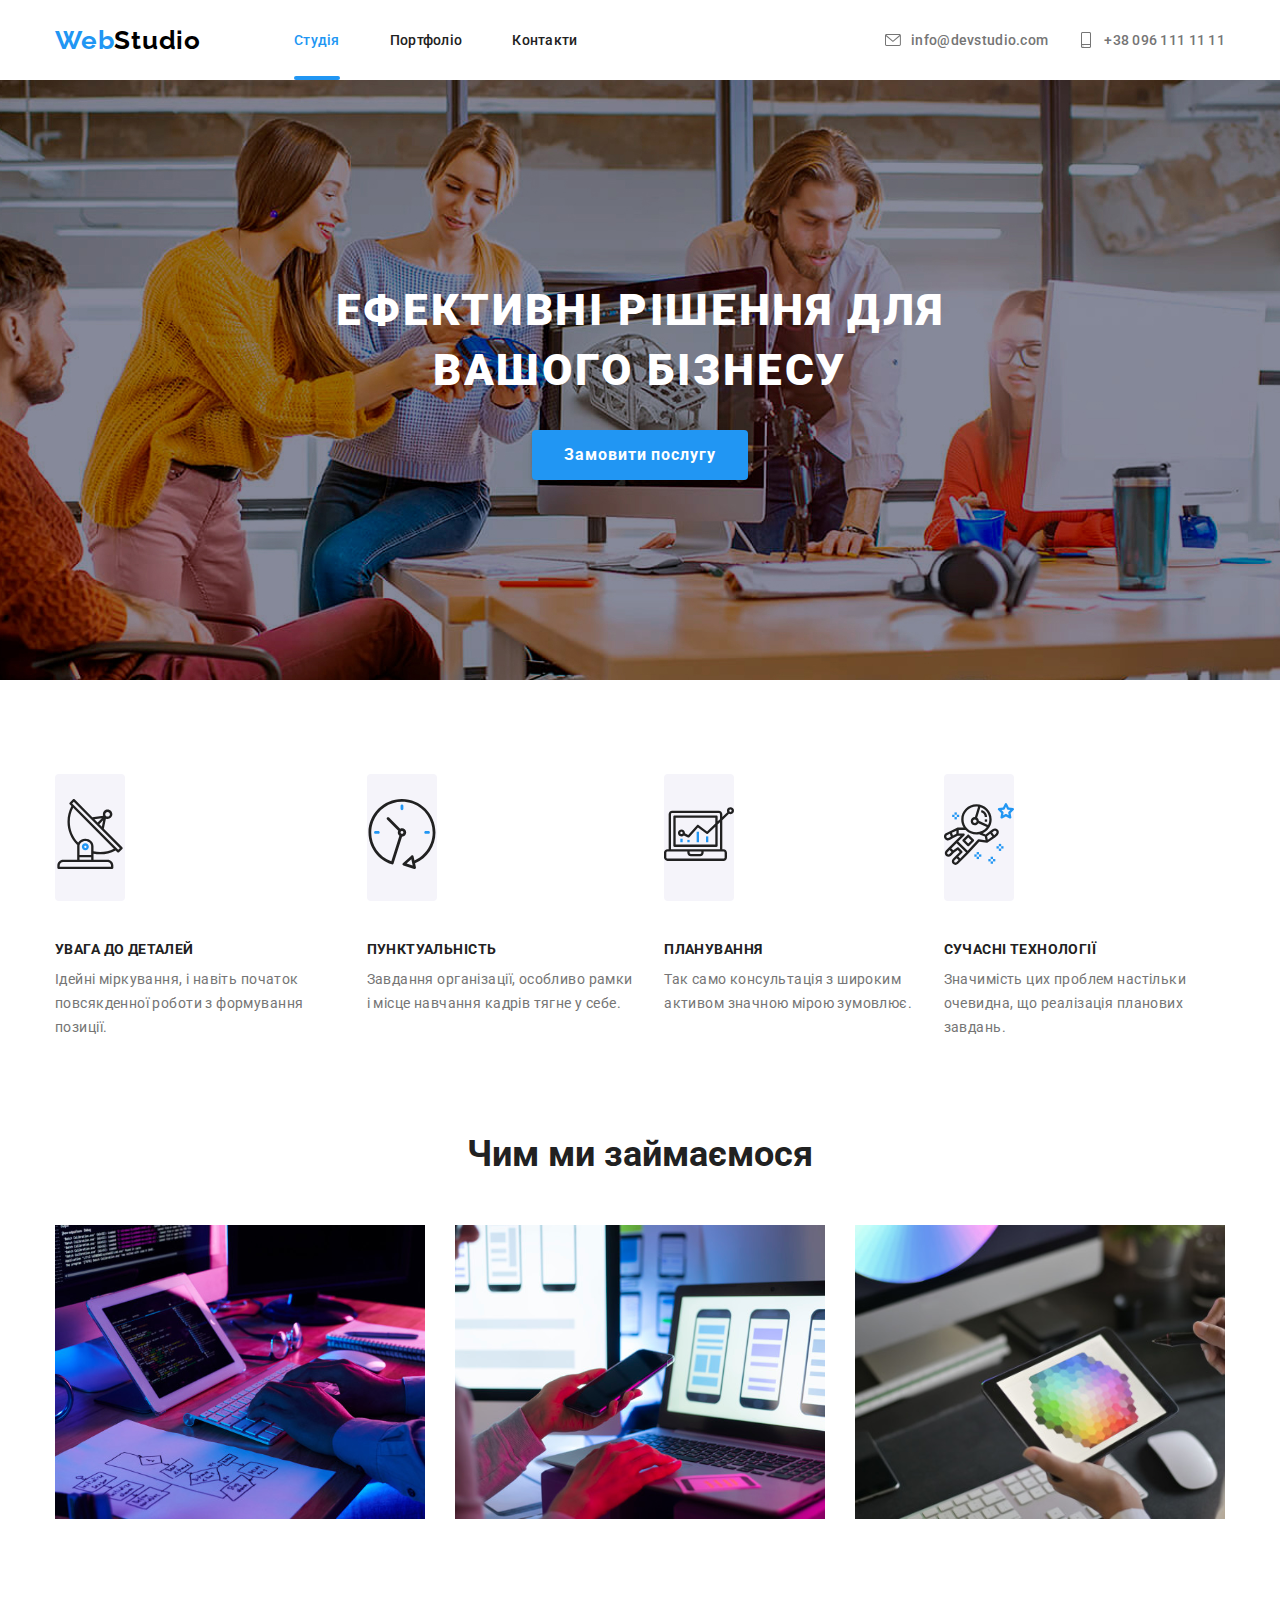
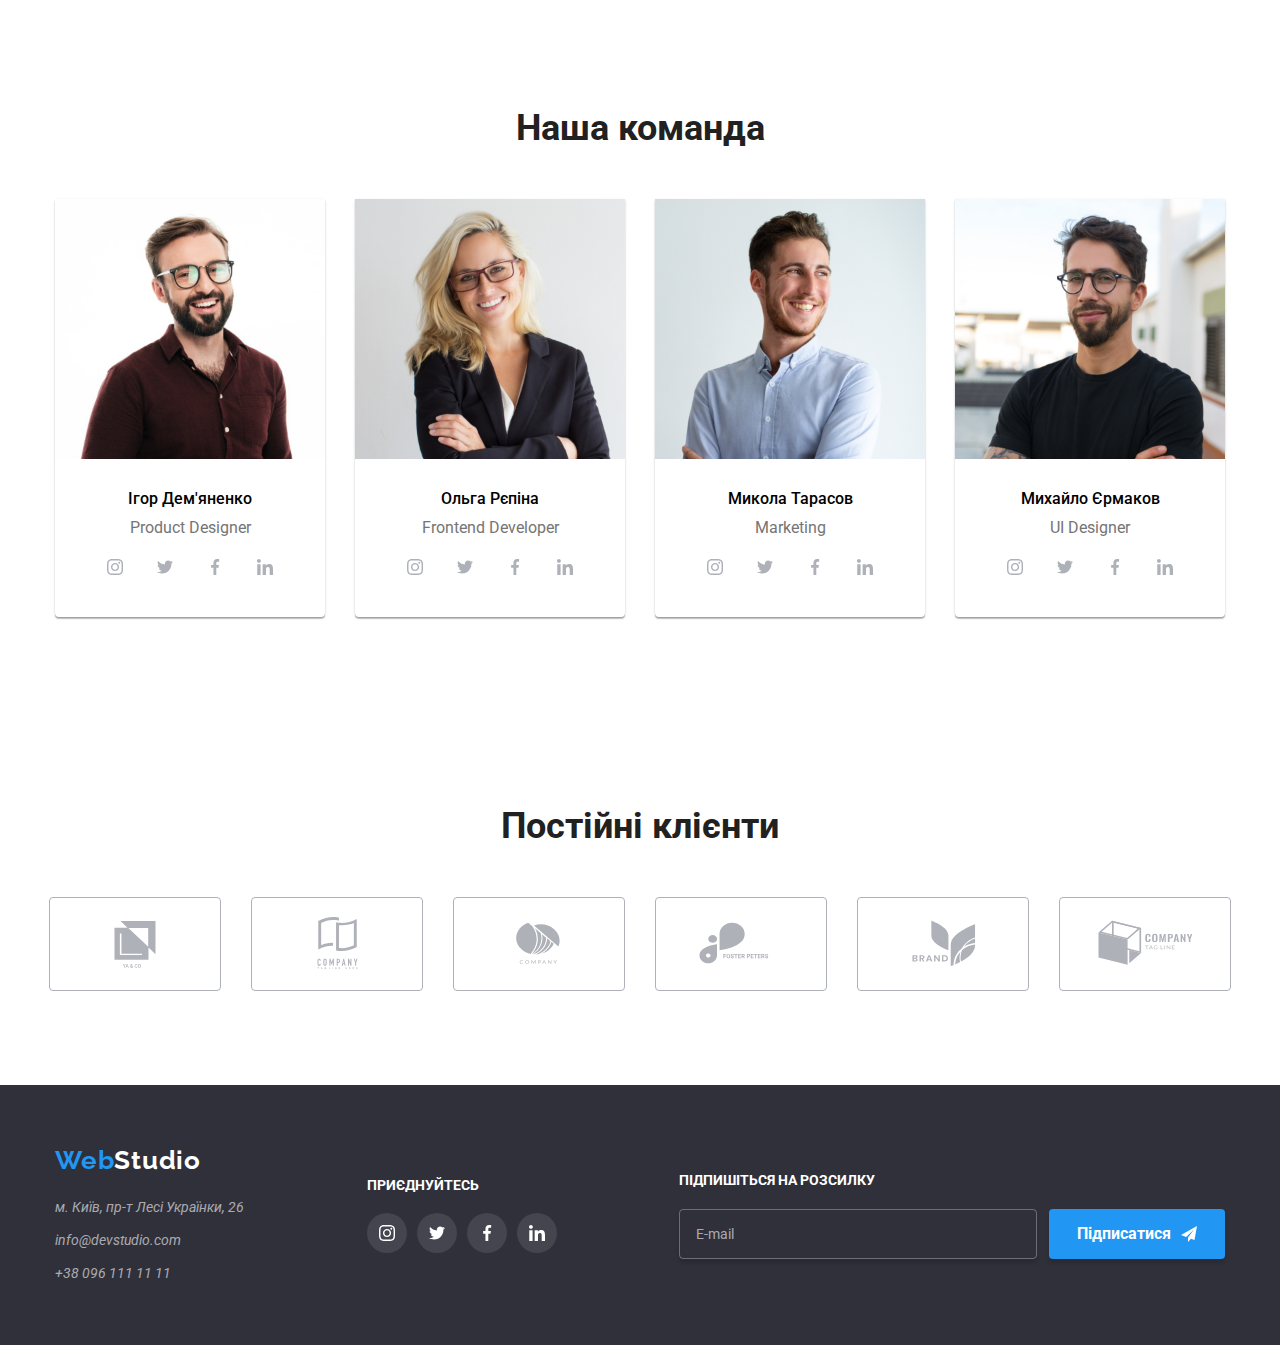
==== commit 9cf017a6: "adaptiv main pages" ====
--- a/index.html
+++ b/index.html
@@ -438,16 +438,18 @@
             </div>
             <form class="form">
                 <label class="form__title">Підпишіться на розсилку</label>
-                <label class="form__item-box" for="footer-form-input">
-                    <input class="form__input" id="footer-form-input" type="text" placeholder="E-mail">
-                </label>
-                <button class="form__btn" type="submit">
-                    Підписатися
-                    <svg version="1.1" xmlns="http://www.w3.org/2000/svg" width="16" height="16" viewBox="0 0 16 16">
-                        <title>iconSend</title>
-                        <path d="M16 0l-16 9 5.113 1.894 7.887-7.394-5.999 8.093 0.005 0.002-0.006-0.002v4.407l2.868-3.345 3.633 1.345 2.5-14z"></path>
-                    </svg>
-                </button>
+                <div class="form__item-box-wrapper">
+                    <label class="form__item-box" for="footer-form-input">
+                        <input class="form__input" id="footer-form-input" type="text" placeholder="E-mail">
+                    </label>
+                    <button class="form__btn" type="submit">
+                        Підписатися
+                        <svg version="1.1" xmlns="http://www.w3.org/2000/svg" width="16" height="16" viewBox="0 0 16 16">
+                            <title>iconSend</title>
+                            <path d="M16 0l-16 9 5.113 1.894 7.887-7.394-5.999 8.093 0.005 0.002-0.006-0.002v4.407l2.868-3.345 3.633 1.345 2.5-14z"></path>
+                        </svg>
+                    </button>
+                </div>
             </form>
         </div>
     </footer>
--- a/src/home/css/style.css
+++ b/src/home/css/style.css
@@ -28,7 +28,7 @@
 }
 
 .container {
-  max-width: 1200px;
+  width: 1200px;
   padding: 0 15px;
   margin: 0 auto;
 }
@@ -124,8 +124,6 @@
   font-size: 14px;
   font-weight: 700;
   line-height: 16px;
-  letter-spacing: 3%;
-  text-align: left;
   text-transform: uppercase;
   margin-bottom: 20px;
 }
@@ -135,8 +133,6 @@
   font-size: 14px;
   font-weight: 700;
   line-height: 16px;
-  letter-spacing: 3%;
-  text-align: left;
   text-transform: uppercase;
   margin-bottom: 20px;
 }
@@ -257,9 +253,6 @@
   justify-content: center;
   gap: 30px;
   flex-direction: row;
-  display: flex;
-  align-items: center;
-  gap: 30px;
 }
 .header__inner .contact__link {
   display: flex;
@@ -280,6 +273,53 @@
   fill: #2196F3;
 }
 
+@media (max-width: 768px) {
+  .container {
+    width: 768px;
+    margin: 0 auto;
+    padding: 0 15px;
+  }
+  .header__inner {
+    display: flex;
+    align-items: center;
+    justify-content: center;
+    gap: 96px;
+    flex-direction: row;
+  }
+  .header__inner .contact {
+    flex-wrap: wrap;
+    display: flex;
+    align-items: flex-start;
+    justify-content: center;
+    gap: 10px;
+    flex-direction: column;
+  }
+  .header__inner .contact__link {
+    display: flex;
+    align-items: center;
+    justify-content: center;
+    gap: 8px;
+    flex-direction: row;
+    font-size: 12px;
+  }
+  .menu {
+    display: flex;
+    align-items: center;
+    justify-content: center;
+    gap: 88px;
+    flex-direction: row;
+  }
+  .logo {
+    font-size: 24px;
+  }
+  .menu__list {
+    display: flex;
+    align-items: center;
+    justify-content: center;
+    gap: 51px;
+    flex-direction: row;
+  }
+}
 .service__item, .first {
   background-repeat: no-repeat;
   background-size: cover;
@@ -353,7 +393,12 @@
 }
 .advantages__box .advantages-list__item::before {
   content: url(../icomoon/SVG/antenna.svg);
-  padding: 25px 100px;
+  display: flex;
+  align-items: center;
+  justify-content: center;
+  gap: 0;
+  flex-direction: row;
+  padding: 25px 0;
   border-radius: 4px;
   background-color: #F5F4FA;
   margin-bottom: 30px;
@@ -379,6 +424,27 @@
   text-transform: uppercase;
 }
 
+@media (max-width: 768px) {
+  .container {
+    width: 768px;
+    margin: 0 auto;
+    padding: 0 15px;
+  }
+  .advantages-list {
+    flex-wrap: wrap;
+    display: flex;
+    align-items: center;
+    justify-content: center;
+    gap: 30px;
+    flex-direction: row;
+  }
+  .advantages-list__item {
+    width: 354px;
+  }
+  .advantages-list__item::before {
+    width: 100%;
+  }
+}
 .service__item, .first {
   background-repeat: no-repeat;
   background-size: cover;
@@ -434,6 +500,16 @@
   content: "Дизайнерські рішення";
 }
 
+@media (max-width: 768px) {
+  .container {
+    width: 768px;
+    margin: 0 auto;
+    padding: 0 15px;
+  }
+  .service {
+    display: none;
+  }
+}
 .first, .service__item {
   background-repeat: no-repeat;
   background-size: cover;
@@ -502,6 +578,29 @@
   background-color: #2196F3;
 }
 
+@media (max-width: 768px) {
+  .container {
+    width: 768px;
+    margin: 0 auto;
+    padding: 0 15px;
+  }
+  .team__content-box {
+    flex-wrap: wrap;
+    display: flex;
+    align-items: center;
+    justify-content: center;
+    gap: 30px;
+    flex-direction: row;
+    margin-bottom: 120px;
+  }
+  .team__img {
+    width: 354px;
+    height: 374px;
+  }
+  .team__title {
+    margin-bottom: 30px;
+  }
+}
 .first, .service__item {
   background-repeat: no-repeat;
   background-size: cover;
@@ -553,6 +652,21 @@
   fill: inherit;
 }
 
+@media (max-width: 768px) {
+  .container {
+    width: 768px;
+    margin: 0 auto;
+    padding: 0 15px;
+  }
+  .clients-list {
+    flex-wrap: wrap;
+    display: flex;
+    align-items: center;
+    justify-content: center;
+    gap: 10px;
+    flex-direction: column;
+  }
+}
 .first, .service__item {
   background-repeat: no-repeat;
   background-size: cover;
@@ -566,7 +680,7 @@
 }
 
 .footer {
-  padding: 60px 215px;
+  padding: 60px 0;
   background: rgb(47, 48, 58);
 }
 .footer__inner {
@@ -575,6 +689,7 @@
   justify-content: space-between;
   gap: 0;
   flex-direction: row;
+  margin: 0 auto;
 }
 .footer__info-box {
   display: flex;
@@ -640,12 +755,13 @@
 .footer .social-links__link:hover {
   background: rgb(33, 150, 243);
 }
-.footer .form__item-box {
+.footer .form__item-box-wrapper {
   display: flex;
   align-items: center;
   justify-content: center;
   gap: 12px;
   flex-direction: row;
+  margin-top: 20px;
 }
 .footer .form__input {
   box-sizing: border-box;
@@ -699,6 +815,69 @@
 .footer .form__btn:hover {
   background-color: rgb(7, 127, 224);
 }
+
+@media (max-width: 768px) {
+  .container {
+    width: 768px;
+    margin: 0 auto;
+    padding: 0 15px;
+  }
+  .footer {
+    width: 100%;
+    padding: 60px 0;
+  }
+  .footer__inner {
+    display: flex;
+    align-items: center;
+    justify-content: center;
+    gap: 165px;
+    flex-direction: row;
+    flex-wrap: wrap;
+  }
+  .footer__info-box {
+    display: flex;
+    align-items: center;
+    justify-content: center;
+    gap: 0;
+    flex-direction: column;
+  }
+  .footer__info-box .contact {
+    display: flex;
+    align-items: center;
+    justify-content: center;
+    gap: 0;
+    flex-direction: column;
+  }
+  .footer .social-links {
+    display: flex;
+    align-items: center;
+    justify-content: center;
+    gap: 0;
+    flex-direction: column;
+  }
+  .footer .social-links__list {
+    display: flex;
+    align-items: center;
+    justify-content: center;
+    gap: 10px;
+    flex-direction: row;
+  }
+  .footer .form {
+    display: flex;
+    align-items: center;
+    justify-content: center;
+    gap: 0;
+    flex-direction: column;
+  }
+  .footer .form__item-box-wrapper {
+    display: flex;
+    align-items: center;
+    justify-content: center;
+    gap: 20px;
+    flex-direction: column;
+    margin: 0;
+  }
+}
 .no-scroll {
   overflow: hidden;
 }
@@ -707,7 +886,7 @@
   position: fixed;
   width: 100%;
   height: 100%;
-  background-color: rgba(0, 0, 0, 0.349);
+  background-color: rgba(0, 0, 0, 0.432);
   top: 0;
   left: 0;
   display: flex;
@@ -836,4 +1015,18 @@
 }
 .backdrop #user-phone__input:focus {
   background-image: url(../icomoon/SVG/phone-black-hover.svg);
+}
+
+@media (max-width: 768px) {
+  .container {
+    width: 768px;
+    margin: 0 auto;
+    padding: 0 15px;
+  }
+  .modal {
+    margin: 450px;
+  }
+  .modal .modal-form__input {
+    padding: 12px 42px;
+  }
 }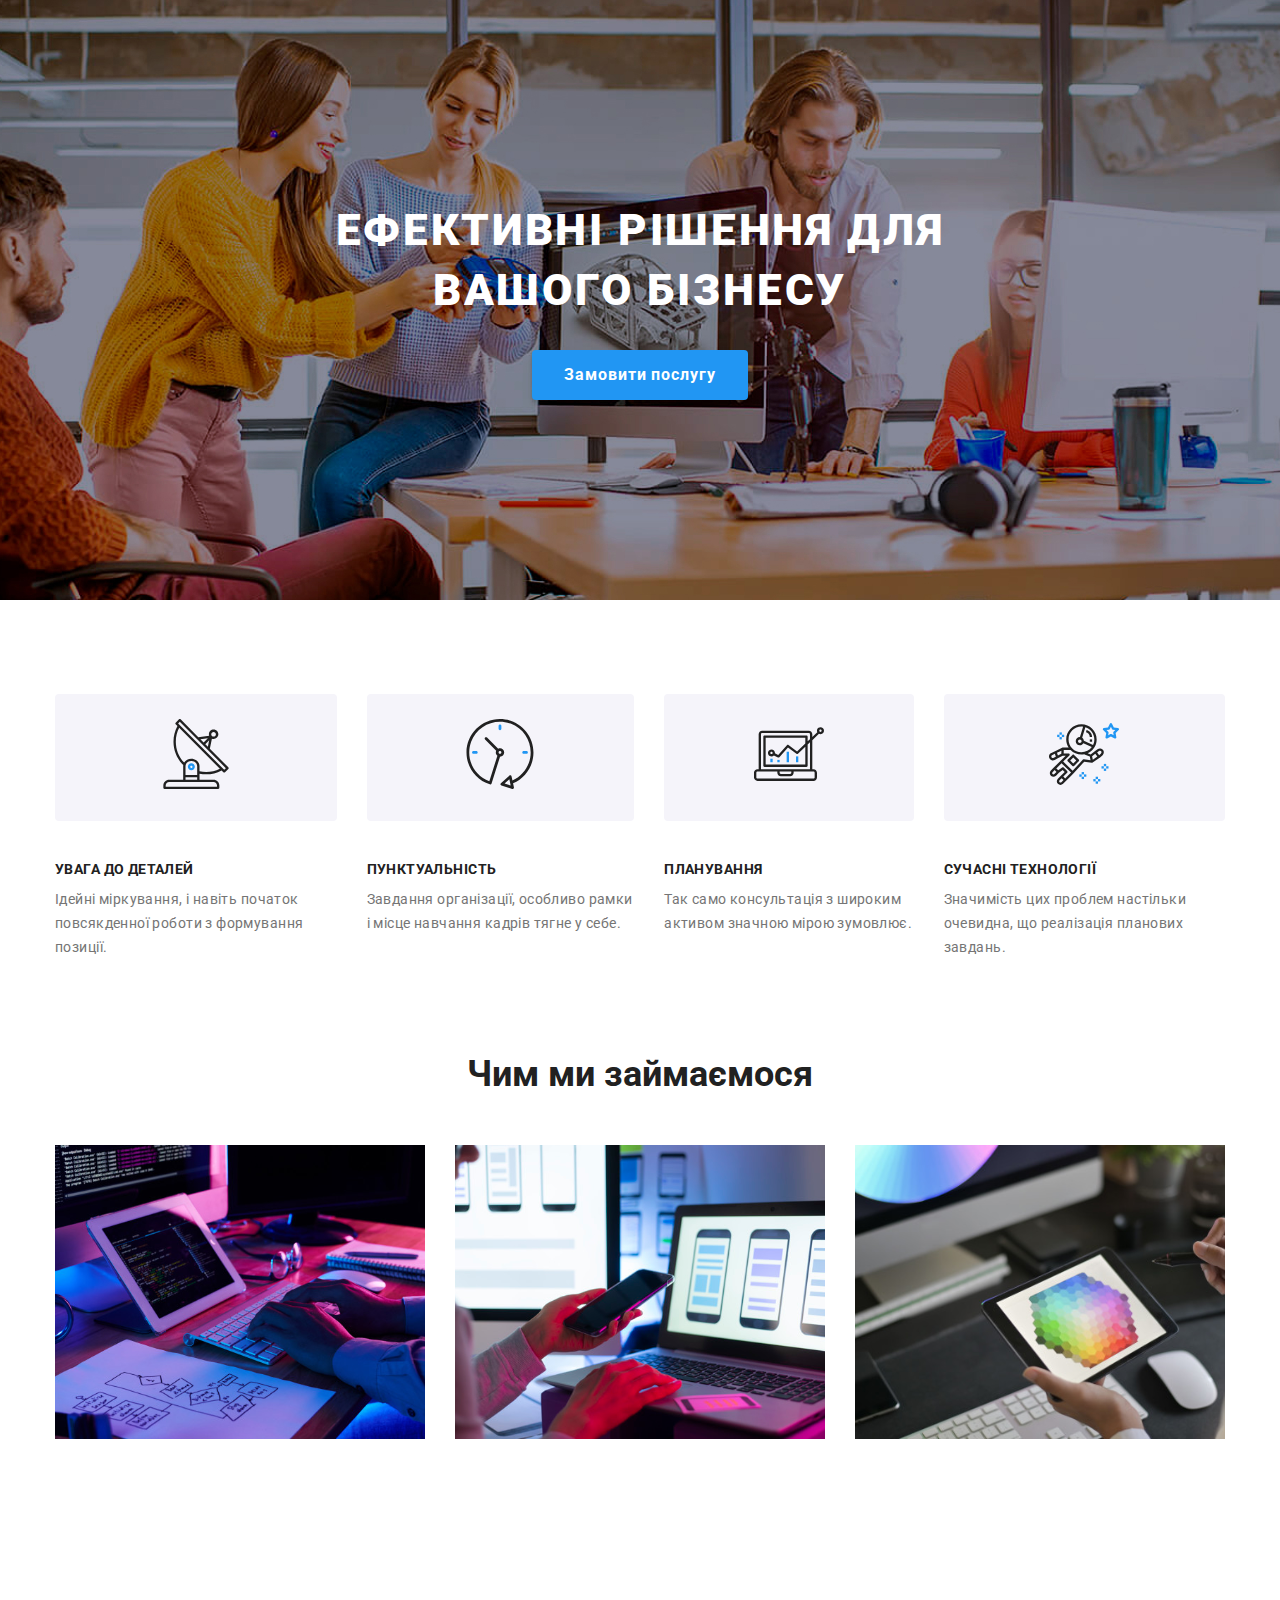
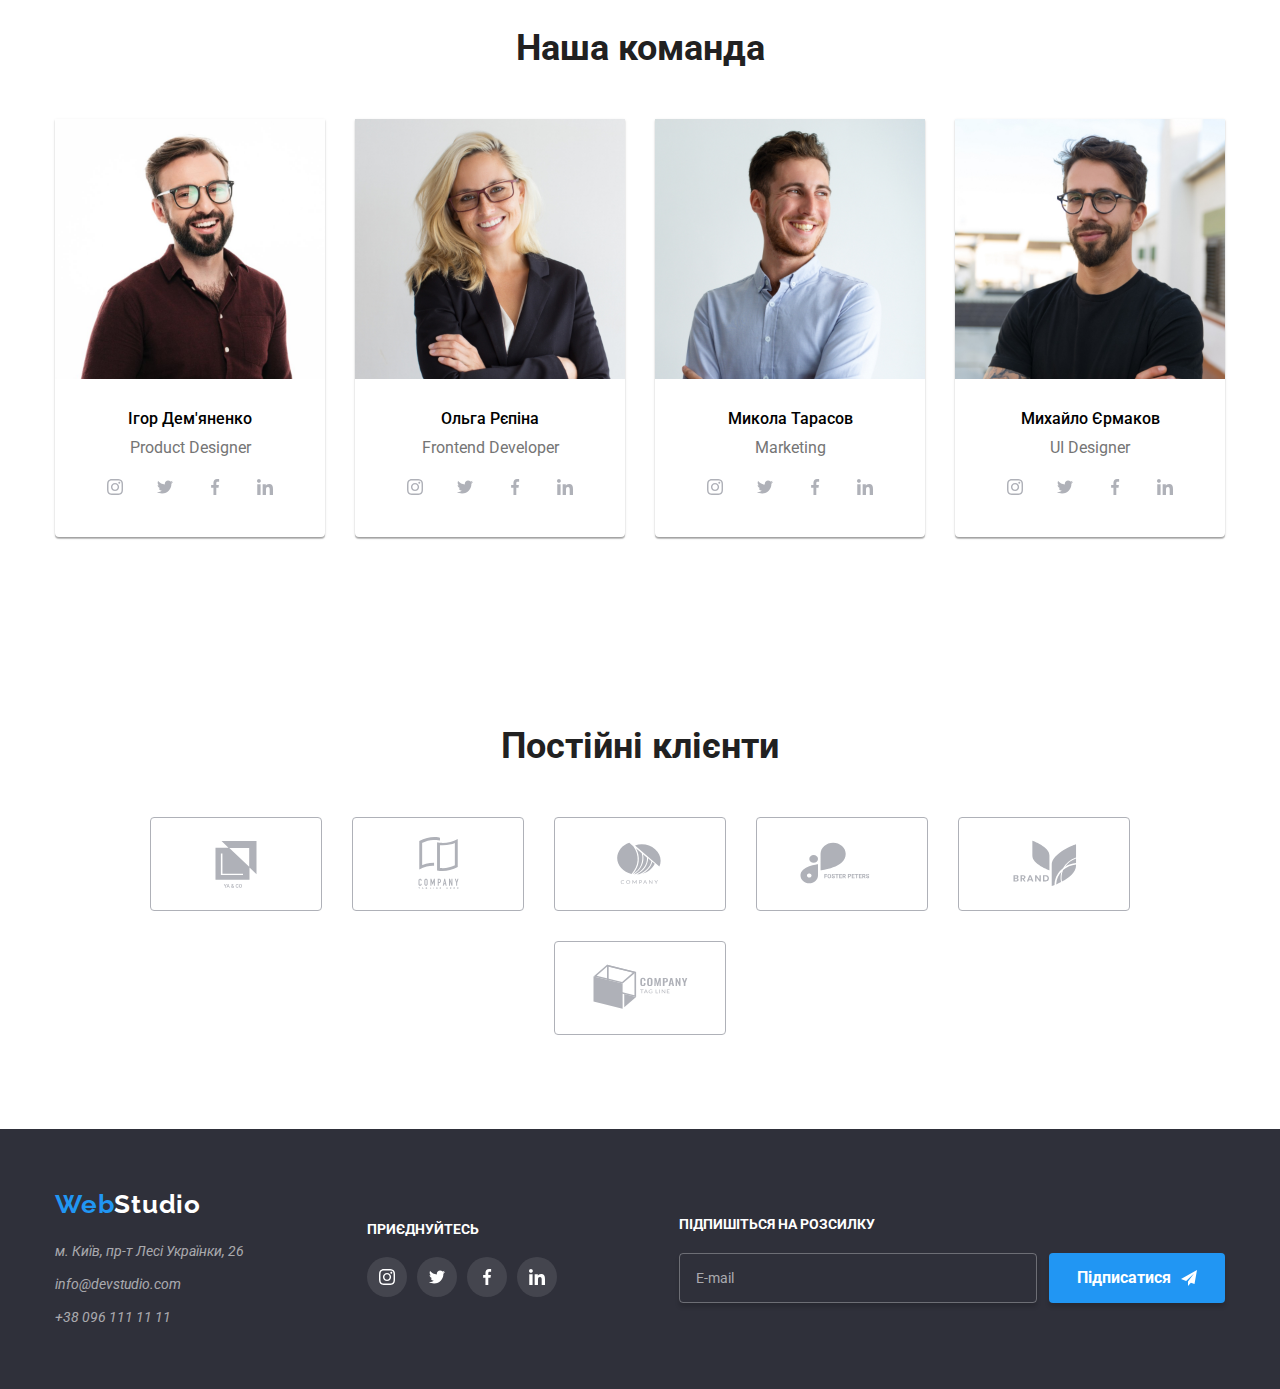
==== commit 5f5b527f: "adaptiv tel v1" ====
--- a/index.html
+++ b/index.html
@@ -11,7 +11,7 @@
     <title>Web Studio</title>
 </head>
 <body>
-    <header class="header">
+    <!-- <header class="header">
         <div class="header__inner container">
             <nav class="menu">
                 <a class="logo" href="#"><span class="logo logo--blue">Web</span>Studio</a>
@@ -45,7 +45,7 @@
                 </a>
             </address>
         </div>
-    </header>
+    </header> -->
     <main class="main">
         <section class="first">
             <div class="first__box container">
--- a/src/home/css/style.css
+++ b/src/home/css/style.css
@@ -253,6 +253,7 @@
   justify-content: center;
   gap: 30px;
   flex-direction: row;
+  flex-wrap: wrap;
 }
 .header__inner .contact__link {
   display: flex;
@@ -276,48 +277,28 @@
 @media (max-width: 768px) {
   .container {
     width: 768px;
-    margin: 0 auto;
-    padding: 0 15px;
   }
   .header__inner {
-    display: flex;
-    align-items: center;
+    gap: 96px;
     justify-content: center;
-    gap: 96px;
-    flex-direction: row;
   }
   .header__inner .contact {
-    flex-wrap: wrap;
-    display: flex;
+    gap: 10px;
     align-items: flex-start;
-    justify-content: center;
-    gap: 10px;
     flex-direction: column;
   }
   .header__inner .contact__link {
-    display: flex;
-    align-items: center;
-    justify-content: center;
     gap: 8px;
-    flex-direction: row;
     font-size: 12px;
   }
   .menu {
-    display: flex;
-    align-items: center;
-    justify-content: center;
     gap: 88px;
-    flex-direction: row;
   }
   .logo {
     font-size: 24px;
   }
   .menu__list {
-    display: flex;
-    align-items: center;
-    justify-content: center;
     gap: 51px;
-    flex-direction: row;
   }
 }
 .service__item, .first {
@@ -367,6 +348,18 @@
   background-color: #188CE8;
 }
 
+@media (max-width: 480px) {
+  .container {
+    width: 450px;
+  }
+  .first__title {
+    font-size: 26px;
+    font-weight: 900;
+    line-height: 42px;
+    letter-spacing: 1.56px;
+    width: 360px;
+  }
+}
 .advantages {
   color: #757575;
   margin: 94px 0;
@@ -403,6 +396,7 @@
   background-color: #F5F4FA;
   margin-bottom: 30px;
   transition: all 600ms;
+  width: 100%;
 }
 .advantages__box .advantages-list__item:hover::before {
   background-color: #e3deff;
@@ -425,24 +419,11 @@
 }
 
 @media (max-width: 768px) {
-  .container {
-    width: 768px;
-    margin: 0 auto;
-    padding: 0 15px;
-  }
   .advantages-list {
     flex-wrap: wrap;
-    display: flex;
-    align-items: center;
-    justify-content: center;
-    gap: 30px;
-    flex-direction: row;
   }
   .advantages-list__item {
     width: 354px;
-  }
-  .advantages-list__item::before {
-    width: 100%;
   }
 }
 .service__item, .first {
@@ -501,11 +482,6 @@
 }
 
 @media (max-width: 768px) {
-  .container {
-    width: 768px;
-    margin: 0 auto;
-    padding: 0 15px;
-  }
   .service {
     display: none;
   }
@@ -579,18 +555,8 @@
 }
 
 @media (max-width: 768px) {
-  .container {
-    width: 768px;
-    margin: 0 auto;
-    padding: 0 15px;
-  }
   .team__content-box {
     flex-wrap: wrap;
-    display: flex;
-    align-items: center;
-    justify-content: center;
-    gap: 30px;
-    flex-direction: row;
     margin-bottom: 120px;
   }
   .team__img {
@@ -617,6 +583,7 @@
   margin-bottom: 94px;
 }
 .clients .clients-list {
+  flex-wrap: wrap;
   display: flex;
   align-items: center;
   justify-content: center;
@@ -653,18 +620,14 @@
 }
 
 @media (max-width: 768px) {
-  .container {
-    width: 768px;
-    margin: 0 auto;
-    padding: 0 15px;
-  }
   .clients-list {
-    flex-wrap: wrap;
-    display: flex;
-    align-items: center;
-    justify-content: center;
+    flex-direction: column;
     gap: 10px;
-    flex-direction: column;
+  }
+}
+@media (max-width: 480px) {
+  .clients {
+    margin-bottom: 60px;
   }
 }
 .first, .service__item {
@@ -689,6 +652,7 @@
   justify-content: space-between;
   gap: 0;
   flex-direction: row;
+  flex-wrap: wrap;
   margin: 0 auto;
 }
 .footer__info-box {
@@ -817,56 +781,29 @@
 }
 
 @media (max-width: 768px) {
-  .container {
-    width: 768px;
-    margin: 0 auto;
-    padding: 0 15px;
-  }
   .footer {
     width: 100%;
-    padding: 60px 0;
   }
   .footer__inner {
+    gap: 165px;
+    justify-content: center;
+    flex-wrap: wrap;
+  }
+  .footer__info-box {
+    gap: 0;
+    align-items: center;
+  }
+  .footer__info-box .contact {
+    gap: 0;
+    align-items: center;
+  }
+  .footer .social-links {
+    align-items: center;
+  }
+  .footer .form {
+    gap: 12px;
     display: flex;
     align-items: center;
-    justify-content: center;
-    gap: 165px;
-    flex-direction: row;
-    flex-wrap: wrap;
-  }
-  .footer__info-box {
-    display: flex;
-    align-items: center;
-    justify-content: center;
-    gap: 0;
-    flex-direction: column;
-  }
-  .footer__info-box .contact {
-    display: flex;
-    align-items: center;
-    justify-content: center;
-    gap: 0;
-    flex-direction: column;
-  }
-  .footer .social-links {
-    display: flex;
-    align-items: center;
-    justify-content: center;
-    gap: 0;
-    flex-direction: column;
-  }
-  .footer .social-links__list {
-    display: flex;
-    align-items: center;
-    justify-content: center;
-    gap: 10px;
-    flex-direction: row;
-  }
-  .footer .form {
-    display: flex;
-    align-items: center;
-    justify-content: center;
-    gap: 0;
     flex-direction: column;
   }
   .footer .form__item-box-wrapper {
@@ -877,6 +814,14 @@
     flex-direction: column;
     margin: 0;
   }
+  .footer .form__title {
+    text-align: center;
+  }
+}
+@media (max-width: 480px) {
+  .footer__inner {
+    gap: 60px;
+  }
 }
 .no-scroll {
   overflow: hidden;
@@ -1018,11 +963,6 @@
 }
 
 @media (max-width: 768px) {
-  .container {
-    width: 768px;
-    margin: 0 auto;
-    padding: 0 15px;
-  }
   .modal {
     margin: 450px;
   }
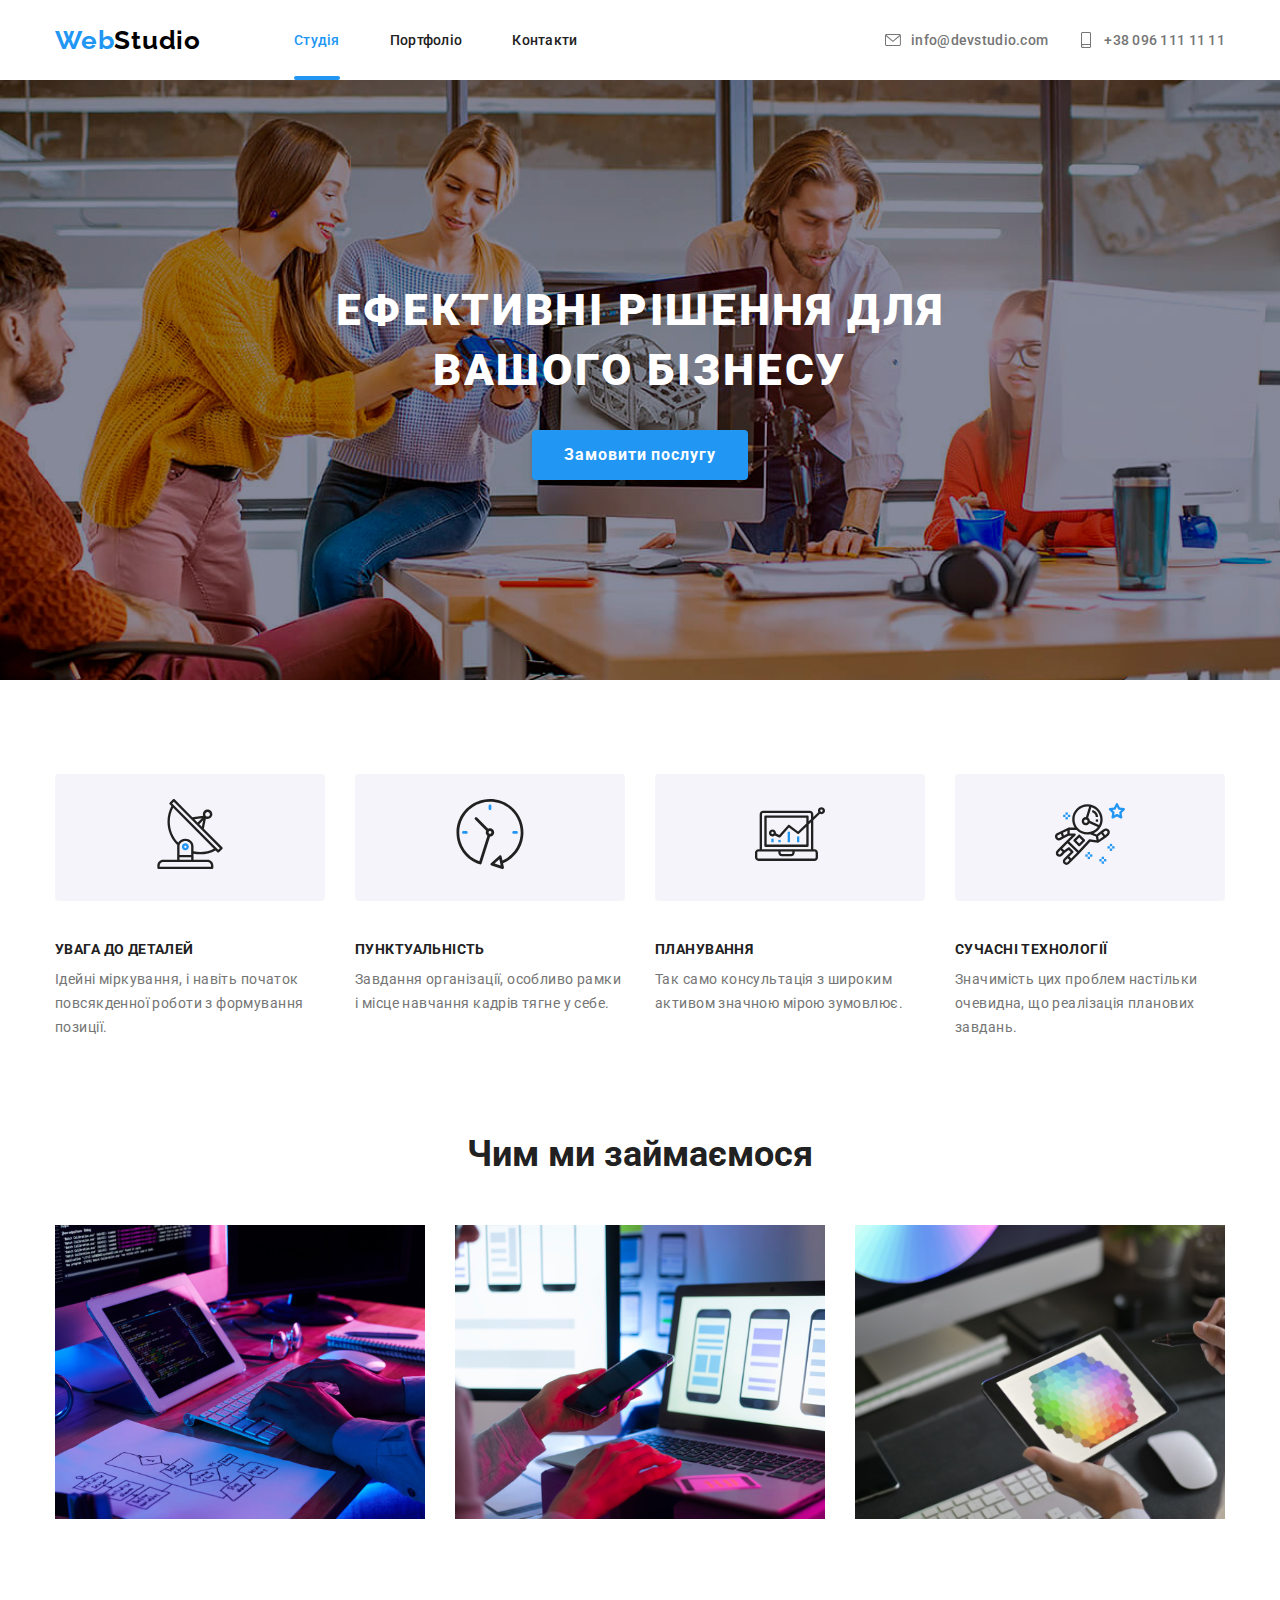
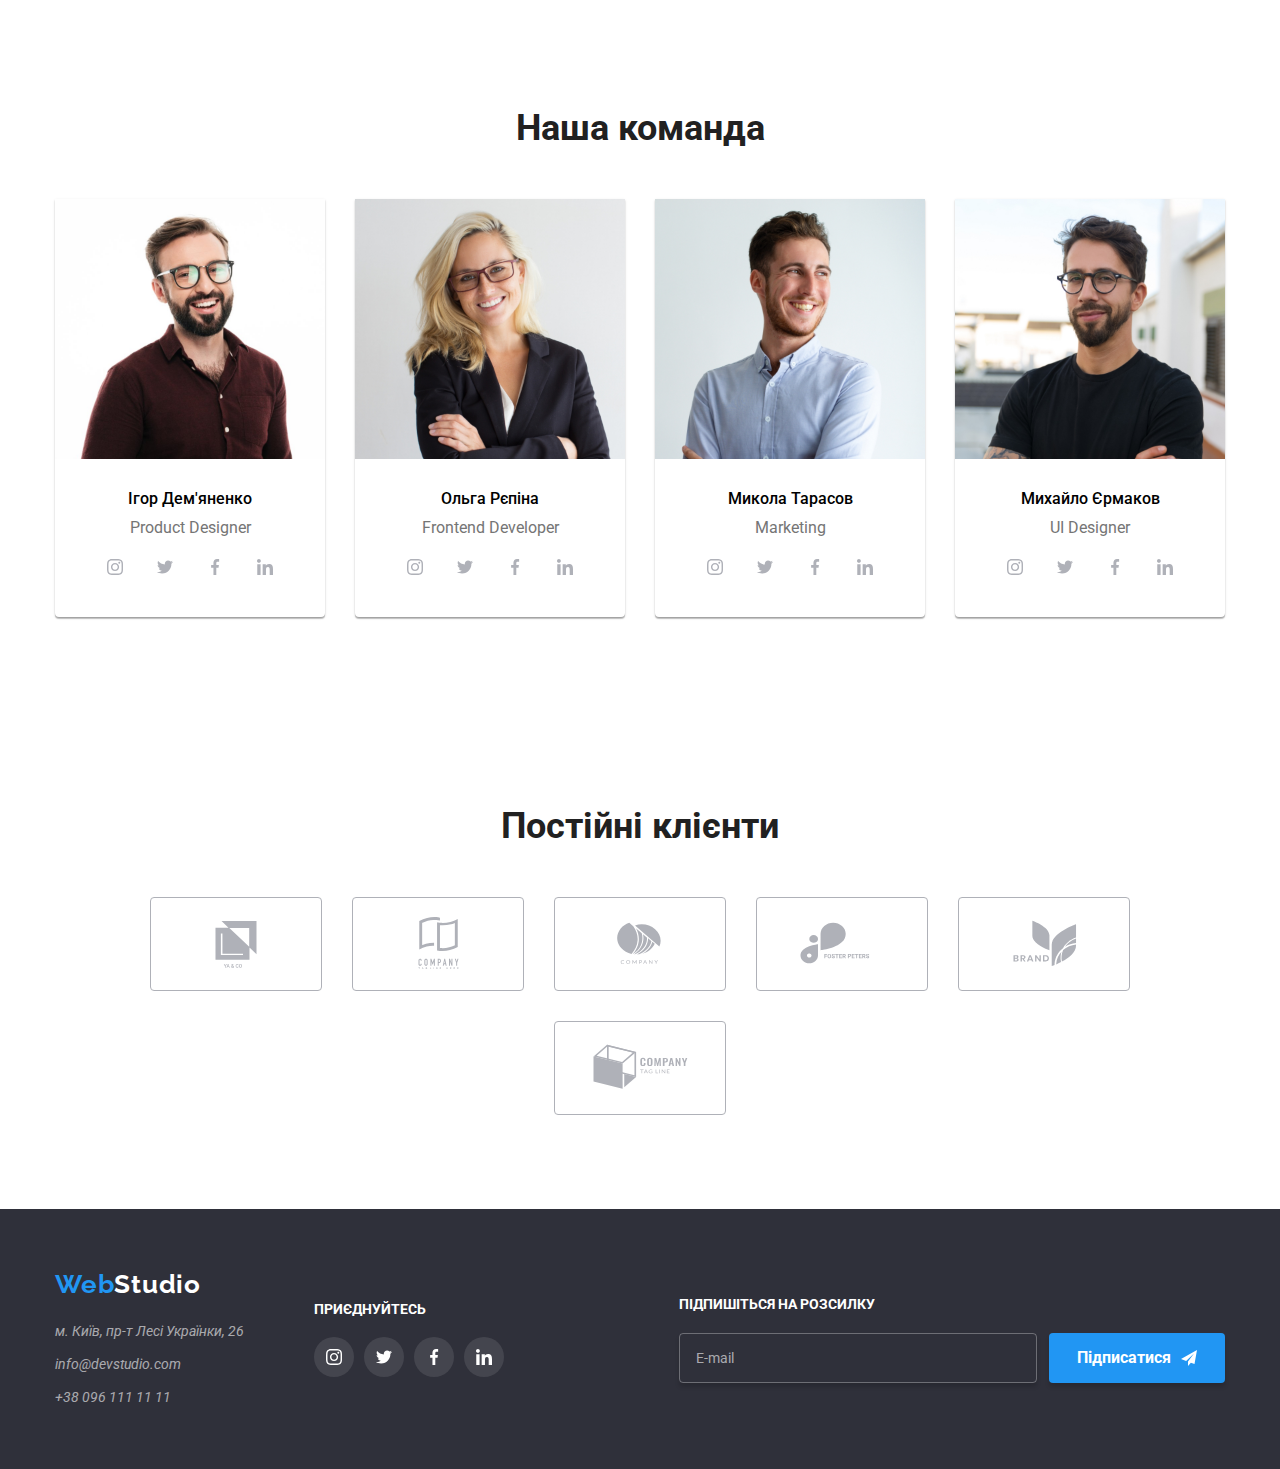
==== commit f520ef1d: "final adaptiv page one" ====
--- a/index.html
+++ b/index.html
@@ -11,7 +11,7 @@
     <title>Web Studio</title>
 </head>
 <body>
-    <!-- <header class="header">
+    <header class="header">
         <div class="header__inner container">
             <nav class="menu">
                 <a class="logo" href="#"><span class="logo logo--blue">Web</span>Studio</a>
@@ -45,7 +45,7 @@
                 </a>
             </address>
         </div>
-    </header> -->
+    </header>
     <main class="main">
         <section class="first">
             <div class="first__box container">
@@ -381,60 +381,62 @@
     </main>
     <footer class="footer">
         <div class="footer__inner container">
-            <div class="footer__info-box">
-                <a class="logo logo--white" href="#"><span class="logo logo--blue">Web</span>Studio</a>
-                <address class="contact">
-                    <a class="contact__link" href="mailto:info@devstudio.com"> 
-                        м. Київ, пр-т Лесі Українки, 26
-                    </a>
-                    <a class="contact__link" href="mailto:info@devstudio.com"> 
-                        info@devstudio.com
-                    </a>
-                    <a class="contact__link" href="tel:+380961111111"> 
-                        +38 096 111 11 11
-                    </a>
-                </address>
-            </div>
-            <div class="social-links">
-                <h2 class="social-links__title">приєднуйтесь</h2>
-                <ul class="social-links__list">
-                    <li class="social-links__item">
-                        <a class="social-links__link" href="#">
-                            <svg version="1.1" xmlns="http://www.w3.org/2000/svg" width="16" height="16" viewBox="0 0 16 16">
-                                <title>instagram</title>
-                                <path d="M15.984 4.704c-0.037-0.85-0.175-1.435-0.372-1.941-0.203-0.538-0.516-1.019-0.925-1.419-0.4-0.406-0.885-0.722-1.416-0.922-0.509-0.197-1.091-0.334-1.941-0.372-0.856-0.041-1.128-0.050-3.301-0.050s-2.444 0.009-3.298 0.047c-0.85 0.037-1.435 0.175-1.941 0.372-0.538 0.203-1.019 0.516-1.419 0.925-0.406 0.4-0.722 0.885-0.922 1.416-0.197 0.51-0.334 1.091-0.372 1.941-0.041 0.856-0.050 1.128-0.050 3.301s0.009 2.444 0.047 3.298c0.037 0.85 0.175 1.435 0.372 1.941 0.203 0.538 0.519 1.019 0.925 1.419 0.4 0.406 0.885 0.722 1.416 0.922 0.51 0.197 1.091 0.334 1.941 0.372 0.853 0.038 1.125 0.047 3.298 0.047s2.444-0.009 3.298-0.047c0.85-0.037 1.435-0.175 1.941-0.372 1.075-0.416 1.925-1.266 2.341-2.341 0.197-0.51 0.334-1.091 0.372-1.941 0.037-0.853 0.047-1.125 0.047-3.298s-0.003-2.444-0.041-3.298zM14.544 11.237c-0.034 0.781-0.166 1.203-0.275 1.485-0.269 0.697-0.822 1.25-1.519 1.519-0.281 0.109-0.706 0.241-1.485 0.275-0.844 0.038-1.097 0.047-3.232 0.047s-2.391-0.009-3.232-0.047c-0.781-0.034-1.203-0.166-1.485-0.275-0.347-0.128-0.663-0.331-0.919-0.597-0.266-0.259-0.469-0.572-0.597-0.919-0.109-0.281-0.241-0.706-0.275-1.485-0.038-0.844-0.047-1.097-0.047-3.232s0.009-2.391 0.047-3.232c0.034-0.781 0.166-1.203 0.275-1.485 0.128-0.347 0.331-0.663 0.6-0.919 0.259-0.266 0.572-0.469 0.919-0.597 0.281-0.109 0.706-0.241 1.485-0.275 0.844-0.037 1.097-0.047 3.232-0.047 2.138 0 2.391 0.009 3.232 0.047 0.781 0.034 1.203 0.166 1.485 0.275 0.347 0.128 0.663 0.331 0.919 0.597 0.266 0.259 0.469 0.572 0.597 0.919 0.109 0.281 0.241 0.706 0.275 1.485 0.038 0.844 0.047 1.097 0.047 3.232s-0.009 2.385-0.047 3.229z"></path>
-                                <path d="M8.030 3.891c-2.269 0-4.11 1.841-4.11 4.11s1.841 4.11 4.11 4.11c2.269 0 4.11-1.841 4.11-4.11s-1.841-4.11-4.11-4.11zM8.030 10.668c-1.472 0-2.666-1.194-2.666-2.666s1.194-2.666 2.666-2.666c1.472 0 2.666 1.194 2.666 2.666s-1.194 2.666-2.666 2.666z"></path>
-                                <path d="M13.262 3.729c0 0.53-0.43 0.96-0.96 0.96s-0.96-0.43-0.96-0.96c0-0.53 0.43-0.96 0.96-0.96s0.96 0.43 0.96 0.96z"></path>
-                            </svg>
-                        </a>
-                    </li>
-                    <li class="social-links__item">
-                        <a class="social-links__link" href="#">
-                            <svg version="1.1" xmlns="http://www.w3.org/2000/svg" width="16" height="16" viewBox="0 0 16 16">
-                                <title>twitter</title>
-                                <path d="M16 3.039c-0.595 0.261-1.229 0.434-1.89 0.518 0.68-0.406 1.199-1.044 1.443-1.813-0.634 0.378-1.334 0.645-2.080 0.794-0.602-0.641-1.46-1.038-2.396-1.038-1.816 0-3.278 1.474-3.278 3.281 0 0.26 0.022 0.51 0.076 0.748-2.727-0.133-5.14-1.44-6.761-3.431-0.283 0.491-0.449 1.053-0.449 1.658 0 1.136 0.585 2.143 1.457 2.726-0.527-0.010-1.044-0.163-1.482-0.404 0 0.010 0 0.023 0 0.036 0 1.594 1.137 2.918 2.628 3.223-0.267 0.073-0.558 0.108-0.86 0.108-0.21 0-0.422-0.012-0.621-0.056 0.425 1.299 1.631 2.254 3.065 2.285-1.116 0.873-2.533 1.399-4.067 1.399-0.269 0-0.527-0.012-0.785-0.045 1.453 0.937 3.175 1.472 5.032 1.472 6.036 0 9.336-5 9.336-9.334 0-0.145-0.005-0.285-0.012-0.424 0.651-0.462 1.198-1.039 1.644-1.703z"></path>
-                            </svg>
-                        </a>
-                    </li>
-                    <li class="social-links__item">
-                        <a class="social-links__link" href="#">
-                            <svg version="1.1" xmlns="http://www.w3.org/2000/svg" width="16" height="16" viewBox="0 0 16 16">
-                                <title>facebook</title>
-                                <path d="M10.665 2.657h1.461v-2.544c-0.252-0.035-1.119-0.113-2.128-0.113-2.106 0-3.549 1.325-3.549 3.759v2.241h-2.324v2.844h2.324v7.156h2.849v-7.155h2.23l0.354-2.844h-2.585v-1.959c0.001-0.822 0.222-1.385 1.367-1.385z"></path>
-                            </svg>
-                        </a>
-                    </li>
-                    <li class="social-links__item">
-                        <a class="social-links__link" href="#">
-                            <svg version="1.1" xmlns="http://www.w3.org/2000/svg" width="16" height="16" viewBox="0 0 16 16">
-                                <title>linkedin</title>
-                                <path d="M15.996 16v-0.001h0.004v-5.868c0-2.871-0.618-5.082-3.974-5.082-1.613 0-2.696 0.885-3.138 1.725h-0.047v-1.457h-3.182v10.682h3.313v-5.289c0-1.393 0.264-2.739 1.989-2.739 1.699 0 1.725 1.589 1.725 2.829v5.201h3.31z"></path>
-                                <path d="M0.264 5.318h3.317v10.682h-3.317v-10.682z"></path>
-                                <path d="M1.921 0c-1.061 0-1.921 0.861-1.921 1.921s0.861 1.939 1.921 1.939c1.061 0 1.921-0.879 1.921-1.939s-0.861-1.921-1.921-1.921v0z"></path>
-                            </svg>
-                        </a>
-                    </li>
-                </ul>
+            <div class="footer__first-box">
+                <div class="footer__info-box">
+                    <a class="logo logo--white" href="#"><span class="logo logo--blue">Web</span>Studio</a>
+                    <address class="contact">
+                        <a class="contact__link" href="mailto:info@devstudio.com"> 
+                            м. Київ, пр-т Лесі Українки, 26
+                        </a>
+                        <a class="contact__link" href="mailto:info@devstudio.com"> 
+                            info@devstudio.com
+                        </a>
+                        <a class="contact__link" href="tel:+380961111111"> 
+                            +38 096 111 11 11
+                        </a>
+                    </address>
+                </div>
+                <div class="social-links">
+                    <h2 class="social-links__title">приєднуйтесь</h2>
+                    <ul class="social-links__list">
+                        <li class="social-links__item">
+                            <a class="social-links__link" href="#">
+                                <svg version="1.1" xmlns="http://www.w3.org/2000/svg" width="16" height="16" viewBox="0 0 16 16">
+                                    <title>instagram</title>
+                                    <path d="M15.984 4.704c-0.037-0.85-0.175-1.435-0.372-1.941-0.203-0.538-0.516-1.019-0.925-1.419-0.4-0.406-0.885-0.722-1.416-0.922-0.509-0.197-1.091-0.334-1.941-0.372-0.856-0.041-1.128-0.050-3.301-0.050s-2.444 0.009-3.298 0.047c-0.85 0.037-1.435 0.175-1.941 0.372-0.538 0.203-1.019 0.516-1.419 0.925-0.406 0.4-0.722 0.885-0.922 1.416-0.197 0.51-0.334 1.091-0.372 1.941-0.041 0.856-0.050 1.128-0.050 3.301s0.009 2.444 0.047 3.298c0.037 0.85 0.175 1.435 0.372 1.941 0.203 0.538 0.519 1.019 0.925 1.419 0.4 0.406 0.885 0.722 1.416 0.922 0.51 0.197 1.091 0.334 1.941 0.372 0.853 0.038 1.125 0.047 3.298 0.047s2.444-0.009 3.298-0.047c0.85-0.037 1.435-0.175 1.941-0.372 1.075-0.416 1.925-1.266 2.341-2.341 0.197-0.51 0.334-1.091 0.372-1.941 0.037-0.853 0.047-1.125 0.047-3.298s-0.003-2.444-0.041-3.298zM14.544 11.237c-0.034 0.781-0.166 1.203-0.275 1.485-0.269 0.697-0.822 1.25-1.519 1.519-0.281 0.109-0.706 0.241-1.485 0.275-0.844 0.038-1.097 0.047-3.232 0.047s-2.391-0.009-3.232-0.047c-0.781-0.034-1.203-0.166-1.485-0.275-0.347-0.128-0.663-0.331-0.919-0.597-0.266-0.259-0.469-0.572-0.597-0.919-0.109-0.281-0.241-0.706-0.275-1.485-0.038-0.844-0.047-1.097-0.047-3.232s0.009-2.391 0.047-3.232c0.034-0.781 0.166-1.203 0.275-1.485 0.128-0.347 0.331-0.663 0.6-0.919 0.259-0.266 0.572-0.469 0.919-0.597 0.281-0.109 0.706-0.241 1.485-0.275 0.844-0.037 1.097-0.047 3.232-0.047 2.138 0 2.391 0.009 3.232 0.047 0.781 0.034 1.203 0.166 1.485 0.275 0.347 0.128 0.663 0.331 0.919 0.597 0.266 0.259 0.469 0.572 0.597 0.919 0.109 0.281 0.241 0.706 0.275 1.485 0.038 0.844 0.047 1.097 0.047 3.232s-0.009 2.385-0.047 3.229z"></path>
+                                    <path d="M8.030 3.891c-2.269 0-4.11 1.841-4.11 4.11s1.841 4.11 4.11 4.11c2.269 0 4.11-1.841 4.11-4.11s-1.841-4.11-4.11-4.11zM8.030 10.668c-1.472 0-2.666-1.194-2.666-2.666s1.194-2.666 2.666-2.666c1.472 0 2.666 1.194 2.666 2.666s-1.194 2.666-2.666 2.666z"></path>
+                                    <path d="M13.262 3.729c0 0.53-0.43 0.96-0.96 0.96s-0.96-0.43-0.96-0.96c0-0.53 0.43-0.96 0.96-0.96s0.96 0.43 0.96 0.96z"></path>
+                                </svg>
+                            </a>
+                        </li>
+                        <li class="social-links__item">
+                            <a class="social-links__link" href="#">
+                                <svg version="1.1" xmlns="http://www.w3.org/2000/svg" width="16" height="16" viewBox="0 0 16 16">
+                                    <title>twitter</title>
+                                    <path d="M16 3.039c-0.595 0.261-1.229 0.434-1.89 0.518 0.68-0.406 1.199-1.044 1.443-1.813-0.634 0.378-1.334 0.645-2.080 0.794-0.602-0.641-1.46-1.038-2.396-1.038-1.816 0-3.278 1.474-3.278 3.281 0 0.26 0.022 0.51 0.076 0.748-2.727-0.133-5.14-1.44-6.761-3.431-0.283 0.491-0.449 1.053-0.449 1.658 0 1.136 0.585 2.143 1.457 2.726-0.527-0.010-1.044-0.163-1.482-0.404 0 0.010 0 0.023 0 0.036 0 1.594 1.137 2.918 2.628 3.223-0.267 0.073-0.558 0.108-0.86 0.108-0.21 0-0.422-0.012-0.621-0.056 0.425 1.299 1.631 2.254 3.065 2.285-1.116 0.873-2.533 1.399-4.067 1.399-0.269 0-0.527-0.012-0.785-0.045 1.453 0.937 3.175 1.472 5.032 1.472 6.036 0 9.336-5 9.336-9.334 0-0.145-0.005-0.285-0.012-0.424 0.651-0.462 1.198-1.039 1.644-1.703z"></path>
+                                </svg>
+                            </a>
+                        </li>
+                        <li class="social-links__item">
+                            <a class="social-links__link" href="#">
+                                <svg version="1.1" xmlns="http://www.w3.org/2000/svg" width="16" height="16" viewBox="0 0 16 16">
+                                    <title>facebook</title>
+                                    <path d="M10.665 2.657h1.461v-2.544c-0.252-0.035-1.119-0.113-2.128-0.113-2.106 0-3.549 1.325-3.549 3.759v2.241h-2.324v2.844h2.324v7.156h2.849v-7.155h2.23l0.354-2.844h-2.585v-1.959c0.001-0.822 0.222-1.385 1.367-1.385z"></path>
+                                </svg>
+                            </a>
+                        </li>
+                        <li class="social-links__item">
+                            <a class="social-links__link" href="#">
+                                <svg version="1.1" xmlns="http://www.w3.org/2000/svg" width="16" height="16" viewBox="0 0 16 16">
+                                    <title>linkedin</title>
+                                    <path d="M15.996 16v-0.001h0.004v-5.868c0-2.871-0.618-5.082-3.974-5.082-1.613 0-2.696 0.885-3.138 1.725h-0.047v-1.457h-3.182v10.682h3.313v-5.289c0-1.393 0.264-2.739 1.989-2.739 1.699 0 1.725 1.589 1.725 2.829v5.201h3.31z"></path>
+                                    <path d="M0.264 5.318h3.317v10.682h-3.317v-10.682z"></path>
+                                    <path d="M1.921 0c-1.061 0-1.921 0.861-1.921 1.921s0.861 1.939 1.921 1.939c1.061 0 1.921-0.879 1.921-1.939s-0.861-1.921-1.921-1.921v0z"></path>
+                                </svg>
+                            </a>
+                        </li>
+                    </ul>
+                </div>
             </div>
             <form class="form">
                 <label class="form__title">Підпишіться на розсилку</label>
--- a/src/home/css/style.css
+++ b/src/home/css/style.css
@@ -274,7 +274,7 @@
   fill: #2196F3;
 }
 
-@media (max-width: 768px) {
+@media (max-width: 1112px) {
   .container {
     width: 768px;
   }
@@ -299,6 +299,36 @@
   }
   .menu__list {
     gap: 51px;
+  }
+}
+@media (max-width: 768px) {
+  .container {
+    width: 480px;
+  }
+  .header {
+    padding: 16px 0;
+  }
+  .header .header__inner {
+    display: flex;
+    justify-content: flex-start;
+  }
+  .header .menu__list, .header .contact {
+    display: none;
+  }
+}
+@media (max-width: 480px) {
+  .container {
+    width: 320px;
+  }
+  .header {
+    padding: 16px 0;
+  }
+  .header .header__inner {
+    display: flex;
+    justify-content: flex-start;
+  }
+  .header .menu__list, .header .contact {
+    display: none;
   }
 }
 .service__item, .first {
@@ -348,9 +378,15 @@
   background-color: #188CE8;
 }
 
-@media (max-width: 480px) {
-  .container {
-    width: 450px;
+@media (max-width: 768px) {
+  .first {
+    padding: 180px 0;
+  }
+  .first__btn {
+    margin: 0;
+  }
+  .first__title {
+    margin: 0;
   }
   .first__title {
     font-size: 26px;
@@ -360,6 +396,12 @@
     width: 360px;
   }
 }
+@media (max-width: 480px) {
+  .first__title {
+    font-size: 22px;
+    width: 320px;
+  }
+}
 .advantages {
   color: #757575;
   margin: 94px 0;
@@ -370,6 +412,7 @@
   justify-content: center;
   gap: 30px;
   flex-direction: row;
+  flex-wrap: wrap;
 }
 .advantages__box .advantages-list__item {
   font-size: 14px;
@@ -381,8 +424,8 @@
   align-items: flex-start;
   justify-content: center;
   gap: 10px;
-  flex-direction: row;
-  flex-direction: column;
+  flex-direction: column;
+  width: 270px;
 }
 .advantages__box .advantages-list__item::before {
   content: url(../icomoon/SVG/antenna.svg);
@@ -391,7 +434,7 @@
   justify-content: center;
   gap: 0;
   flex-direction: row;
-  padding: 25px 0;
+  padding: 25px 100px;
   border-radius: 4px;
   background-color: #F5F4FA;
   margin-bottom: 30px;
@@ -417,15 +460,17 @@
   letter-spacing: 0.42px;
   text-transform: uppercase;
 }
-
+@media (max-width: 1112px) {
+  .advantages .advantages-list__item {
+    width: 354px;
+  }
+}
 @media (max-width: 768px) {
-  .advantages-list {
-    flex-wrap: wrap;
-  }
-  .advantages-list__item {
-    width: 354px;
-  }
-}
+  .advantages .advantages-list__item {
+    width: 100%;
+  }
+}
+
 .service__item, .first {
   background-repeat: no-repeat;
   background-size: cover;
@@ -481,7 +526,7 @@
   content: "Дизайнерські рішення";
 }
 
-@media (max-width: 768px) {
+@media (max-width: 1112px) {
   .service {
     display: none;
   }
@@ -554,17 +599,26 @@
   background-color: #2196F3;
 }
 
-@media (max-width: 768px) {
-  .team__content-box {
+@media (max-width: 1112px) {
+  .container .team__content-box {
     flex-wrap: wrap;
     margin-bottom: 120px;
   }
-  .team__img {
+  .container .team__img {
     width: 354px;
     height: 374px;
   }
-  .team__title {
+  .container .team__title {
     margin-bottom: 30px;
+  }
+}
+@media (max-width: 480px) {
+  .team__item {
+    width: 290px;
+  }
+  .team__item .team__img {
+    height: 330px;
+    width: 320px;
   }
 }
 .first, .service__item {
@@ -619,7 +673,7 @@
   fill: inherit;
 }
 
-@media (max-width: 768px) {
+@media (max-width: 1112px) {
   .clients-list {
     flex-direction: column;
     gap: 10px;
@@ -654,6 +708,13 @@
   flex-direction: row;
   flex-wrap: wrap;
   margin: 0 auto;
+}
+.footer__first-box {
+  display: flex;
+  align-items: center;
+  justify-content: center;
+  gap: 70px;
+  flex-direction: row;
 }
 .footer__info-box {
   display: flex;
@@ -780,12 +841,15 @@
   background-color: rgb(7, 127, 224);
 }
 
-@media (max-width: 768px) {
+@media (max-width: 1112px) {
   .footer {
     width: 100%;
   }
+  .footer__first-box {
+    gap: 165px;
+  }
   .footer__inner {
-    gap: 165px;
+    gap: 60px;
     justify-content: center;
     flex-wrap: wrap;
   }
@@ -818,9 +882,18 @@
     text-align: center;
   }
 }
-@media (max-width: 480px) {
-  .footer__inner {
+@media (max-width: 1112px) and (max-width: 768px) {
+  .footer__first-box {
     gap: 60px;
+    flex-direction: column;
+  }
+  .form__input {
+    width: 450px;
+  }
+}
+@media (max-width: 1112px) and (max-width: 480px) {
+  .form .form__input {
+    width: 290px;
   }
 }
 .no-scroll {
@@ -962,7 +1035,7 @@
   background-image: url(../icomoon/SVG/phone-black-hover.svg);
 }
 
-@media (max-width: 768px) {
+@media (max-width: 1112px) {
   .modal {
     margin: 450px;
   }
